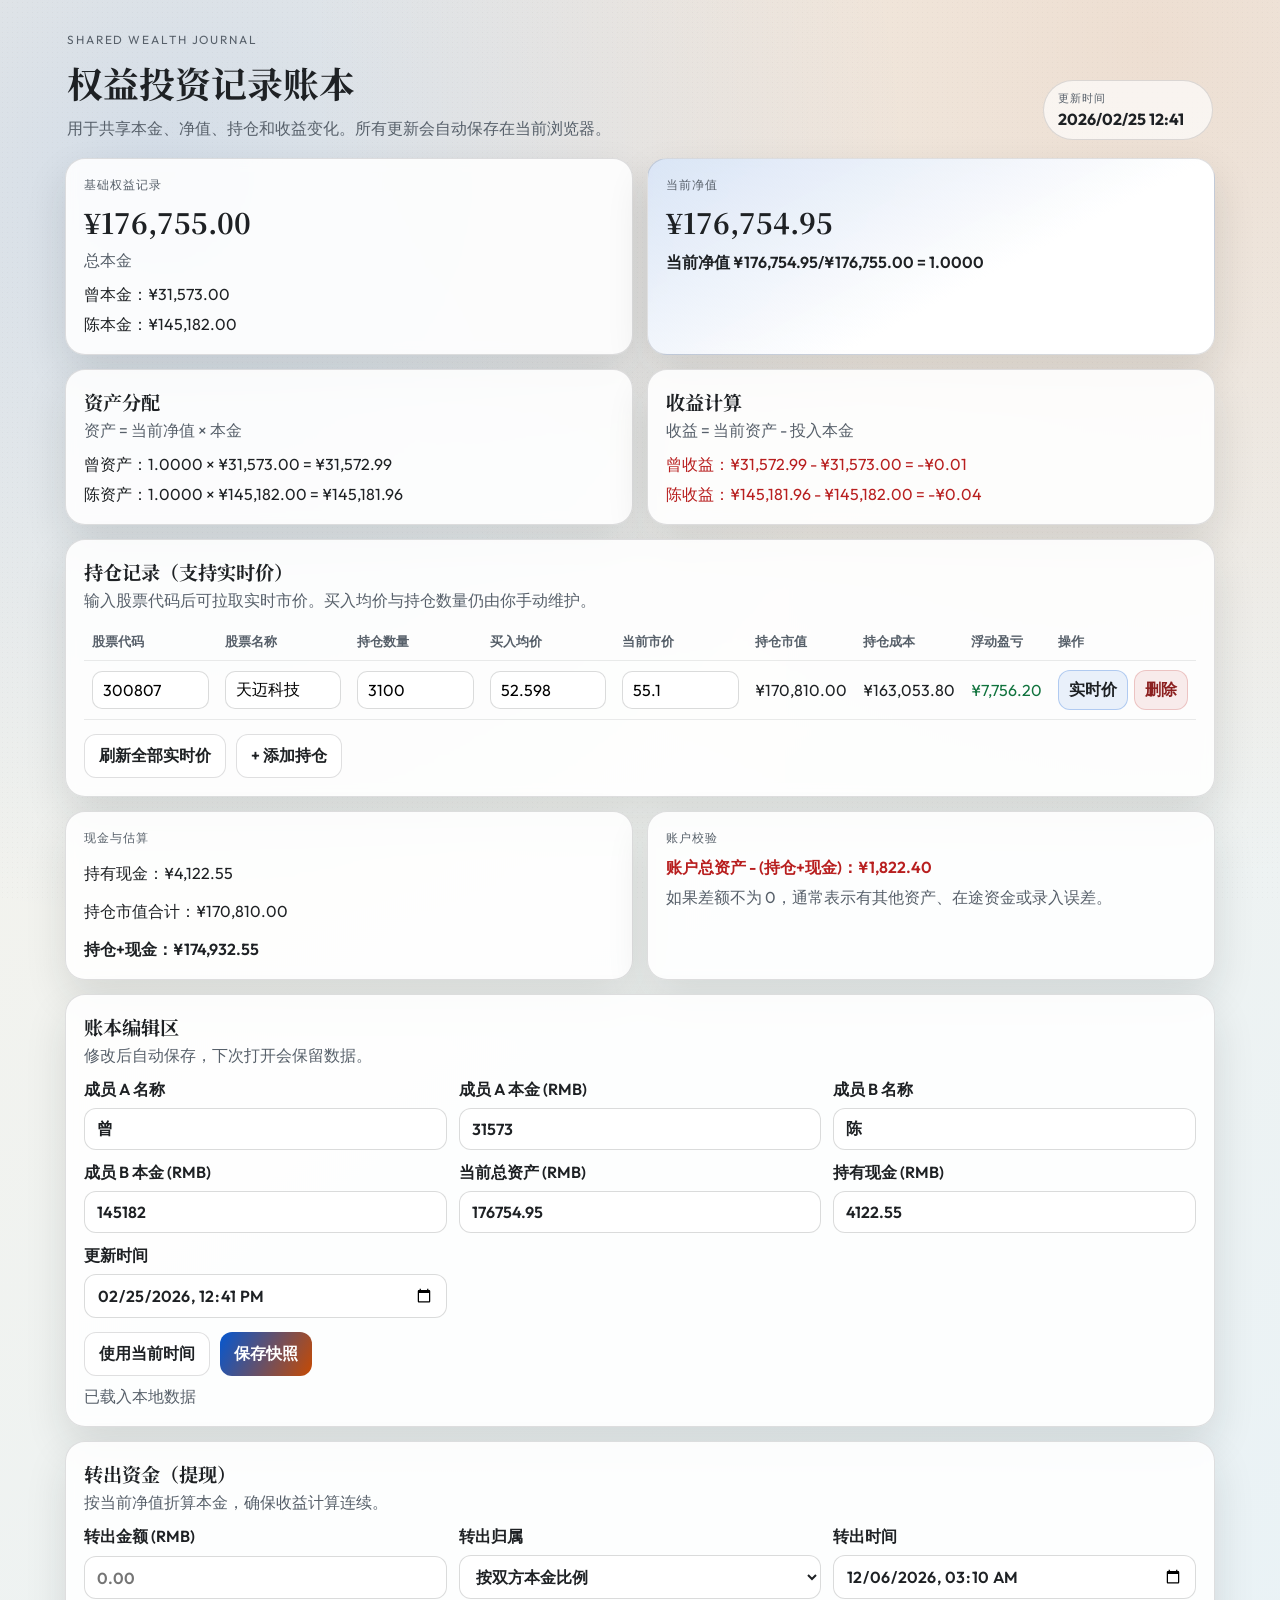
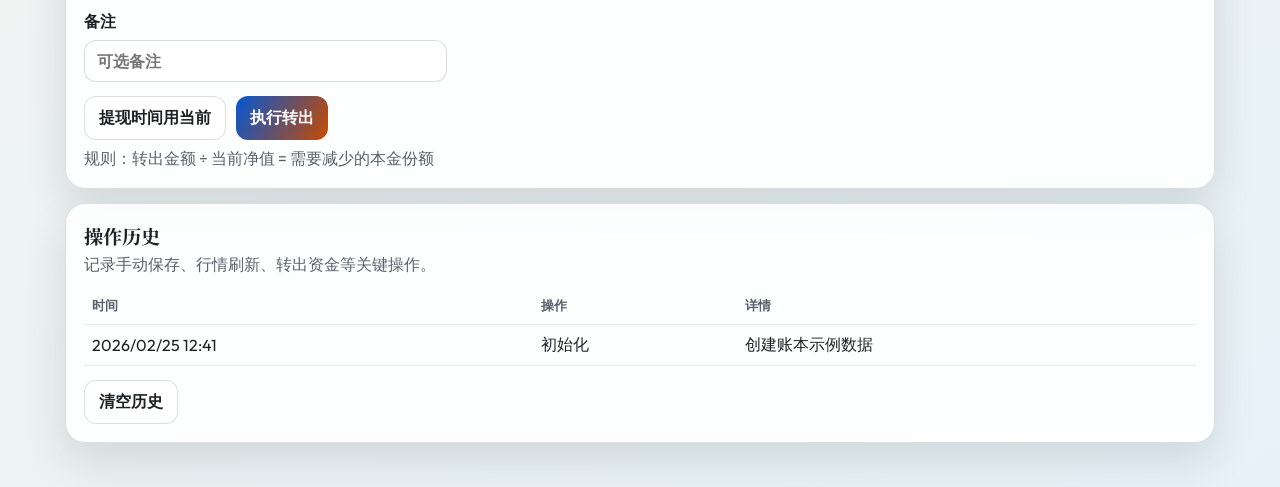
==== index.html @ ed047572 "first commit" ====
<!DOCTYPE html>
<html lang="zh-CN">
  <head>
    <meta charset="UTF-8" />
    <meta name="viewport" content="width=device-width, initial-scale=1.0" />
    <title>权益投资记录账本</title>
    <link rel="preconnect" href="https://fonts.googleapis.com" />
    <link rel="preconnect" href="https://fonts.gstatic.com" crossorigin />
    <link
      href="https://fonts.googleapis.com/css2?family=Noto+Serif+SC:wght@600;700&family=Outfit:wght@400;500;600;700&display=swap"
      rel="stylesheet"
    />
    <link rel="stylesheet" href="./styles.css" />
  </head>
  <body>
    <div class="noise" aria-hidden="true"></div>
    <main class="page">
      <header class="hero reveal delay-1">
        <div>
          <p class="eyebrow">Shared Wealth Journal</p>
          <h1>权益投资记录账本</h1>
          <p class="subtitle">用于共享本金、净值、持仓和收益变化。所有更新会自动保存在当前浏览器。</p>
        </div>
        <div class="stamp">
          <span>更新时间</span>
          <strong id="updated-at-text">-</strong>
        </div>
      </header>

      <section class="grid-2">
        <article class="card reveal delay-2">
          <p class="label">基础权益记录</p>
          <h2 id="total-principal">¥0.00</h2>
          <p class="hint">总本金</p>
          <div class="split-lines">
            <p id="member-a-principal-line">曾本金：¥0.00</p>
            <p id="member-b-principal-line">陈本金：¥0.00</p>
          </div>
        </article>

        <article class="card strong reveal delay-3">
          <p class="label">当前净值</p>
          <h2 id="current-asset">¥0.00</h2>
          <p id="net-value-line" class="formula">当前净值：0.0000</p>
        </article>
      </section>

      <section class="grid-2">
        <article class="card reveal delay-4">
          <div class="section-head">
            <h3>资产分配</h3>
            <p>资产 = 当前净值 × 本金</p>
          </div>
          <div class="split-lines">
            <p id="member-a-asset-line">曾资产：¥0.00</p>
            <p id="member-b-asset-line">陈资产：¥0.00</p>
          </div>
        </article>

        <article class="card reveal delay-5">
          <div class="section-head">
            <h3>收益计算</h3>
            <p>收益 = 当前资产 - 投入本金</p>
          </div>
          <div class="split-lines">
            <p id="member-a-profit-line">曾收益：¥0.00</p>
            <p id="member-b-profit-line">陈收益：¥0.00</p>
          </div>
        </article>
      </section>

      <section class="card reveal delay-6">
        <div class="section-head">
          <h3>持仓记录（支持实时价）</h3>
          <p>输入股票代码后可拉取实时市价。买入均价与持仓数量仍由你手动维护。</p>
        </div>
        <div class="table-wrap">
          <table>
            <thead>
              <tr>
                <th>股票代码</th>
                <th>股票名称</th>
                <th>持仓数量</th>
                <th>买入均价</th>
                <th>当前市价</th>
                <th>持仓市值</th>
                <th>持仓成本</th>
                <th>浮动盈亏</th>
                <th>操作</th>
              </tr>
            </thead>
            <tbody id="holdings-body"></tbody>
          </table>
        </div>
        <div class="actions">
          <button id="refresh-quotes" type="button" class="ghost">刷新全部实时价</button>
          <button id="add-holding" type="button" class="ghost">+ 添加持仓</button>
        </div>
      </section>

      <section class="grid-2">
        <article class="card reveal delay-7">
          <p class="label">现金与估算</p>
          <p id="cash-line">持有现金：¥0.00</p>
          <p id="holding-total-line">持仓市值合计：¥0.00</p>
          <p id="estimated-total-line" class="formula">持仓+现金：¥0.00</p>
        </article>

        <article class="card reveal delay-8">
          <p class="label">账户校验</p>
          <p id="gap-line" class="formula">账户总资产 - (持仓+现金)：¥0.00</p>
          <p class="hint">如果差额不为 0，通常表示有其他资产、在途资金或录入误差。</p>
        </article>
      </section>

      <section class="card editor reveal delay-9">
        <div class="section-head">
          <h3>账本编辑区</h3>
          <p>修改后自动保存，下次打开会保留数据。</p>
        </div>

        <form id="ledger-form">
          <div class="editor-grid">
            <label>
              成员 A 名称
              <input id="member-a-name" type="text" />
            </label>
            <label>
              成员 A 本金 (RMB)
              <input id="member-a-principal" type="number" min="0" step="0.01" />
            </label>
            <label>
              成员 B 名称
              <input id="member-b-name" type="text" />
            </label>
            <label>
              成员 B 本金 (RMB)
              <input id="member-b-principal" type="number" min="0" step="0.01" />
            </label>
            <label>
              当前总资产 (RMB)
              <input id="current-total-asset" type="number" min="0" step="0.01" />
            </label>
            <label>
              持有现金 (RMB)
              <input id="cash-amount" type="number" min="0" step="0.01" />
            </label>
            <label>
              更新时间
              <input id="updated-at" type="datetime-local" />
            </label>
          </div>
          <div class="actions">
            <button id="set-now" type="button" class="ghost">使用当前时间</button>
            <button id="save-btn" type="submit">保存快照</button>
          </div>
          <p id="save-status" class="status">已载入本地数据</p>
        </form>
      </section>

      <section class="card reveal delay-10">
        <div class="section-head">
          <h3>转出资金（提现）</h3>
          <p>按当前净值折算本金，确保收益计算连续。</p>
        </div>
        <form id="withdraw-form">
          <div class="editor-grid">
            <label>
              转出金额 (RMB)
              <input id="withdraw-amount" type="number" min="0" step="0.01" placeholder="0.00" />
            </label>
            <label>
              转出归属
              <select id="withdraw-target">
                <option value="proportional">按双方本金比例</option>
                <option value="memberA">成员 A</option>
                <option value="memberB">成员 B</option>
              </select>
            </label>
            <label>
              转出时间
              <input id="withdraw-at" type="datetime-local" />
            </label>
            <label>
              备注
              <input id="withdraw-note" type="text" placeholder="可选备注" />
            </label>
          </div>
          <div class="actions">
            <button id="withdraw-now" type="button" class="ghost">提现时间用当前</button>
            <button id="apply-withdraw" type="submit">执行转出</button>
          </div>
          <p id="withdraw-preview" class="hint">规则：转出金额 ÷ 当前净值 = 需要减少的本金份额</p>
        </form>
      </section>

      <section class="card reveal delay-11">
        <div class="section-head">
          <h3>操作历史</h3>
          <p>记录手动保存、行情刷新、转出资金等关键操作。</p>
        </div>
        <div class="table-wrap">
          <table class="history-table">
            <thead>
              <tr>
                <th>时间</th>
                <th>操作</th>
                <th>详情</th>
              </tr>
            </thead>
            <tbody id="history-body"></tbody>
          </table>
        </div>
        <div class="actions">
          <button id="clear-history" type="button" class="ghost">清空历史</button>
        </div>
      </section>
    </main>

    <template id="holding-row-template">
      <tr>
        <td><input data-field="code" type="text" placeholder="300807" /></td>
        <td><input data-field="name" type="text" placeholder="天迈科技" /></td>
        <td><input data-field="quantity" type="number" min="0" step="1" placeholder="0" /></td>
        <td><input data-field="avgCost" type="number" min="0" step="0.001" placeholder="0" /></td>
        <td><input data-field="currentPrice" type="number" min="0" step="0.001" placeholder="0" /></td>
        <td data-field="marketValue">¥0.00</td>
        <td data-field="costValue">¥0.00</td>
        <td data-field="pnl">¥0.00</td>
        <td>
          <div class="row-actions">
            <button type="button" class="quote-refresh">实时价</button>
            <button type="button" class="remove">删除</button>
          </div>
        </td>
      </tr>
    </template>

    <script src="./app.js"></script>
  </body>
</html>
---- styles.css ----
:root {
  --bg-a: #f7f3ea;
  --bg-b: #e7f2f8;
  --paper: rgba(255, 255, 255, 0.88);
  --ink: #1e2124;
  --muted: #57606a;
  --line: rgba(30, 33, 36, 0.14);
  --accent-a: #0457d1;
  --accent-b: #c74a02;
  --rise: #11733e;
  --fall: #b81f1f;
  --shadow: 0 18px 42px rgba(26, 30, 35, 0.12);
  --radius: 20px;
}

* {
  box-sizing: border-box;
}

body {
  margin: 0;
  min-height: 100vh;
  font-family: "Outfit", "PingFang SC", "Microsoft YaHei", sans-serif;
  color: var(--ink);
  background:
    radial-gradient(circle at 12% 8%, rgba(4, 87, 209, 0.14), transparent 34%),
    radial-gradient(circle at 90% 2%, rgba(199, 74, 2, 0.12), transparent 36%),
    linear-gradient(145deg, var(--bg-a), var(--bg-b));
  padding: 28px 14px 44px;
}

.noise {
  position: fixed;
  inset: 0;
  z-index: -1;
  pointer-events: none;
  background-image:
    radial-gradient(rgba(30, 33, 36, 0.03) 0.6px, transparent 0.6px);
  background-size: 5px 5px;
}

.page {
  max-width: 1150px;
  margin: 0 auto;
  display: grid;
  gap: 14px;
}

.hero {
  display: flex;
  align-items: flex-end;
  justify-content: space-between;
  gap: 16px;
  padding: 4px 2px;
}

.eyebrow {
  margin: 0;
  letter-spacing: 0.16em;
  text-transform: uppercase;
  font-size: 0.74rem;
  color: var(--muted);
}

h1,
h2,
h3 {
  margin: 0;
  font-family: "Noto Serif SC", serif;
}

h1 {
  font-size: clamp(1.7rem, 2.8vw, 2.7rem);
  margin-top: 10px;
}

h2 {
  font-size: clamp(1.4rem, 2.2vw, 2.15rem);
  margin-top: 8px;
}

h3 {
  font-size: clamp(1.1rem, 1.5vw, 1.45rem);
}

.subtitle {
  margin: 10px 0 0;
  color: var(--muted);
}

.stamp {
  min-width: 170px;
  padding: 10px 14px;
  border-radius: 999px;
  border: 1px solid var(--line);
  background: rgba(255, 255, 255, 0.65);
  display: grid;
  gap: 3px;
}

.stamp span {
  text-transform: uppercase;
  font-size: 0.7rem;
  letter-spacing: 0.08em;
  color: var(--muted);
}

.grid-2 {
  display: grid;
  grid-template-columns: repeat(2, minmax(0, 1fr));
  gap: 14px;
}

.card {
  border: 1px solid var(--line);
  background: var(--paper);
  border-radius: var(--radius);
  box-shadow: var(--shadow);
  padding: 18px;
  backdrop-filter: blur(6px);
}

.strong {
  background:
    linear-gradient(152deg, rgba(4, 87, 209, 0.14), rgba(255, 255, 255, 0.88) 60%),
    var(--paper);
}

.label {
  margin: 0;
  color: var(--muted);
  text-transform: uppercase;
  font-size: 0.74rem;
  letter-spacing: 0.08em;
}

.hint {
  margin: 8px 0 0;
  color: var(--muted);
}

.split-lines {
  margin-top: 12px;
  display: grid;
  gap: 8px;
}

.split-lines p {
  margin: 0;
}

.section-head {
  display: grid;
  gap: 5px;
}

.section-head p {
  margin: 0;
  color: var(--muted);
}

.formula {
  margin: 10px 0 0;
  font-weight: 600;
}

.table-wrap {
  margin-top: 12px;
  overflow-x: auto;
}

table {
  width: 100%;
  border-collapse: collapse;
  min-width: 980px;
}

table.history-table {
  min-width: 620px;
}

th,
td {
  padding: 9px 8px;
  border-bottom: 1px solid rgba(30, 33, 36, 0.09);
  text-align: left;
  vertical-align: middle;
  white-space: nowrap;
}

th {
  color: var(--muted);
  font-size: 0.84rem;
  font-weight: 600;
}

td input {
  width: 100%;
  border: 1px solid rgba(30, 33, 36, 0.16);
  border-radius: 10px;
  background: rgba(255, 255, 255, 0.92);
  padding: 8px 10px;
  font: inherit;
}

.editor-grid {
  margin-top: 12px;
  display: grid;
  grid-template-columns: repeat(3, minmax(0, 1fr));
  gap: 12px;
}

label {
  display: grid;
  gap: 7px;
  font-weight: 600;
}

label input {
  border: 1px solid rgba(30, 33, 36, 0.16);
  border-radius: 12px;
  background: rgba(255, 255, 255, 0.95);
  padding: 10px 12px;
  font: inherit;
  color: var(--ink);
}

label select {
  border: 1px solid rgba(30, 33, 36, 0.16);
  border-radius: 12px;
  background: rgba(255, 255, 255, 0.95);
  padding: 10px 12px;
  font: inherit;
  color: var(--ink);
}

input:focus {
  outline: 2px solid rgba(4, 87, 209, 0.35);
  outline-offset: 1px;
}

.actions {
  margin-top: 14px;
  display: flex;
  gap: 10px;
  flex-wrap: wrap;
}

button {
  border: none;
  border-radius: 12px;
  padding: 10px 14px;
  font: inherit;
  font-weight: 600;
  color: #fff;
  background: linear-gradient(118deg, var(--accent-a), var(--accent-b));
  cursor: pointer;
}

button.ghost {
  color: var(--ink);
  background: rgba(255, 255, 255, 0.7);
  border: 1px solid var(--line);
}

button.remove {
  padding: 8px 10px;
  color: #8b1f1f;
  background: rgba(184, 31, 31, 0.08);
  border: 1px solid rgba(184, 31, 31, 0.2);
}

.row-actions {
  display: flex;
  gap: 6px;
}

button.quote-refresh {
  padding: 8px 10px;
  color: var(--ink);
  background: rgba(4, 87, 209, 0.08);
  border: 1px solid rgba(4, 87, 209, 0.25);
}

.status {
  margin: 10px 0 0;
  color: var(--muted);
}

.positive {
  color: var(--rise);
}

.negative {
  color: var(--fall);
}

.reveal {
  opacity: 0;
  transform: translateY(12px);
  animation: appear 500ms forwards;
}

.delay-1 {
  animation-delay: 70ms;
}

.delay-2 {
  animation-delay: 110ms;
}

.delay-3 {
  animation-delay: 150ms;
}

.delay-4 {
  animation-delay: 180ms;
}

.delay-5 {
  animation-delay: 220ms;
}

.delay-6 {
  animation-delay: 260ms;
}

.delay-7 {
  animation-delay: 300ms;
}

.delay-8 {
  animation-delay: 330ms;
}

.delay-9 {
  animation-delay: 360ms;
}

.delay-10 {
  animation-delay: 390ms;
}

.delay-11 {
  animation-delay: 420ms;
}

@keyframes appear {
  to {
    opacity: 1;
    transform: translateY(0);
  }
}

@media (max-width: 980px) {
  .grid-2 {
    grid-template-columns: 1fr;
  }

  .hero {
    flex-direction: column;
    align-items: flex-start;
  }

  .editor-grid {
    grid-template-columns: repeat(2, minmax(0, 1fr));
  }
}

@media (max-width: 640px) {
  body {
    padding: 18px 10px 30px;
  }

  .card {
    border-radius: 16px;
    padding: 14px;
  }

  .editor-grid {
    grid-template-columns: 1fr;
  }

  button {
    width: 100%;
  }

  .row-actions button {
    width: auto;
  }

  .actions {
    flex-direction: column;
  }
}
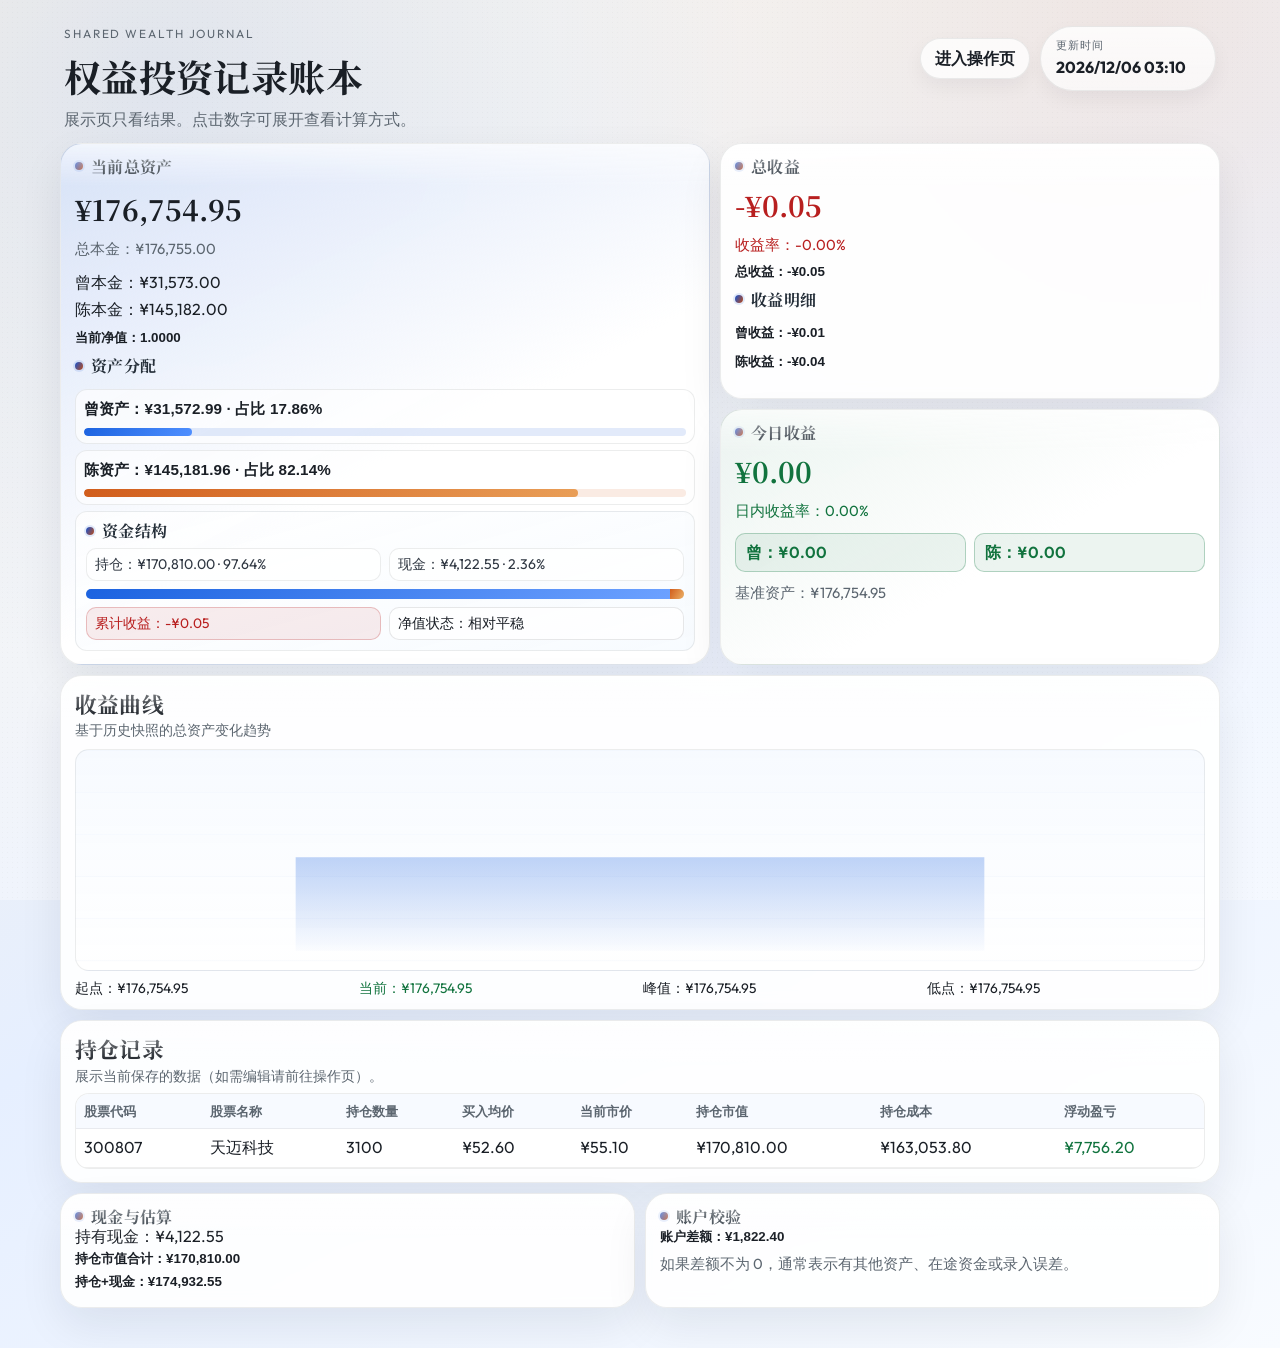
==== commit f7cd4439: "Improve asset and operation layout" ====
--- a/index.html
+++ b/index.html
@@ -3,7 +3,7 @@
   <head>
     <meta charset="UTF-8" />
     <meta name="viewport" content="width=device-width, initial-scale=1.0" />
-    <title>权益投资记录账本</title>
+    <title>权益投资记录账本 - 展示页</title>
     <link rel="preconnect" href="https://fonts.googleapis.com" />
     <link rel="preconnect" href="https://fonts.gstatic.com" crossorigin />
     <link
@@ -14,65 +14,155 @@
   </head>
   <body>
     <div class="noise" aria-hidden="true"></div>
-    <main class="page">
+    <main class="page" id="dashboard-page">
       <header class="hero reveal delay-1">
         <div>
           <p class="eyebrow">Shared Wealth Journal</p>
           <h1>权益投资记录账本</h1>
-          <p class="subtitle">用于共享本金、净值、持仓和收益变化。所有更新会自动保存在当前浏览器。</p>
-        </div>
-        <div class="stamp">
-          <span>更新时间</span>
-          <strong id="updated-at-text">-</strong>
+          <p class="subtitle">展示页只看结果。点击数字可展开查看计算方式。</p>
+        </div>
+        <div class="hero-tools">
+          <a class="link-btn" href="./operation.html">进入操作页</a>
+          <div class="stamp">
+            <span>更新时间</span>
+            <strong id="updated-at-text">-</strong>
+          </div>
         </div>
       </header>
 
-      <section class="grid-2">
-        <article class="card reveal delay-2">
-          <p class="label">基础权益记录</p>
-          <h2 id="total-principal">¥0.00</h2>
-          <p class="hint">总本金</p>
-          <div class="split-lines">
-            <p id="member-a-principal-line">曾本金：¥0.00</p>
-            <p id="member-b-principal-line">陈本金：¥0.00</p>
-          </div>
+      <section class="top-layout">
+        <article class="card strong reveal delay-2">
+            <p class="label">当前总资产</p>
+            <h2 id="current-asset">¥0.00</h2>
+            <p class="hint" id="total-principal-hint">总本金：¥0.00</p>
+            <div class="split-lines">
+              <p id="member-a-principal-line">曾本金：¥0.00</p>
+              <p id="member-b-principal-line">陈本金：¥0.00</p>
+            </div>
+            <div class="calc-group">
+              <button id="net-value-line" class="calc-toggle" type="button" data-formula-id="net-value-formula" aria-expanded="false">
+                当前净值：0.0000
+              </button>
+              <p id="net-value-formula" class="calc-formula">点击上方查看计算方式</p>
+            </div>
+
+            <p class="label">资产分配</p>
+            <div class="allocation-grid">
+              <div class="alloc-item">
+                <div class="calc-group">
+                  <button id="member-a-asset-line" class="calc-toggle alloc-toggle" type="button" data-formula-id="member-a-asset-formula" aria-expanded="false">
+                    曾资产：¥0.00 · 占比 0.00%
+                  </button>
+                  <p id="member-a-asset-formula" class="calc-formula">点击上方查看计算方式</p>
+                </div>
+                <div class="alloc-track">
+                  <i id="member-a-alloc-bar"></i>
+                </div>
+              </div>
+              <div class="alloc-item">
+                <div class="calc-group">
+                  <button id="member-b-asset-line" class="calc-toggle alloc-toggle" type="button" data-formula-id="member-b-asset-formula" aria-expanded="false">
+                    陈资产：¥0.00 · 占比 0.00%
+                  </button>
+                  <p id="member-b-asset-formula" class="calc-formula">点击上方查看计算方式</p>
+                </div>
+                <div class="alloc-track alt">
+                  <i id="member-b-alloc-bar"></i>
+                </div>
+              </div>
+            </div>
+            <div class="asset-structure">
+              <p class="label">资金结构</p>
+              <div class="structure-head">
+                <p id="structure-holding-line">持仓：¥0.00 · 0.00%</p>
+                <p id="structure-cash-line">现金：¥0.00 · 0.00%</p>
+              </div>
+              <div class="structure-bar">
+                <i id="structure-holding-bar"></i>
+                <i id="structure-cash-bar"></i>
+              </div>
+              <div class="structure-badges">
+                <p id="structure-profit-badge">累计收益：¥0.00</p>
+                <p id="structure-state-badge">净值状态：平稳</p>
+              </div>
+            </div>
         </article>
 
-        <article class="card strong reveal delay-3">
-          <p class="label">当前净值</p>
-          <h2 id="current-asset">¥0.00</h2>
-          <p id="net-value-line" class="formula">当前净值：0.0000</p>
-        </article>
-      </section>
-
-      <section class="grid-2">
-        <article class="card reveal delay-4">
-          <div class="section-head">
-            <h3>资产分配</h3>
-            <p>资产 = 当前净值 × 本金</p>
-          </div>
-          <div class="split-lines">
-            <p id="member-a-asset-line">曾资产：¥0.00</p>
-            <p id="member-b-asset-line">陈资产：¥0.00</p>
-          </div>
-        </article>
-
-        <article class="card reveal delay-5">
-          <div class="section-head">
-            <h3>收益计算</h3>
-            <p>收益 = 当前资产 - 投入本金</p>
-          </div>
-          <div class="split-lines">
-            <p id="member-a-profit-line">曾收益：¥0.00</p>
-            <p id="member-b-profit-line">陈收益：¥0.00</p>
-          </div>
-        </article>
+        <div class="profit-stack">
+          <article class="card profit-card reveal delay-3">
+            <p class="label">总收益</p>
+            <h2 id="total-profit-value">¥0.00</h2>
+            <p id="total-profit-rate" class="hint">收益率：0.00%</p>
+            <div class="calc-group">
+              <button id="total-profit-line" class="calc-toggle" type="button" data-formula-id="total-profit-formula" aria-expanded="false">
+                总收益：¥0.00
+              </button>
+              <p id="total-profit-formula" class="calc-formula">点击上方查看计算方式</p>
+            </div>
+
+            <p class="label">收益明细</p>
+            <div class="split-lines">
+              <div class="calc-group">
+                <button id="member-a-profit-line" class="calc-toggle" type="button" data-formula-id="member-a-profit-formula" aria-expanded="false">
+                  曾收益：¥0.00
+                </button>
+                <p id="member-a-profit-formula" class="calc-formula">点击上方查看计算方式</p>
+              </div>
+              <div class="calc-group">
+                <button id="member-b-profit-line" class="calc-toggle" type="button" data-formula-id="member-b-profit-formula" aria-expanded="false">
+                  陈收益：¥0.00
+                </button>
+                <p id="member-b-profit-formula" class="calc-formula">点击上方查看计算方式</p>
+              </div>
+            </div>
+          </article>
+
+          <article class="card today-card reveal delay-4">
+            <p class="label">今日收益</p>
+            <h2 id="today-profit-total-value">¥0.00</h2>
+            <p id="today-profit-total-rate" class="hint">日内收益率：0.00%</p>
+            <div class="today-grid">
+              <p id="today-profit-a-line" class="today-chip">曾：¥0.00</p>
+              <p id="today-profit-b-line" class="today-chip">陈：¥0.00</p>
+            </div>
+            <p id="today-profit-base-line" class="hint">基准资产：¥0.00</p>
+          </article>
+        </div>
+      </section>
+
+      <section class="card curve-card reveal delay-5">
+        <div class="section-head">
+          <h3>收益曲线</h3>
+          <p>基于历史快照的总资产变化趋势</p>
+        </div>
+        <div class="curve-wrap">
+          <svg id="profit-curve" viewBox="0 0 760 230" aria-hidden="true">
+            <defs>
+              <linearGradient id="curve-line-gradient" x1="0" y1="0" x2="1" y2="0">
+                <stop offset="0%" stop-color="#1c63e0" />
+                <stop offset="100%" stop-color="#d15d1c" />
+              </linearGradient>
+              <linearGradient id="curve-area-gradient" x1="0" y1="0" x2="0" y2="1">
+                <stop offset="0%" stop-color="rgba(28, 99, 224, 0.28)" />
+                <stop offset="100%" stop-color="rgba(28, 99, 224, 0.02)" />
+              </linearGradient>
+            </defs>
+            <path id="profit-curve-area" d="" />
+            <path id="profit-curve-path" d="" />
+          </svg>
+        </div>
+        <div class="curve-foot">
+          <p id="curve-start-line">起点：¥0.00</p>
+          <p id="curve-end-line">当前：¥0.00</p>
+          <p id="curve-peak-line">峰值：¥0.00</p>
+          <p id="curve-trough-line">低点：¥0.00</p>
+        </div>
       </section>
 
       <section class="card reveal delay-6">
         <div class="section-head">
-          <h3>持仓记录（支持实时价）</h3>
-          <p>输入股票代码后可拉取实时市价。买入均价与持仓数量仍由你手动维护。</p>
+          <h3>持仓记录</h3>
+          <p>展示当前保存的数据（如需编辑请前往操作页）。</p>
         </div>
         <div class="table-wrap">
           <table>
@@ -86,15 +176,10 @@
                 <th>持仓市值</th>
                 <th>持仓成本</th>
                 <th>浮动盈亏</th>
-                <th>操作</th>
               </tr>
             </thead>
-            <tbody id="holdings-body"></tbody>
+            <tbody id="dashboard-holdings-body"></tbody>
           </table>
-        </div>
-        <div class="actions">
-          <button id="refresh-quotes" type="button" class="ghost">刷新全部实时价</button>
-          <button id="add-holding" type="button" class="ghost">+ 添加持仓</button>
         </div>
       </section>
 
@@ -102,139 +187,33 @@
         <article class="card reveal delay-7">
           <p class="label">现金与估算</p>
           <p id="cash-line">持有现金：¥0.00</p>
-          <p id="holding-total-line">持仓市值合计：¥0.00</p>
-          <p id="estimated-total-line" class="formula">持仓+现金：¥0.00</p>
+          <div class="calc-group">
+            <button id="holding-total-line" class="calc-toggle" type="button" data-formula-id="holding-total-formula" aria-expanded="false">
+              持仓市值合计：¥0.00
+            </button>
+            <p id="holding-total-formula" class="calc-formula">点击上方查看计算方式</p>
+          </div>
+          <div class="calc-group">
+            <button id="estimated-total-line" class="calc-toggle" type="button" data-formula-id="estimated-total-formula" aria-expanded="false">
+              持仓+现金：¥0.00
+            </button>
+            <p id="estimated-total-formula" class="calc-formula">点击上方查看计算方式</p>
+          </div>
         </article>
 
         <article class="card reveal delay-8">
           <p class="label">账户校验</p>
-          <p id="gap-line" class="formula">账户总资产 - (持仓+现金)：¥0.00</p>
+          <div class="calc-group">
+            <button id="gap-line" class="calc-toggle" type="button" data-formula-id="gap-formula" aria-expanded="false">
+              账户差额：¥0.00
+            </button>
+            <p id="gap-formula" class="calc-formula">点击上方查看计算方式</p>
+          </div>
           <p class="hint">如果差额不为 0，通常表示有其他资产、在途资金或录入误差。</p>
         </article>
       </section>
 
-      <section class="card editor reveal delay-9">
-        <div class="section-head">
-          <h3>账本编辑区</h3>
-          <p>修改后自动保存，下次打开会保留数据。</p>
-        </div>
-
-        <form id="ledger-form">
-          <div class="editor-grid">
-            <label>
-              成员 A 名称
-              <input id="member-a-name" type="text" />
-            </label>
-            <label>
-              成员 A 本金 (RMB)
-              <input id="member-a-principal" type="number" min="0" step="0.01" />
-            </label>
-            <label>
-              成员 B 名称
-              <input id="member-b-name" type="text" />
-            </label>
-            <label>
-              成员 B 本金 (RMB)
-              <input id="member-b-principal" type="number" min="0" step="0.01" />
-            </label>
-            <label>
-              当前总资产 (RMB)
-              <input id="current-total-asset" type="number" min="0" step="0.01" />
-            </label>
-            <label>
-              持有现金 (RMB)
-              <input id="cash-amount" type="number" min="0" step="0.01" />
-            </label>
-            <label>
-              更新时间
-              <input id="updated-at" type="datetime-local" />
-            </label>
-          </div>
-          <div class="actions">
-            <button id="set-now" type="button" class="ghost">使用当前时间</button>
-            <button id="save-btn" type="submit">保存快照</button>
-          </div>
-          <p id="save-status" class="status">已载入本地数据</p>
-        </form>
-      </section>
-
-      <section class="card reveal delay-10">
-        <div class="section-head">
-          <h3>转出资金（提现）</h3>
-          <p>按当前净值折算本金，确保收益计算连续。</p>
-        </div>
-        <form id="withdraw-form">
-          <div class="editor-grid">
-            <label>
-              转出金额 (RMB)
-              <input id="withdraw-amount" type="number" min="0" step="0.01" placeholder="0.00" />
-            </label>
-            <label>
-              转出归属
-              <select id="withdraw-target">
-                <option value="proportional">按双方本金比例</option>
-                <option value="memberA">成员 A</option>
-                <option value="memberB">成员 B</option>
-              </select>
-            </label>
-            <label>
-              转出时间
-              <input id="withdraw-at" type="datetime-local" />
-            </label>
-            <label>
-              备注
-              <input id="withdraw-note" type="text" placeholder="可选备注" />
-            </label>
-          </div>
-          <div class="actions">
-            <button id="withdraw-now" type="button" class="ghost">提现时间用当前</button>
-            <button id="apply-withdraw" type="submit">执行转出</button>
-          </div>
-          <p id="withdraw-preview" class="hint">规则：转出金额 ÷ 当前净值 = 需要减少的本金份额</p>
-        </form>
-      </section>
-
-      <section class="card reveal delay-11">
-        <div class="section-head">
-          <h3>操作历史</h3>
-          <p>记录手动保存、行情刷新、转出资金等关键操作。</p>
-        </div>
-        <div class="table-wrap">
-          <table class="history-table">
-            <thead>
-              <tr>
-                <th>时间</th>
-                <th>操作</th>
-                <th>详情</th>
-              </tr>
-            </thead>
-            <tbody id="history-body"></tbody>
-          </table>
-        </div>
-        <div class="actions">
-          <button id="clear-history" type="button" class="ghost">清空历史</button>
-        </div>
-      </section>
     </main>
-
-    <template id="holding-row-template">
-      <tr>
-        <td><input data-field="code" type="text" placeholder="300807" /></td>
-        <td><input data-field="name" type="text" placeholder="天迈科技" /></td>
-        <td><input data-field="quantity" type="number" min="0" step="1" placeholder="0" /></td>
-        <td><input data-field="avgCost" type="number" min="0" step="0.001" placeholder="0" /></td>
-        <td><input data-field="currentPrice" type="number" min="0" step="0.001" placeholder="0" /></td>
-        <td data-field="marketValue">¥0.00</td>
-        <td data-field="costValue">¥0.00</td>
-        <td data-field="pnl">¥0.00</td>
-        <td>
-          <div class="row-actions">
-            <button type="button" class="quote-refresh">实时价</button>
-            <button type="button" class="remove">删除</button>
-          </div>
-        </td>
-      </tr>
-    </template>
 
     <script src="./app.js"></script>
   </body>
--- a/styles.css
+++ b/styles.css
@@ -1,16 +1,20 @@
 :root {
-  --bg-a: #f7f3ea;
-  --bg-b: #e7f2f8;
-  --paper: rgba(255, 255, 255, 0.88);
-  --ink: #1e2124;
-  --muted: #57606a;
-  --line: rgba(30, 33, 36, 0.14);
-  --accent-a: #0457d1;
-  --accent-b: #c74a02;
+  --bg-a: #f6f0e3;
+  --bg-b: #e6efff;
+  --bg-c: #f8fbff;
+  --paper: rgba(255, 255, 255, 0.9);
+  --paper-strong: rgba(255, 255, 255, 0.96);
+  --ink: #1a1f26;
+  --muted: #5c6670;
+  --line: rgba(24, 28, 34, 0.12);
+  --line-soft: rgba(24, 28, 34, 0.08);
+  --accent-a: #1454d4;
+  --accent-b: #bb4b18;
   --rise: #11733e;
   --fall: #b81f1f;
-  --shadow: 0 18px 42px rgba(26, 30, 35, 0.12);
-  --radius: 20px;
+  --shadow: 0 18px 44px rgba(19, 25, 33, 0.08);
+  --shadow-soft: 0 8px 20px rgba(19, 25, 33, 0.05);
+  --radius: 22px;
 }
 
 * {
@@ -23,10 +27,11 @@
   font-family: "Outfit", "PingFang SC", "Microsoft YaHei", sans-serif;
   color: var(--ink);
   background:
-    radial-gradient(circle at 12% 8%, rgba(4, 87, 209, 0.14), transparent 34%),
-    radial-gradient(circle at 90% 2%, rgba(199, 74, 2, 0.12), transparent 36%),
-    linear-gradient(145deg, var(--bg-a), var(--bg-b));
-  padding: 28px 14px 44px;
+    radial-gradient(circle at 12% 6%, rgba(20, 84, 212, 0.16), transparent 35%),
+    radial-gradient(circle at 90% 2%, rgba(187, 75, 24, 0.14), transparent 34%),
+    linear-gradient(150deg, var(--bg-a) 0%, var(--bg-b) 52%, var(--bg-c) 100%);
+  padding: 24px 12px 40px;
+  line-height: 1.35;
 }
 
 .noise {
@@ -35,23 +40,24 @@
   z-index: -1;
   pointer-events: none;
   background-image:
-    radial-gradient(rgba(30, 33, 36, 0.03) 0.6px, transparent 0.6px);
-  background-size: 5px 5px;
+    radial-gradient(rgba(30, 33, 36, 0.03) 0.6px, transparent 0.6px),
+    linear-gradient(rgba(255, 255, 255, 0.35), rgba(255, 255, 255, 0.35));
+  background-size: 5px 5px, auto;
 }
 
 .page {
-  max-width: 1150px;
+  max-width: 1160px;
   margin: 0 auto;
   display: grid;
-  gap: 14px;
+  gap: 10px;
 }
 
 .hero {
   display: flex;
-  align-items: flex-end;
+  align-items: flex-start;
   justify-content: space-between;
-  gap: 16px;
-  padding: 4px 2px;
+  gap: 14px;
+  padding: 2px 4px 2px;
 }
 
 .eyebrow {
@@ -69,9 +75,14 @@
   font-family: "Noto Serif SC", serif;
 }
 
+p {
+  margin: 0;
+}
+
 h1 {
-  font-size: clamp(1.7rem, 2.8vw, 2.7rem);
-  margin-top: 10px;
+  font-size: clamp(1.8rem, 2.9vw, 2.8rem);
+  margin-top: 9px;
+  letter-spacing: 0.01em;
 }
 
 h2 {
@@ -84,18 +95,49 @@
 }
 
 .subtitle {
-  margin: 10px 0 0;
+  margin: 8px 0 0;
   color: var(--muted);
+  max-width: 56ch;
+}
+
+.hero-tools {
+  display: flex;
+  align-items: center;
+  gap: 10px;
+  flex-wrap: wrap;
+  justify-content: flex-end;
+}
+
+.link-btn {
+  display: inline-flex;
+  align-items: center;
+  justify-content: center;
+  text-decoration: none;
+  color: var(--ink);
+  background: rgba(255, 255, 255, 0.78);
+  border: 1px solid var(--line-soft);
+  border-radius: 999px;
+  padding: 9px 14px;
+  font-weight: 600;
+  box-shadow: var(--shadow-soft);
+  transition: transform 160ms ease, box-shadow 160ms ease, color 160ms ease;
+}
+
+.link-btn:hover {
+  transform: translateY(-1px);
+  box-shadow: 0 10px 20px rgba(19, 25, 33, 0.08);
+  color: #0f4bbf;
 }
 
 .stamp {
-  min-width: 170px;
-  padding: 10px 14px;
+  min-width: 176px;
+  padding: 11px 15px;
   border-radius: 999px;
-  border: 1px solid var(--line);
-  background: rgba(255, 255, 255, 0.65);
-  display: grid;
-  gap: 3px;
+  border: 1px solid var(--line-soft);
+  background: linear-gradient(180deg, rgba(255, 255, 255, 0.82), rgba(255, 255, 255, 0.66));
+  box-shadow: var(--shadow-soft);
+  display: grid;
+  gap: 4px;
 }
 
 .stamp span {
@@ -108,55 +150,116 @@
 .grid-2 {
   display: grid;
   grid-template-columns: repeat(2, minmax(0, 1fr));
-  gap: 14px;
+  gap: 10px;
+}
+
+.top-layout {
+  display: grid;
+  grid-template-columns: minmax(0, 1.3fr) minmax(280px, 1fr);
+  gap: 10px;
+  align-items: stretch;
+}
+
+.stack-col {
+  display: grid;
+  gap: 10px;
+}
+
+.profit-stack {
+  display: grid;
+  gap: 10px;
+  grid-template-rows: repeat(2, minmax(0, 1fr));
+  min-height: 100%;
+}
+
+.profit-stack .card {
+  height: 100%;
+  display: grid;
+  align-content: start;
+  gap: 6px;
 }
 
 .card {
-  border: 1px solid var(--line);
+  position: relative;
+  overflow: hidden;
+  border: 1px solid var(--line-soft);
   background: var(--paper);
   border-radius: var(--radius);
   box-shadow: var(--shadow);
-  padding: 18px;
-  backdrop-filter: blur(6px);
+  padding: 13px 14px;
+  backdrop-filter: blur(8px);
+}
+
+.card::before {
+  content: "";
+  position: absolute;
+  inset: 0 0 auto 0;
+  height: 42px;
+  background: linear-gradient(180deg, rgba(255, 255, 255, 0.65), transparent);
+  pointer-events: none;
 }
 
 .strong {
   background:
-    linear-gradient(152deg, rgba(4, 87, 209, 0.14), rgba(255, 255, 255, 0.88) 60%),
+    linear-gradient(152deg, rgba(20, 84, 212, 0.16), rgba(255, 255, 255, 0.9) 58%),
     var(--paper);
+  display: flex;
+  flex-direction: column;
+  gap: 6px;
 }
 
 .label {
   margin: 0;
+  color: #26303a;
+  font-family: "Noto Serif SC", serif;
+  font-size: 1rem;
+  letter-spacing: 0.02em;
+  font-weight: 700;
+  line-height: 1.2;
+  display: flex;
+  align-items: center;
+  gap: 8px;
+}
+
+.label::before {
+  content: "";
+  width: 8px;
+  height: 8px;
+  border-radius: 999px;
+  background: linear-gradient(120deg, var(--accent-a), var(--accent-b));
+  box-shadow: 0 0 0 2px rgba(20, 84, 212, 0.12);
+}
+
+.hint {
+  margin-top: 5px;
   color: var(--muted);
-  text-transform: uppercase;
-  font-size: 0.74rem;
-  letter-spacing: 0.08em;
-}
-
-.hint {
-  margin: 8px 0 0;
+  font-size: 0.92rem;
+}
+
+.split-lines {
+  margin-top: 7px;
+  display: grid;
+  gap: 6px;
+}
+
+.split-lines p {
+  margin: 0;
+}
+
+.section-head {
+  display: grid;
+  gap: 3px;
+}
+
+.section-head p {
+  margin: 0;
   color: var(--muted);
-}
-
-.split-lines {
-  margin-top: 12px;
-  display: grid;
-  gap: 8px;
-}
-
-.split-lines p {
-  margin: 0;
-}
-
-.section-head {
-  display: grid;
-  gap: 5px;
-}
-
-.section-head p {
-  margin: 0;
-  color: var(--muted);
+  font-size: 0.9rem;
+}
+
+.section-head h3 {
+  font-size: clamp(1.2rem, 1.7vw, 1.55rem);
+  letter-spacing: 0.01em;
 }
 
 .formula {
@@ -164,9 +267,69 @@
   font-weight: 600;
 }
 
+.calc-group {
+  display: grid;
+  gap: 1px;
+}
+
+button.calc-toggle {
+  width: 100%;
+  text-align: left;
+  color: inherit;
+  background: transparent;
+  border: none;
+  border-radius: 0;
+  padding: 2px 0;
+  font-weight: 600;
+  box-shadow: none;
+  cursor: pointer;
+  transition: color 160ms ease;
+}
+
+button.calc-toggle:hover {
+  color: #0f4bbf;
+}
+
+button.calc-toggle[aria-expanded="true"] {
+  color: #0f4bbf;
+}
+
+button.calc-toggle:focus-visible {
+  outline: 2px solid rgba(20, 84, 212, 0.28);
+  outline-offset: 2px;
+  border-radius: 6px;
+}
+
+.calc-formula {
+  display: block;
+  max-height: 0;
+  opacity: 0;
+  overflow: hidden;
+  margin: 0 2px;
+  color: var(--muted);
+  font-size: 0.88rem;
+  line-height: 1.4;
+  padding: 0 4px 0 10px;
+  border-left: 2px solid rgba(20, 84, 212, 0.24);
+  transition: max-height 220ms ease, opacity 180ms ease, margin-top 180ms ease, padding-top 180ms ease,
+    padding-bottom 180ms ease;
+}
+
+.calc-formula.open {
+  max-height: 120px;
+  opacity: 1;
+  margin-top: 3px;
+  padding-top: 2px;
+  padding-bottom: 2px;
+}
+
 .table-wrap {
-  margin-top: 12px;
+  margin-top: 7px;
   overflow-x: auto;
+  border: 1px solid var(--line-soft);
+  border-radius: 14px;
+  background: rgba(255, 255, 255, 0.8);
+  box-shadow: inset 0 1px 0 rgba(255, 255, 255, 0.6);
 }
 
 table {
@@ -181,8 +344,8 @@
 
 th,
 td {
-  padding: 9px 8px;
-  border-bottom: 1px solid rgba(30, 33, 36, 0.09);
+  padding: 8px 8px;
+  border-bottom: 1px solid rgba(30, 33, 36, 0.07);
   text-align: left;
   vertical-align: middle;
   white-space: nowrap;
@@ -192,82 +355,97 @@
   color: var(--muted);
   font-size: 0.84rem;
   font-weight: 600;
+  background: rgba(247, 250, 255, 0.9);
 }
 
 td input {
   width: 100%;
-  border: 1px solid rgba(30, 33, 36, 0.16);
-  border-radius: 10px;
-  background: rgba(255, 255, 255, 0.92);
+  border: 1px solid rgba(30, 33, 36, 0.13);
+  border-radius: 9px;
+  background: rgba(255, 255, 255, 0.96);
   padding: 8px 10px;
   font: inherit;
 }
 
 .editor-grid {
-  margin-top: 12px;
+  margin-top: 7px;
   display: grid;
   grid-template-columns: repeat(3, minmax(0, 1fr));
-  gap: 12px;
+  gap: 10px;
 }
 
 label {
   display: grid;
   gap: 7px;
   font-weight: 600;
+  color: #2b3138;
+  font-size: 0.96rem;
 }
 
 label input {
-  border: 1px solid rgba(30, 33, 36, 0.16);
+  border: 1px solid rgba(30, 33, 36, 0.13);
   border-radius: 12px;
-  background: rgba(255, 255, 255, 0.95);
+  background: rgba(255, 255, 255, 0.96);
   padding: 10px 12px;
   font: inherit;
   color: var(--ink);
+  box-shadow: inset 0 1px 0 rgba(255, 255, 255, 0.7);
 }
 
 label select {
-  border: 1px solid rgba(30, 33, 36, 0.16);
+  border: 1px solid rgba(30, 33, 36, 0.13);
   border-radius: 12px;
-  background: rgba(255, 255, 255, 0.95);
+  background: rgba(255, 255, 255, 0.96);
   padding: 10px 12px;
   font: inherit;
   color: var(--ink);
+  box-shadow: inset 0 1px 0 rgba(255, 255, 255, 0.7);
 }
 
 input:focus {
-  outline: 2px solid rgba(4, 87, 209, 0.35);
+  outline: 2px solid rgba(20, 84, 212, 0.32);
   outline-offset: 1px;
 }
 
 .actions {
-  margin-top: 14px;
+  margin-top: 8px;
   display: flex;
-  gap: 10px;
+  gap: 8px;
   flex-wrap: wrap;
 }
 
-button {
+button:not(.calc-toggle) {
   border: none;
-  border-radius: 12px;
-  padding: 10px 14px;
+  border-radius: 13px;
+  padding: 10px 15px;
   font: inherit;
   font-weight: 600;
   color: #fff;
-  background: linear-gradient(118deg, var(--accent-a), var(--accent-b));
+  background: linear-gradient(120deg, var(--accent-a), var(--accent-b));
   cursor: pointer;
+  box-shadow: 0 10px 22px rgba(20, 84, 212, 0.2);
+  transition: transform 180ms ease, box-shadow 180ms ease, filter 180ms ease;
+}
+
+button:not(.calc-toggle):hover {
+  transform: translateY(-1px);
+  box-shadow: 0 14px 28px rgba(20, 84, 212, 0.22);
+  filter: saturate(1.05);
 }
 
 button.ghost {
   color: var(--ink);
-  background: rgba(255, 255, 255, 0.7);
-  border: 1px solid var(--line);
+  background: rgba(255, 255, 255, 0.76);
+  border: 1px solid var(--line-soft);
+  box-shadow: var(--shadow-soft);
 }
 
 button.remove {
   padding: 8px 10px;
   color: #8b1f1f;
-  background: rgba(184, 31, 31, 0.08);
+  background: rgba(184, 31, 31, 0.09);
   border: 1px solid rgba(184, 31, 31, 0.2);
+  box-shadow: none;
 }
 
 .row-actions {
@@ -278,13 +456,445 @@
 button.quote-refresh {
   padding: 8px 10px;
   color: var(--ink);
-  background: rgba(4, 87, 209, 0.08);
-  border: 1px solid rgba(4, 87, 209, 0.25);
+  background: rgba(20, 84, 212, 0.09);
+  border: 1px solid rgba(20, 84, 212, 0.28);
+  box-shadow: none;
 }
 
 .status {
-  margin: 10px 0 0;
+  margin: 8px 0 0;
   color: var(--muted);
+}
+
+.overview-card {
+  background:
+    linear-gradient(160deg, rgba(20, 84, 212, 0.12), rgba(255, 255, 255, 0.9) 58%),
+    var(--paper);
+}
+
+.overview-panel {
+  margin-top: 7px;
+  display: grid;
+  gap: 9px;
+}
+
+.overview-main {
+  display: grid;
+  grid-template-columns: repeat(3, minmax(0, 1fr));
+  gap: 8px;
+}
+
+.metric {
+  padding: 9px 10px;
+  border-radius: 11px;
+  border: 1px solid rgba(24, 28, 34, 0.1);
+  background: rgba(255, 255, 255, 0.78);
+  display: grid;
+  gap: 4px;
+}
+
+.metric span {
+  color: var(--muted);
+  font-size: 0.78rem;
+}
+
+.metric strong {
+  font-size: 1.03rem;
+  line-height: 1.2;
+}
+
+.metric.highlight {
+  border-color: rgba(20, 84, 212, 0.28);
+  background: rgba(20, 84, 212, 0.09);
+}
+
+.overview-progress {
+  display: grid;
+  gap: 6px;
+}
+
+.overview-progress-head {
+  display: flex;
+  justify-content: space-between;
+  gap: 8px;
+  align-items: center;
+  flex-wrap: wrap;
+}
+
+.overview-progress-head p {
+  margin: 0;
+  font-size: 0.85rem;
+}
+
+#op-total-profit-chip {
+  padding: 4px 8px;
+  border-radius: 999px;
+  border: 1px solid rgba(24, 28, 34, 0.1);
+  background: rgba(255, 255, 255, 0.76);
+  font-weight: 600;
+}
+
+.overview-progress-track {
+  height: 10px;
+  border-radius: 999px;
+  background: rgba(24, 28, 34, 0.08);
+  overflow: hidden;
+}
+
+#op-progress-fill {
+  display: block;
+  height: 100%;
+  width: 0;
+  border-radius: inherit;
+  background: linear-gradient(120deg, #1c63e0, #d15d1c);
+  transition: width 220ms ease;
+}
+
+.overview-members {
+  display: grid;
+  grid-template-columns: repeat(2, minmax(0, 1fr));
+  gap: 8px;
+}
+
+.overview-members p {
+  margin: 0;
+  padding: 7px 8px;
+  border-radius: 10px;
+  border: 1px solid rgba(24, 28, 34, 0.1);
+  background: rgba(255, 255, 255, 0.76);
+  font-size: 0.84rem;
+}
+
+.overview-today {
+  display: grid;
+  gap: 6px;
+}
+
+#op-today-total-chip {
+  margin: 0;
+  padding: 7px 9px;
+  border-radius: 10px;
+  border: 1px solid rgba(24, 28, 34, 0.1);
+  background: rgba(255, 255, 255, 0.78);
+  font-size: 0.85rem;
+  font-weight: 600;
+}
+
+.overview-today-grid {
+  display: grid;
+  grid-template-columns: repeat(2, minmax(0, 1fr));
+  gap: 8px;
+}
+
+.overview-today-grid p {
+  margin: 0;
+  padding: 7px 8px;
+  border-radius: 10px;
+  border: 1px solid rgba(24, 28, 34, 0.1);
+  background: rgba(255, 255, 255, 0.76);
+  font-size: 0.84rem;
+}
+
+.overview-structure {
+  display: grid;
+  gap: 6px;
+}
+
+.overview-structure-lines {
+  display: grid;
+  grid-template-columns: repeat(2, minmax(0, 1fr));
+  gap: 8px;
+}
+
+.overview-structure-lines p {
+  margin: 0;
+  padding: 7px 8px;
+  border-radius: 10px;
+  border: 1px solid rgba(24, 28, 34, 0.1);
+  background: rgba(255, 255, 255, 0.76);
+  font-size: 0.84rem;
+}
+
+.overview-structure-track {
+  height: 10px;
+  border-radius: 999px;
+  background: rgba(24, 28, 34, 0.08);
+  overflow: hidden;
+  display: flex;
+}
+
+.overview-structure-track i {
+  display: block;
+  height: 100%;
+  width: 0;
+  transition: width 220ms ease;
+}
+
+#op-structure-holding-bar {
+  background: linear-gradient(120deg, #1c63e0, #6fa6ff);
+}
+
+#op-structure-cash-bar {
+  background: linear-gradient(120deg, #d15d1c, #ecb267);
+}
+
+.overview-meta {
+  display: grid;
+  grid-template-columns: repeat(3, minmax(0, 1fr));
+  gap: 8px;
+}
+
+.overview-meta p {
+  margin: 0;
+  padding: 6px 8px;
+  border-radius: 10px;
+  border: 1px solid rgba(24, 28, 34, 0.09);
+  background: rgba(255, 255, 255, 0.72);
+  color: #3c4551;
+  font-size: 0.81rem;
+  text-align: center;
+}
+
+.snapshot-form {
+  margin-top: 8px;
+  display: grid;
+  gap: 10px;
+}
+
+.snapshot-grid {
+  display: grid;
+  grid-template-columns: repeat(2, minmax(0, 1fr));
+  gap: 10px;
+}
+
+.field-card {
+  gap: 6px;
+  padding: 9px 10px;
+  border-radius: 12px;
+  border: 1px solid rgba(24, 28, 34, 0.09);
+  background: rgba(255, 255, 255, 0.72);
+}
+
+.field-card span {
+  font-size: 0.83rem;
+  color: var(--muted);
+}
+
+.snapshot-actions {
+  display: flex;
+  align-items: center;
+  justify-content: space-between;
+  gap: 10px;
+  flex-wrap: wrap;
+}
+
+.snapshot-actions .status {
+  margin: 0;
+}
+
+.curve-card {
+  padding-bottom: 12px;
+}
+
+.curve-wrap {
+  margin-top: 8px;
+  border: 1px solid var(--line-soft);
+  border-radius: 14px;
+  background:
+    linear-gradient(180deg, rgba(245, 249, 255, 0.8), rgba(255, 255, 255, 0.75)),
+    repeating-linear-gradient(
+      to bottom,
+      rgba(20, 84, 212, 0.08) 0,
+      rgba(20, 84, 212, 0.08) 1px,
+      transparent 1px,
+      transparent 42px
+    );
+  overflow: hidden;
+}
+
+#profit-curve {
+  display: block;
+  width: 100%;
+  height: 220px;
+}
+
+#profit-curve-area {
+  fill: url(#curve-area-gradient);
+}
+
+#profit-curve-path {
+  fill: none;
+  stroke: url(#curve-line-gradient);
+  stroke-width: 3;
+  stroke-linecap: round;
+  stroke-linejoin: round;
+}
+
+.curve-foot {
+  margin-top: 8px;
+  display: grid;
+  grid-template-columns: repeat(4, minmax(0, 1fr));
+  gap: 6px;
+}
+
+.curve-foot p {
+  margin: 0;
+  font-size: 0.86rem;
+}
+
+.profit-card h2,
+.today-card h2 {
+  margin-top: 4px;
+}
+
+.today-card {
+  background:
+    linear-gradient(150deg, rgba(17, 115, 62, 0.08), rgba(255, 255, 255, 0.88) 58%),
+    var(--paper);
+}
+
+.today-grid {
+  margin-top: 6px;
+  display: grid;
+  grid-template-columns: repeat(2, minmax(0, 1fr));
+  gap: 8px;
+}
+
+.today-chip {
+  padding: 8px 10px;
+  border-radius: 10px;
+  border: 1px solid rgba(24, 28, 34, 0.1);
+  background: rgba(255, 255, 255, 0.78);
+  font-weight: 600;
+}
+
+.today-chip.positive {
+  border-color: rgba(17, 115, 62, 0.28);
+  background: rgba(17, 115, 62, 0.08);
+}
+
+.today-chip.negative {
+  border-color: rgba(184, 31, 31, 0.28);
+  background: rgba(184, 31, 31, 0.08);
+}
+
+.allocation-grid {
+  margin-top: 8px;
+  display: grid;
+  gap: 6px;
+}
+
+.alloc-item {
+  display: grid;
+  gap: 5px;
+  padding: 7px 8px;
+  border-radius: 12px;
+  border: 1px solid rgba(24, 28, 34, 0.08);
+  background: rgba(255, 255, 255, 0.64);
+}
+
+.alloc-toggle {
+  padding: 0;
+  font-size: 0.95rem;
+  letter-spacing: 0.01em;
+}
+
+.alloc-track {
+  height: 8px;
+  background: rgba(20, 84, 212, 0.12);
+  border-radius: 999px;
+  overflow: hidden;
+}
+
+.alloc-track i {
+  display: block;
+  height: 100%;
+  width: 0;
+  border-radius: inherit;
+  background: linear-gradient(120deg, #1c63e0, #4f8fff);
+  transition: width 220ms ease;
+}
+
+.alloc-track.alt {
+  background: rgba(209, 93, 28, 0.12);
+}
+
+.alloc-track.alt i {
+  background: linear-gradient(120deg, #d15d1c, #e99e57);
+}
+
+.asset-structure {
+  margin-top: auto;
+  padding: 9px 10px 10px;
+  border-radius: 12px;
+  border: 1px solid rgba(24, 28, 34, 0.08);
+  background: linear-gradient(165deg, rgba(255, 255, 255, 0.78), rgba(245, 250, 255, 0.74));
+  display: grid;
+  gap: 8px;
+}
+
+.structure-head {
+  display: grid;
+  grid-template-columns: repeat(2, minmax(0, 1fr));
+  gap: 8px;
+  color: #2f3742;
+  font-size: 0.88rem;
+}
+
+.structure-head p {
+  margin: 0;
+  border: 1px solid rgba(24, 28, 34, 0.08);
+  border-radius: 10px;
+  background: rgba(255, 255, 255, 0.74);
+  padding: 6px 8px;
+}
+
+.structure-bar {
+  height: 10px;
+  border-radius: 999px;
+  background: rgba(24, 28, 34, 0.08);
+  overflow: hidden;
+  display: flex;
+}
+
+.structure-bar i {
+  display: block;
+  height: 100%;
+  width: 0;
+  transition: width 220ms ease;
+}
+
+#structure-holding-bar {
+  background: linear-gradient(120deg, #1c63e0, #6ca1ff);
+}
+
+#structure-cash-bar {
+  background: linear-gradient(120deg, #d15d1c, #ecb267);
+}
+
+.structure-badges {
+  display: grid;
+  grid-template-columns: repeat(2, minmax(0, 1fr));
+  gap: 8px;
+}
+
+.structure-badges p {
+  margin: 0;
+  padding: 6px 8px;
+  border-radius: 10px;
+  border: 1px solid rgba(24, 28, 34, 0.1);
+  background: rgba(255, 255, 255, 0.74);
+  font-size: 0.86rem;
+}
+
+.structure-badges p.positive {
+  border-color: rgba(17, 115, 62, 0.24);
+  background: rgba(17, 115, 62, 0.08);
+}
+
+.structure-badges p.negative {
+  border-color: rgba(184, 31, 31, 0.24);
+  background: rgba(184, 31, 31, 0.08);
 }
 
 .positive {
@@ -357,31 +967,76 @@
     grid-template-columns: 1fr;
   }
 
+  .top-layout {
+    grid-template-columns: 1fr;
+    align-items: start;
+  }
+
+  .profit-stack {
+    grid-template-rows: auto auto;
+  }
+
+  .profit-stack .card {
+    height: auto;
+  }
+
   .hero {
     flex-direction: column;
     align-items: flex-start;
   }
 
+  .hero-tools {
+    justify-content: flex-start;
+  }
+
   .editor-grid {
     grid-template-columns: repeat(2, minmax(0, 1fr));
   }
+
+  .curve-foot {
+    grid-template-columns: repeat(2, minmax(0, 1fr));
+  }
+
+  .overview-main {
+    grid-template-columns: 1fr;
+  }
+
+  .overview-members {
+    grid-template-columns: 1fr;
+  }
+
+  .overview-today-grid {
+    grid-template-columns: 1fr;
+  }
+
+  .overview-structure-lines {
+    grid-template-columns: 1fr;
+  }
+
+  .overview-meta {
+    grid-template-columns: repeat(2, minmax(0, 1fr));
+  }
+
+  .snapshot-grid {
+    grid-template-columns: 1fr;
+  }
 }
 
 @media (max-width: 640px) {
   body {
-    padding: 18px 10px 30px;
+    padding: 14px 9px 28px;
   }
 
   .card {
     border-radius: 16px;
-    padding: 14px;
+    padding: 12px;
   }
 
   .editor-grid {
     grid-template-columns: 1fr;
   }
 
-  button {
+  button:not(.calc-toggle) {
     width: 100%;
   }
 
@@ -392,4 +1047,26 @@
   .actions {
     flex-direction: column;
   }
-}
+
+  #profit-curve {
+    height: 185px;
+  }
+
+  .today-grid {
+    grid-template-columns: 1fr;
+  }
+
+  .structure-head,
+  .structure-badges {
+    grid-template-columns: 1fr;
+  }
+
+  .overview-meta {
+    grid-template-columns: 1fr;
+  }
+
+  .snapshot-actions {
+    flex-direction: column;
+    align-items: stretch;
+  }
+}
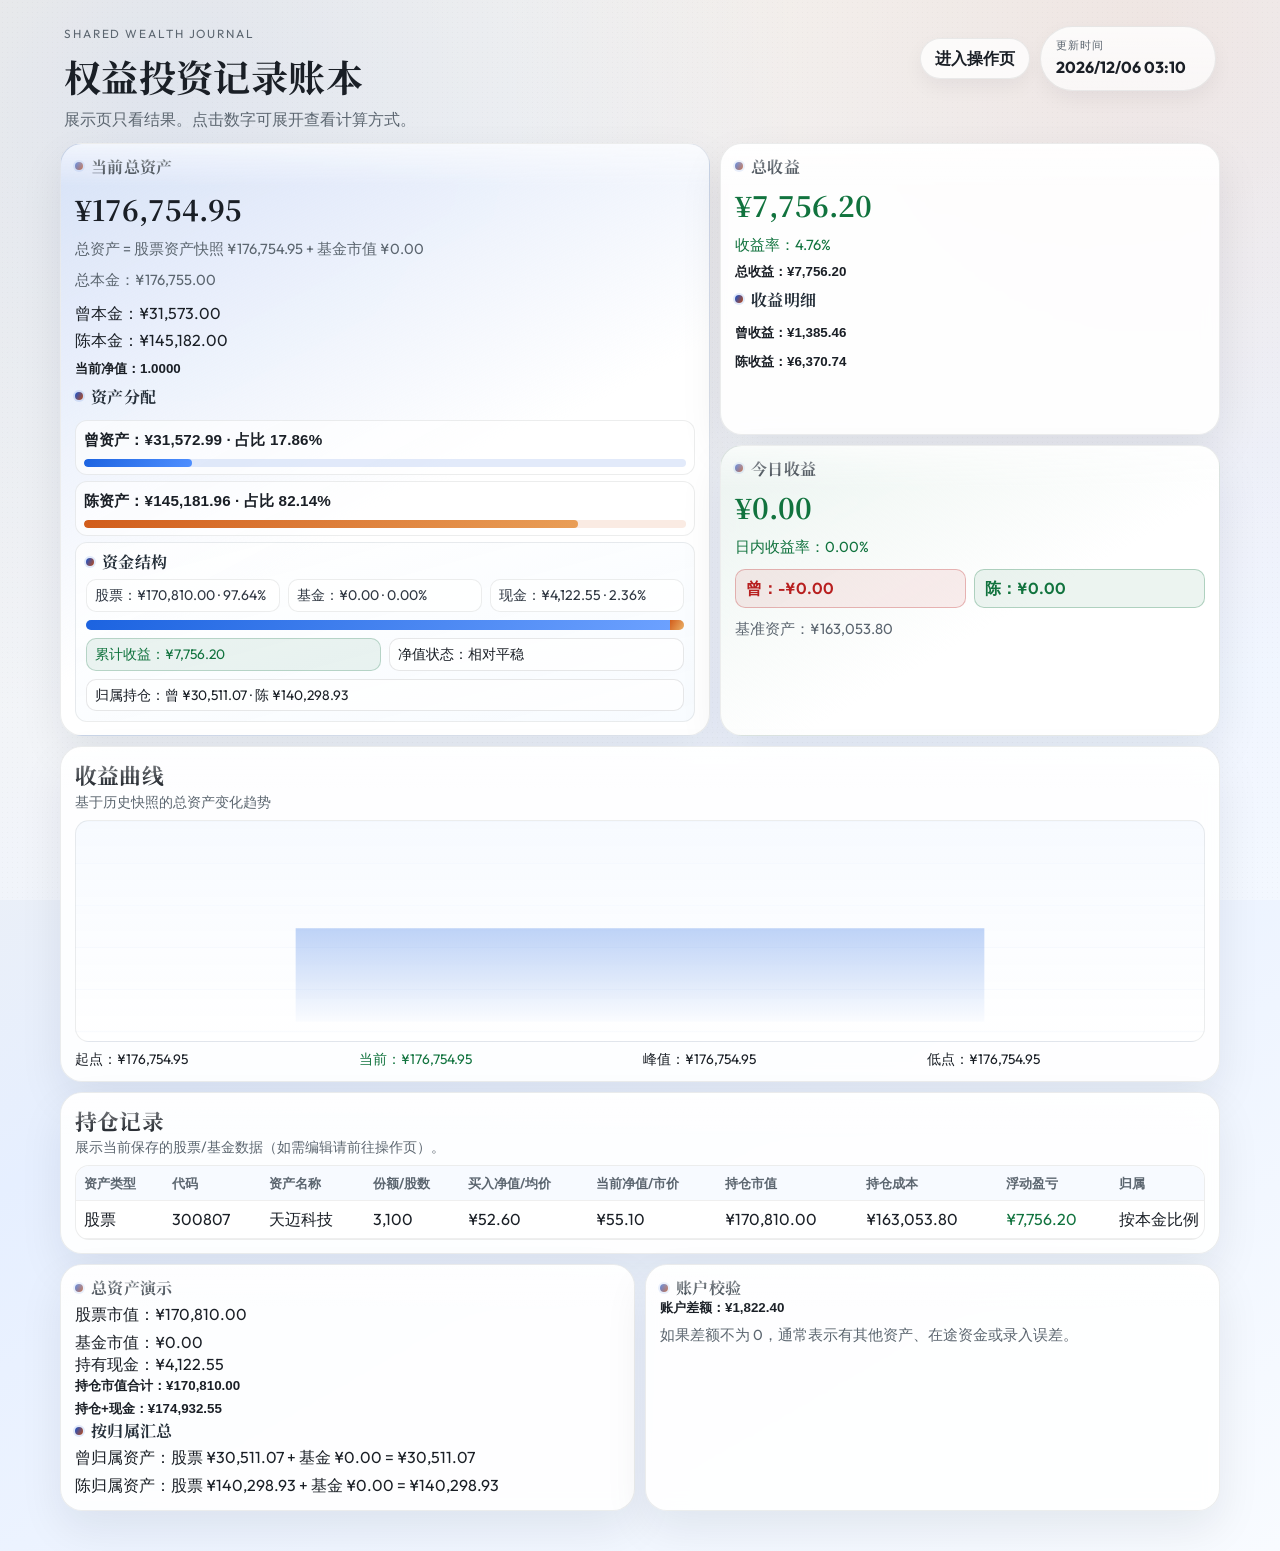
==== commit 734c08ac: "Fix asset allocation and yield logic" ====
--- a/index.html
+++ b/index.html
@@ -34,6 +34,7 @@
         <article class="card strong reveal delay-2">
             <p class="label">当前总资产</p>
             <h2 id="current-asset">¥0.00</h2>
+            <p class="hint" id="current-asset-composition-hint">总资产 = 股票资产快照 + 基金市值</p>
             <p class="hint" id="total-principal-hint">总本金：¥0.00</p>
             <div class="split-lines">
               <p id="member-a-principal-line">曾本金：¥0.00</p>
@@ -74,16 +75,19 @@
             <div class="asset-structure">
               <p class="label">资金结构</p>
               <div class="structure-head">
-                <p id="structure-holding-line">持仓：¥0.00 · 0.00%</p>
+                <p id="structure-stock-line">股票：¥0.00 · 0.00%</p>
+                <p id="structure-fund-line">基金：¥0.00 · 0.00%</p>
                 <p id="structure-cash-line">现金：¥0.00 · 0.00%</p>
               </div>
               <div class="structure-bar">
-                <i id="structure-holding-bar"></i>
+                <i id="structure-stock-bar"></i>
+                <i id="structure-fund-bar"></i>
                 <i id="structure-cash-bar"></i>
               </div>
               <div class="structure-badges">
                 <p id="structure-profit-badge">累计收益：¥0.00</p>
                 <p id="structure-state-badge">净值状态：平稳</p>
+                <p id="structure-owner-badge">归属持仓：曾 ¥0.00 · 陈 ¥0.00</p>
               </div>
             </div>
         </article>
@@ -162,20 +166,22 @@
       <section class="card reveal delay-6">
         <div class="section-head">
           <h3>持仓记录</h3>
-          <p>展示当前保存的数据（如需编辑请前往操作页）。</p>
+          <p>展示当前保存的股票/基金数据（如需编辑请前往操作页）。</p>
         </div>
         <div class="table-wrap">
           <table>
             <thead>
               <tr>
-                <th>股票代码</th>
-                <th>股票名称</th>
-                <th>持仓数量</th>
-                <th>买入均价</th>
-                <th>当前市价</th>
+                <th>资产类型</th>
+                <th>代码</th>
+                <th>资产名称</th>
+                <th>份额/股数</th>
+                <th>买入净值/均价</th>
+                <th>当前净值/市价</th>
                 <th>持仓市值</th>
                 <th>持仓成本</th>
                 <th>浮动盈亏</th>
+                <th>归属</th>
               </tr>
             </thead>
             <tbody id="dashboard-holdings-body"></tbody>
@@ -185,7 +191,11 @@
 
       <section class="grid-2">
         <article class="card reveal delay-7">
-          <p class="label">现金与估算</p>
+          <p class="label">总资产演示</p>
+          <div class="split-lines">
+            <p id="stock-total-line">股票市值：¥0.00</p>
+            <p id="fund-total-line">基金市值：¥0.00</p>
+          </div>
           <p id="cash-line">持有现金：¥0.00</p>
           <div class="calc-group">
             <button id="holding-total-line" class="calc-toggle" type="button" data-formula-id="holding-total-formula" aria-expanded="false">
@@ -198,6 +208,11 @@
               持仓+现金：¥0.00
             </button>
             <p id="estimated-total-formula" class="calc-formula">点击上方查看计算方式</p>
+          </div>
+          <p class="label">按归属汇总</p>
+          <div class="split-lines">
+            <p id="owner-a-summary-line">曾归属资产：¥0.00</p>
+            <p id="owner-b-summary-line">陈归属资产：¥0.00</p>
           </div>
         </article>
 
@@ -215,6 +230,7 @@
 
     </main>
 
+    <script src="./storage.js"></script>
     <script src="./app.js"></script>
   </body>
 </html>
--- a/styles.css
+++ b/styles.css
@@ -335,7 +335,7 @@
 table {
   width: 100%;
   border-collapse: collapse;
-  min-width: 980px;
+  min-width: 1160px;
 }
 
 table.history-table {
@@ -359,6 +359,15 @@
 }
 
 td input {
+  width: 100%;
+  border: 1px solid rgba(30, 33, 36, 0.13);
+  border-radius: 9px;
+  background: rgba(255, 255, 255, 0.96);
+  padding: 8px 10px;
+  font: inherit;
+}
+
+td select {
   width: 100%;
   border: 1px solid rgba(30, 33, 36, 0.13);
   border-radius: 9px;
@@ -526,6 +535,13 @@
   font-size: 0.85rem;
 }
 
+#op-stock-snapshot-line,
+#op-total-asset-formula {
+  margin: 0;
+  font-size: 0.83rem;
+  color: #3f4954;
+}
+
 #op-total-profit-chip {
   padding: 4px 8px;
   border-radius: 999px;
@@ -602,7 +618,7 @@
 
 .overview-structure-lines {
   display: grid;
-  grid-template-columns: repeat(2, minmax(0, 1fr));
+  grid-template-columns: repeat(3, minmax(0, 1fr));
   gap: 8px;
 }
 
@@ -630,12 +646,30 @@
   transition: width 220ms ease;
 }
 
-#op-structure-holding-bar {
+#op-structure-stock-bar {
   background: linear-gradient(120deg, #1c63e0, #6fa6ff);
+}
+
+#op-structure-fund-bar {
+  background: linear-gradient(120deg, #17a36a, #61d3a4);
 }
 
 #op-structure-cash-bar {
   background: linear-gradient(120deg, #d15d1c, #ecb267);
+}
+
+.overview-estimate {
+  display: grid;
+  gap: 6px;
+}
+
+.overview-estimate p {
+  margin: 0;
+  padding: 7px 8px;
+  border-radius: 10px;
+  border: 1px solid rgba(24, 28, 34, 0.1);
+  background: rgba(255, 255, 255, 0.76);
+  font-size: 0.84rem;
 }
 
 .overview-meta {
@@ -835,7 +869,7 @@
 
 .structure-head {
   display: grid;
-  grid-template-columns: repeat(2, minmax(0, 1fr));
+  grid-template-columns: repeat(3, minmax(0, 1fr));
   gap: 8px;
   color: #2f3742;
   font-size: 0.88rem;
@@ -864,8 +898,12 @@
   transition: width 220ms ease;
 }
 
-#structure-holding-bar {
+#structure-stock-bar {
   background: linear-gradient(120deg, #1c63e0, #6ca1ff);
+}
+
+#structure-fund-bar {
+  background: linear-gradient(120deg, #17a36a, #61d3a4);
 }
 
 #structure-cash-bar {
@@ -897,6 +935,10 @@
   background: rgba(184, 31, 31, 0.08);
 }
 
+#structure-owner-badge {
+  grid-column: 1 / -1;
+}
+
 .positive {
   color: var(--rise);
 }
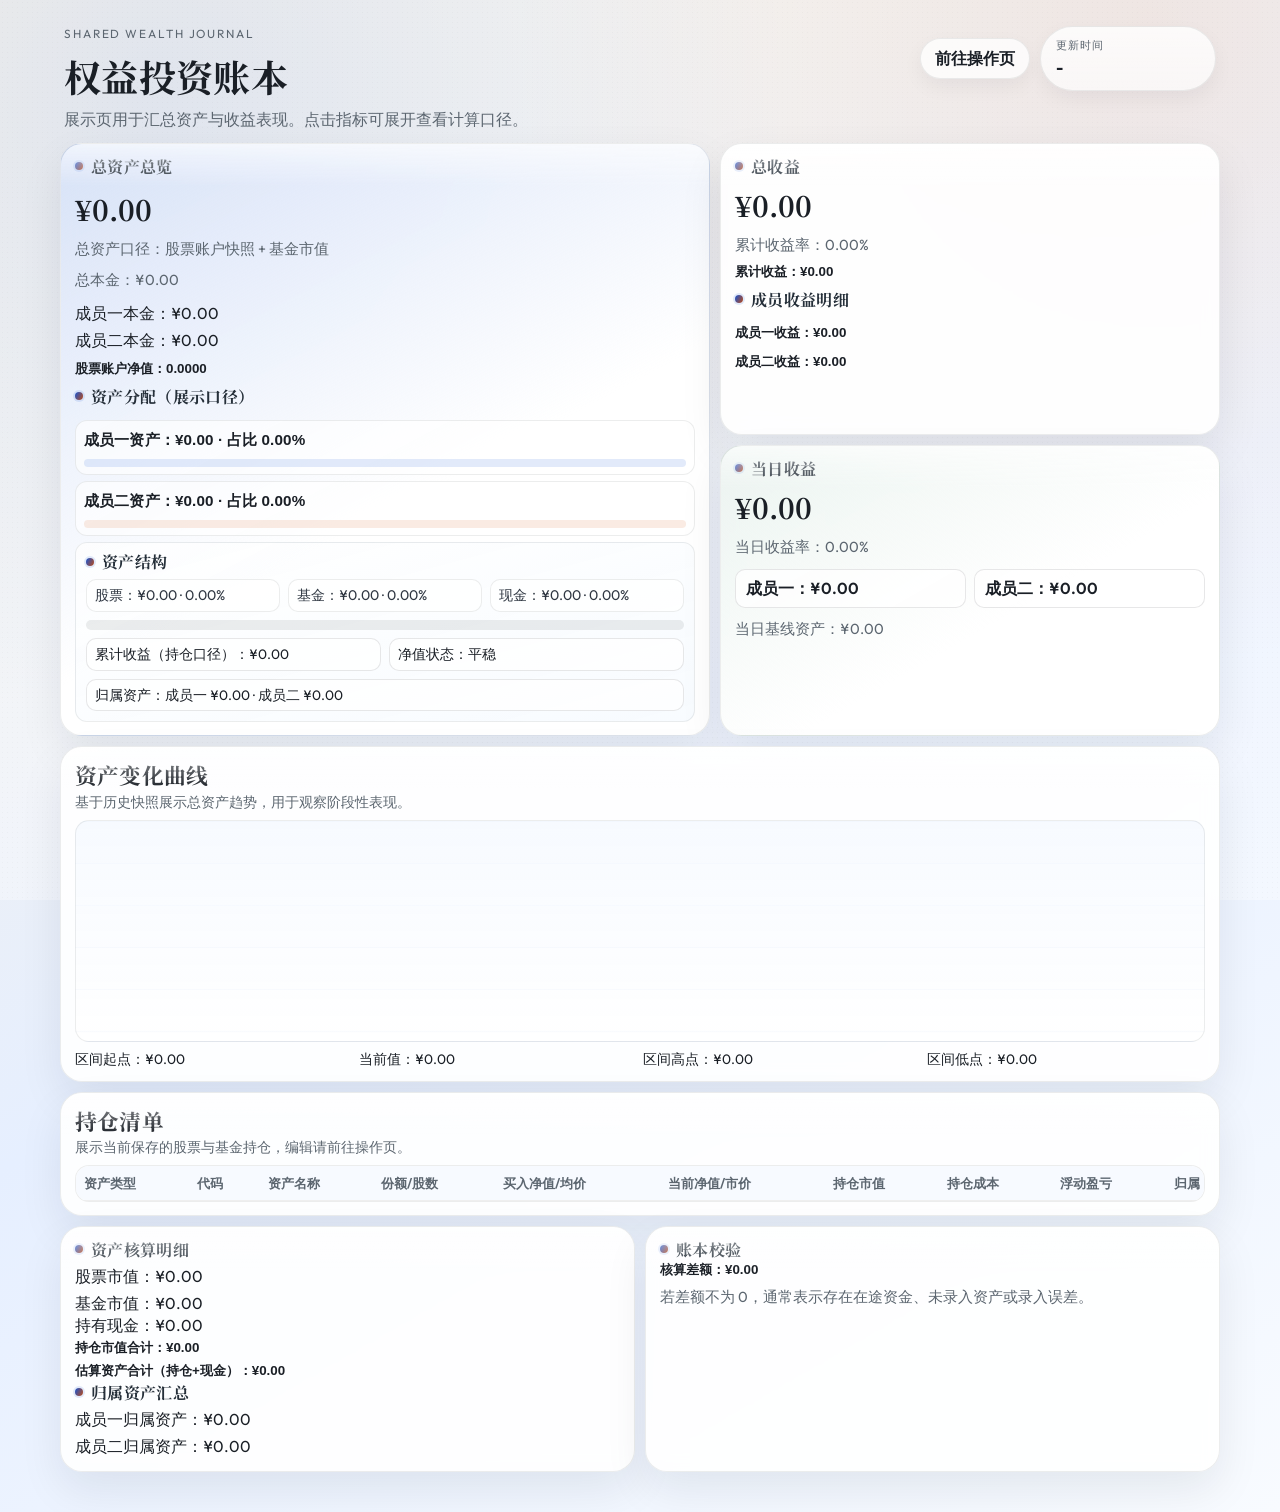
==== commit 6113e423: "Add cloud sync support and polish professional copy" ====
--- a/index.html
+++ b/index.html
@@ -3,7 +3,7 @@
   <head>
     <meta charset="UTF-8" />
     <meta name="viewport" content="width=device-width, initial-scale=1.0" />
-    <title>权益投资记录账本 - 展示页</title>
+    <title>权益投资账本 - 展示页</title>
     <link rel="preconnect" href="https://fonts.googleapis.com" />
     <link rel="preconnect" href="https://fonts.gstatic.com" crossorigin />
     <link
@@ -18,11 +18,11 @@
       <header class="hero reveal delay-1">
         <div>
           <p class="eyebrow">Shared Wealth Journal</p>
-          <h1>权益投资记录账本</h1>
-          <p class="subtitle">展示页只看结果。点击数字可展开查看计算方式。</p>
+          <h1>权益投资账本</h1>
+          <p class="subtitle">展示页用于汇总资产与收益表现。点击指标可展开查看计算口径。</p>
         </div>
         <div class="hero-tools">
-          <a class="link-btn" href="./operation.html">进入操作页</a>
+          <a class="link-btn" href="./operation.html">前往操作页</a>
           <div class="stamp">
             <span>更新时间</span>
             <strong id="updated-at-text">-</strong>
@@ -32,29 +32,29 @@
 
       <section class="top-layout">
         <article class="card strong reveal delay-2">
-            <p class="label">当前总资产</p>
+            <p class="label">总资产总览</p>
             <h2 id="current-asset">¥0.00</h2>
-            <p class="hint" id="current-asset-composition-hint">总资产 = 股票资产快照 + 基金市值</p>
+            <p class="hint" id="current-asset-composition-hint">总资产口径：股票账户快照 + 基金市值</p>
             <p class="hint" id="total-principal-hint">总本金：¥0.00</p>
             <div class="split-lines">
-              <p id="member-a-principal-line">曾本金：¥0.00</p>
-              <p id="member-b-principal-line">陈本金：¥0.00</p>
+              <p id="member-a-principal-line">成员一本金：¥0.00</p>
+              <p id="member-b-principal-line">成员二本金：¥0.00</p>
             </div>
             <div class="calc-group">
               <button id="net-value-line" class="calc-toggle" type="button" data-formula-id="net-value-formula" aria-expanded="false">
-                当前净值：0.0000
+                股票账户净值：0.0000
               </button>
-              <p id="net-value-formula" class="calc-formula">点击上方查看计算方式</p>
-            </div>
-
-            <p class="label">资产分配</p>
+              <p id="net-value-formula" class="calc-formula">点击指标查看计算口径</p>
+            </div>
+
+            <p class="label">资产分配（展示口径）</p>
             <div class="allocation-grid">
               <div class="alloc-item">
                 <div class="calc-group">
                   <button id="member-a-asset-line" class="calc-toggle alloc-toggle" type="button" data-formula-id="member-a-asset-formula" aria-expanded="false">
-                    曾资产：¥0.00 · 占比 0.00%
+                    成员一资产：¥0.00 · 占比 0.00%
                   </button>
-                  <p id="member-a-asset-formula" class="calc-formula">点击上方查看计算方式</p>
+                  <p id="member-a-asset-formula" class="calc-formula">点击指标查看计算口径</p>
                 </div>
                 <div class="alloc-track">
                   <i id="member-a-alloc-bar"></i>
@@ -63,9 +63,9 @@
               <div class="alloc-item">
                 <div class="calc-group">
                   <button id="member-b-asset-line" class="calc-toggle alloc-toggle" type="button" data-formula-id="member-b-asset-formula" aria-expanded="false">
-                    陈资产：¥0.00 · 占比 0.00%
+                    成员二资产：¥0.00 · 占比 0.00%
                   </button>
-                  <p id="member-b-asset-formula" class="calc-formula">点击上方查看计算方式</p>
+                  <p id="member-b-asset-formula" class="calc-formula">点击指标查看计算口径</p>
                 </div>
                 <div class="alloc-track alt">
                   <i id="member-b-alloc-bar"></i>
@@ -73,7 +73,7 @@
               </div>
             </div>
             <div class="asset-structure">
-              <p class="label">资金结构</p>
+              <p class="label">资产结构</p>
               <div class="structure-head">
                 <p id="structure-stock-line">股票：¥0.00 · 0.00%</p>
                 <p id="structure-fund-line">基金：¥0.00 · 0.00%</p>
@@ -85,9 +85,9 @@
                 <i id="structure-cash-bar"></i>
               </div>
               <div class="structure-badges">
-                <p id="structure-profit-badge">累计收益：¥0.00</p>
+                <p id="structure-profit-badge">累计收益（持仓口径）：¥0.00</p>
                 <p id="structure-state-badge">净值状态：平稳</p>
-                <p id="structure-owner-badge">归属持仓：曾 ¥0.00 · 陈 ¥0.00</p>
+                <p id="structure-owner-badge">归属资产：成员一 ¥0.00 · 成员二 ¥0.00</p>
               </div>
             </div>
         </article>
@@ -96,48 +96,48 @@
           <article class="card profit-card reveal delay-3">
             <p class="label">总收益</p>
             <h2 id="total-profit-value">¥0.00</h2>
-            <p id="total-profit-rate" class="hint">收益率：0.00%</p>
+            <p id="total-profit-rate" class="hint">累计收益率：0.00%</p>
             <div class="calc-group">
               <button id="total-profit-line" class="calc-toggle" type="button" data-formula-id="total-profit-formula" aria-expanded="false">
-                总收益：¥0.00
+                累计收益：¥0.00
               </button>
-              <p id="total-profit-formula" class="calc-formula">点击上方查看计算方式</p>
-            </div>
-
-            <p class="label">收益明细</p>
+              <p id="total-profit-formula" class="calc-formula">点击指标查看计算口径</p>
+            </div>
+
+            <p class="label">成员收益明细</p>
             <div class="split-lines">
               <div class="calc-group">
                 <button id="member-a-profit-line" class="calc-toggle" type="button" data-formula-id="member-a-profit-formula" aria-expanded="false">
-                  曾收益：¥0.00
+                  成员一收益：¥0.00
                 </button>
-                <p id="member-a-profit-formula" class="calc-formula">点击上方查看计算方式</p>
+                <p id="member-a-profit-formula" class="calc-formula">点击指标查看计算口径</p>
               </div>
               <div class="calc-group">
                 <button id="member-b-profit-line" class="calc-toggle" type="button" data-formula-id="member-b-profit-formula" aria-expanded="false">
-                  陈收益：¥0.00
+                  成员二收益：¥0.00
                 </button>
-                <p id="member-b-profit-formula" class="calc-formula">点击上方查看计算方式</p>
+                <p id="member-b-profit-formula" class="calc-formula">点击指标查看计算口径</p>
               </div>
             </div>
           </article>
 
           <article class="card today-card reveal delay-4">
-            <p class="label">今日收益</p>
+            <p class="label">当日收益</p>
             <h2 id="today-profit-total-value">¥0.00</h2>
-            <p id="today-profit-total-rate" class="hint">日内收益率：0.00%</p>
+            <p id="today-profit-total-rate" class="hint">当日收益率：0.00%</p>
             <div class="today-grid">
-              <p id="today-profit-a-line" class="today-chip">曾：¥0.00</p>
-              <p id="today-profit-b-line" class="today-chip">陈：¥0.00</p>
-            </div>
-            <p id="today-profit-base-line" class="hint">基准资产：¥0.00</p>
+              <p id="today-profit-a-line" class="today-chip">成员一：¥0.00</p>
+              <p id="today-profit-b-line" class="today-chip">成员二：¥0.00</p>
+            </div>
+            <p id="today-profit-base-line" class="hint">当日基线资产：¥0.00</p>
           </article>
         </div>
       </section>
 
       <section class="card curve-card reveal delay-5">
         <div class="section-head">
-          <h3>收益曲线</h3>
-          <p>基于历史快照的总资产变化趋势</p>
+          <h3>资产变化曲线</h3>
+          <p>基于历史快照展示总资产趋势，用于观察阶段性表现。</p>
         </div>
         <div class="curve-wrap">
           <svg id="profit-curve" viewBox="0 0 760 230" aria-hidden="true">
@@ -156,17 +156,17 @@
           </svg>
         </div>
         <div class="curve-foot">
-          <p id="curve-start-line">起点：¥0.00</p>
-          <p id="curve-end-line">当前：¥0.00</p>
-          <p id="curve-peak-line">峰值：¥0.00</p>
-          <p id="curve-trough-line">低点：¥0.00</p>
+          <p id="curve-start-line">区间起点：¥0.00</p>
+          <p id="curve-end-line">当前值：¥0.00</p>
+          <p id="curve-peak-line">区间高点：¥0.00</p>
+          <p id="curve-trough-line">区间低点：¥0.00</p>
         </div>
       </section>
 
       <section class="card reveal delay-6">
         <div class="section-head">
-          <h3>持仓记录</h3>
-          <p>展示当前保存的股票/基金数据（如需编辑请前往操作页）。</p>
+          <h3>持仓清单</h3>
+          <p>展示当前保存的股票与基金持仓，编辑请前往操作页。</p>
         </div>
         <div class="table-wrap">
           <table>
@@ -191,7 +191,7 @@
 
       <section class="grid-2">
         <article class="card reveal delay-7">
-          <p class="label">总资产演示</p>
+          <p class="label">资产核算明细</p>
           <div class="split-lines">
             <p id="stock-total-line">股票市值：¥0.00</p>
             <p id="fund-total-line">基金市值：¥0.00</p>
@@ -201,35 +201,36 @@
             <button id="holding-total-line" class="calc-toggle" type="button" data-formula-id="holding-total-formula" aria-expanded="false">
               持仓市值合计：¥0.00
             </button>
-            <p id="holding-total-formula" class="calc-formula">点击上方查看计算方式</p>
+            <p id="holding-total-formula" class="calc-formula">点击指标查看计算口径</p>
           </div>
           <div class="calc-group">
             <button id="estimated-total-line" class="calc-toggle" type="button" data-formula-id="estimated-total-formula" aria-expanded="false">
-              持仓+现金：¥0.00
+              估算资产合计（持仓+现金）：¥0.00
             </button>
-            <p id="estimated-total-formula" class="calc-formula">点击上方查看计算方式</p>
-          </div>
-          <p class="label">按归属汇总</p>
+            <p id="estimated-total-formula" class="calc-formula">点击指标查看计算口径</p>
+          </div>
+          <p class="label">归属资产汇总</p>
           <div class="split-lines">
-            <p id="owner-a-summary-line">曾归属资产：¥0.00</p>
-            <p id="owner-b-summary-line">陈归属资产：¥0.00</p>
+            <p id="owner-a-summary-line">成员一归属资产：¥0.00</p>
+            <p id="owner-b-summary-line">成员二归属资产：¥0.00</p>
           </div>
         </article>
 
         <article class="card reveal delay-8">
-          <p class="label">账户校验</p>
+          <p class="label">账本校验</p>
           <div class="calc-group">
             <button id="gap-line" class="calc-toggle" type="button" data-formula-id="gap-formula" aria-expanded="false">
-              账户差额：¥0.00
+              核算差额：¥0.00
             </button>
-            <p id="gap-formula" class="calc-formula">点击上方查看计算方式</p>
-          </div>
-          <p class="hint">如果差额不为 0，通常表示有其他资产、在途资金或录入误差。</p>
+            <p id="gap-formula" class="calc-formula">点击指标查看计算口径</p>
+          </div>
+          <p class="hint">若差额不为 0，通常表示存在在途资金、未录入资产或录入误差。</p>
         </article>
       </section>
 
     </main>
 
+    <script src="./config.js"></script>
     <script src="./storage.js"></script>
     <script src="./app.js"></script>
   </body>
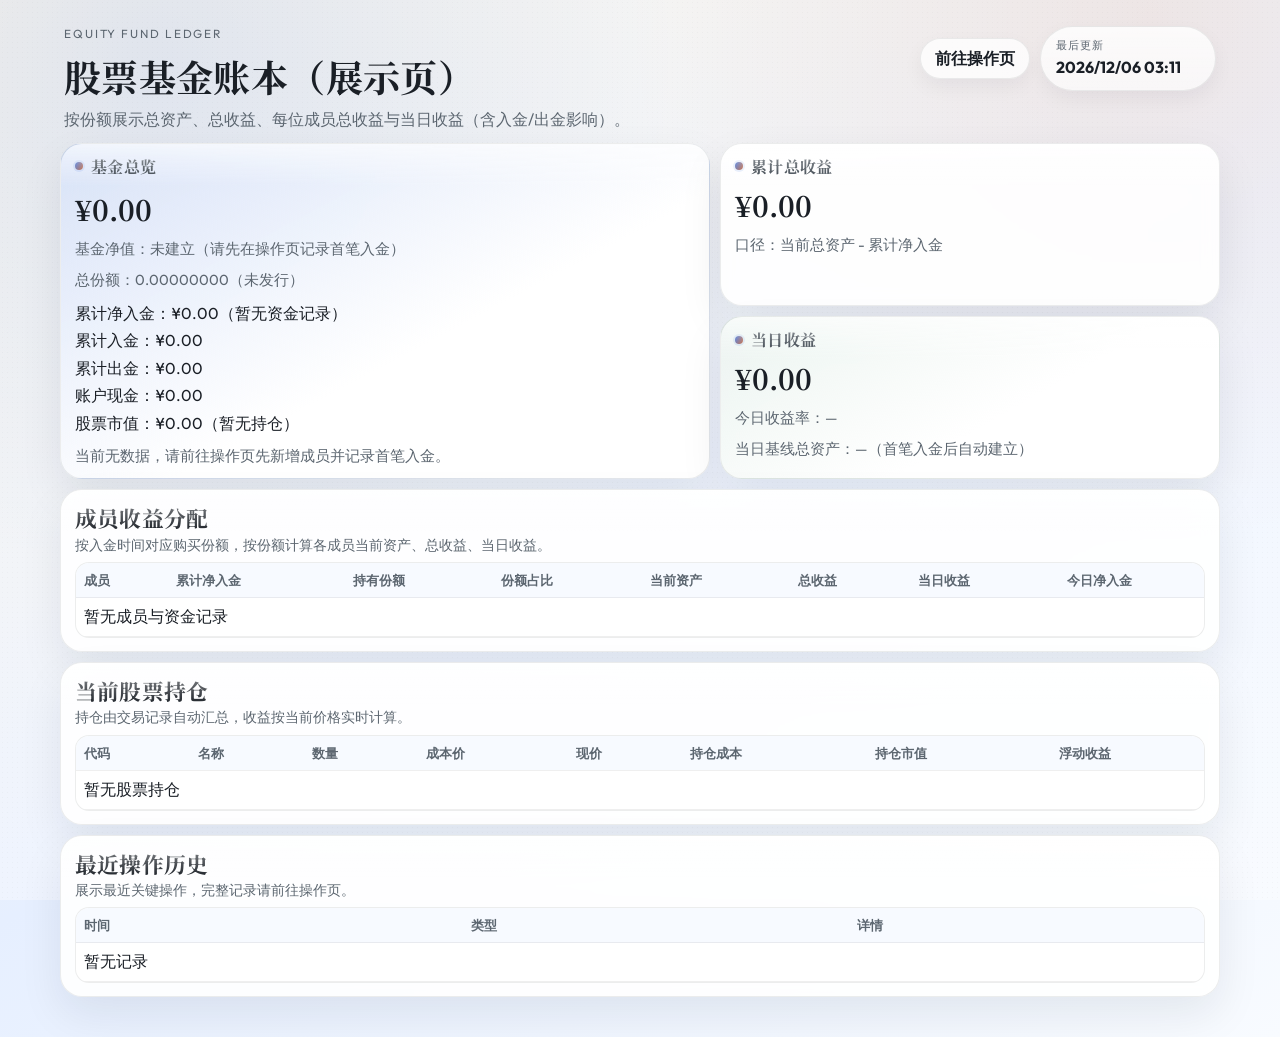
==== commit e6377a81: "feat: unify fund flow operations and update ledger pages" ====
--- a/index.html
+++ b/index.html
@@ -3,7 +3,7 @@
   <head>
     <meta charset="UTF-8" />
     <meta name="viewport" content="width=device-width, initial-scale=1.0" />
-    <title>权益投资账本 - 展示页</title>
+    <title>股票基金账本 - 展示页</title>
     <link rel="preconnect" href="https://fonts.googleapis.com" />
     <link rel="preconnect" href="https://fonts.gstatic.com" crossorigin />
     <link
@@ -17,221 +17,123 @@
     <main class="page" id="dashboard-page">
       <header class="hero reveal delay-1">
         <div>
-          <p class="eyebrow">Shared Wealth Journal</p>
-          <h1>权益投资账本</h1>
-          <p class="subtitle">展示页用于汇总资产与收益表现。点击指标可展开查看计算口径。</p>
+          <p class="eyebrow">Equity Fund Ledger</p>
+          <h1>股票基金账本（展示页）</h1>
+          <p class="subtitle">按份额展示总资产、总收益、每位成员总收益与当日收益（含入金/出金影响）。</p>
         </div>
         <div class="hero-tools">
           <a class="link-btn" href="./operation.html">前往操作页</a>
           <div class="stamp">
-            <span>更新时间</span>
-            <strong id="updated-at-text">-</strong>
+            <span>最后更新</span>
+            <strong id="dash-updated-at">-</strong>
           </div>
         </div>
       </header>
 
       <section class="top-layout">
         <article class="card strong reveal delay-2">
-            <p class="label">总资产总览</p>
-            <h2 id="current-asset">¥0.00</h2>
-            <p class="hint" id="current-asset-composition-hint">总资产口径：股票账户快照 + 基金市值</p>
-            <p class="hint" id="total-principal-hint">总本金：¥0.00</p>
-            <div class="split-lines">
-              <p id="member-a-principal-line">成员一本金：¥0.00</p>
-              <p id="member-b-principal-line">成员二本金：¥0.00</p>
-            </div>
-            <div class="calc-group">
-              <button id="net-value-line" class="calc-toggle" type="button" data-formula-id="net-value-formula" aria-expanded="false">
-                股票账户净值：0.0000
-              </button>
-              <p id="net-value-formula" class="calc-formula">点击指标查看计算口径</p>
-            </div>
-
-            <p class="label">资产分配（展示口径）</p>
-            <div class="allocation-grid">
-              <div class="alloc-item">
-                <div class="calc-group">
-                  <button id="member-a-asset-line" class="calc-toggle alloc-toggle" type="button" data-formula-id="member-a-asset-formula" aria-expanded="false">
-                    成员一资产：¥0.00 · 占比 0.00%
-                  </button>
-                  <p id="member-a-asset-formula" class="calc-formula">点击指标查看计算口径</p>
-                </div>
-                <div class="alloc-track">
-                  <i id="member-a-alloc-bar"></i>
-                </div>
-              </div>
-              <div class="alloc-item">
-                <div class="calc-group">
-                  <button id="member-b-asset-line" class="calc-toggle alloc-toggle" type="button" data-formula-id="member-b-asset-formula" aria-expanded="false">
-                    成员二资产：¥0.00 · 占比 0.00%
-                  </button>
-                  <p id="member-b-asset-formula" class="calc-formula">点击指标查看计算口径</p>
-                </div>
-                <div class="alloc-track alt">
-                  <i id="member-b-alloc-bar"></i>
-                </div>
-              </div>
-            </div>
-            <div class="asset-structure">
-              <p class="label">资产结构</p>
-              <div class="structure-head">
-                <p id="structure-stock-line">股票：¥0.00 · 0.00%</p>
-                <p id="structure-fund-line">基金：¥0.00 · 0.00%</p>
-                <p id="structure-cash-line">现金：¥0.00 · 0.00%</p>
-              </div>
-              <div class="structure-bar">
-                <i id="structure-stock-bar"></i>
-                <i id="structure-fund-bar"></i>
-                <i id="structure-cash-bar"></i>
-              </div>
-              <div class="structure-badges">
-                <p id="structure-profit-badge">累计收益（持仓口径）：¥0.00</p>
-                <p id="structure-state-badge">净值状态：平稳</p>
-                <p id="structure-owner-badge">归属资产：成员一 ¥0.00 · 成员二 ¥0.00</p>
-              </div>
-            </div>
+          <p class="label">基金总览</p>
+          <h2 id="dash-total-asset">¥0.00</h2>
+          <p class="hint" id="dash-nav">基金净值：1.00000000</p>
+          <p class="hint" id="dash-total-shares">总份额：0.00000000</p>
+          <div class="split-lines">
+            <p id="dash-total-invested">累计净入金：¥0.00</p>
+            <p id="dash-total-subscribed">累计入金：¥0.00</p>
+            <p id="dash-total-withdrawn">累计出金：¥0.00</p>
+            <p id="dash-cash">账户现金：¥0.00</p>
+            <p id="dash-holding-market">股票市值：¥0.00</p>
+          </div>
+          <p id="dash-empty-tip" class="hint">
+            当前无数据，请前往操作页先新增成员并记录首笔入金。
+          </p>
         </article>
 
         <div class="profit-stack">
           <article class="card profit-card reveal delay-3">
-            <p class="label">总收益</p>
-            <h2 id="total-profit-value">¥0.00</h2>
-            <p id="total-profit-rate" class="hint">累计收益率：0.00%</p>
-            <div class="calc-group">
-              <button id="total-profit-line" class="calc-toggle" type="button" data-formula-id="total-profit-formula" aria-expanded="false">
-                累计收益：¥0.00
-              </button>
-              <p id="total-profit-formula" class="calc-formula">点击指标查看计算口径</p>
-            </div>
-
-            <p class="label">成员收益明细</p>
-            <div class="split-lines">
-              <div class="calc-group">
-                <button id="member-a-profit-line" class="calc-toggle" type="button" data-formula-id="member-a-profit-formula" aria-expanded="false">
-                  成员一收益：¥0.00
-                </button>
-                <p id="member-a-profit-formula" class="calc-formula">点击指标查看计算口径</p>
-              </div>
-              <div class="calc-group">
-                <button id="member-b-profit-line" class="calc-toggle" type="button" data-formula-id="member-b-profit-formula" aria-expanded="false">
-                  成员二收益：¥0.00
-                </button>
-                <p id="member-b-profit-formula" class="calc-formula">点击指标查看计算口径</p>
-              </div>
-            </div>
+            <p class="label">累计总收益</p>
+            <h2 id="dash-total-profit">¥0.00</h2>
+            <p class="hint">口径：当前总资产 - 累计净入金</p>
           </article>
 
           <article class="card today-card reveal delay-4">
             <p class="label">当日收益</p>
-            <h2 id="today-profit-total-value">¥0.00</h2>
-            <p id="today-profit-total-rate" class="hint">当日收益率：0.00%</p>
-            <div class="today-grid">
-              <p id="today-profit-a-line" class="today-chip">成员一：¥0.00</p>
-              <p id="today-profit-b-line" class="today-chip">成员二：¥0.00</p>
-            </div>
-            <p id="today-profit-base-line" class="hint">当日基线资产：¥0.00</p>
+            <h2 id="dash-today-profit">¥0.00</h2>
+            <p class="hint" id="dash-today-rate">今日收益率：0.00%</p>
+            <p class="hint" id="dash-today-base">当日基线总资产：¥0.00</p>
           </article>
         </div>
       </section>
 
-      <section class="card curve-card reveal delay-5">
+      <section class="card reveal delay-5">
         <div class="section-head">
-          <h3>资产变化曲线</h3>
-          <p>基于历史快照展示总资产趋势，用于观察阶段性表现。</p>
+          <h3>成员收益分配</h3>
+          <p>按入金时间对应购买份额，按份额计算各成员当前资产、总收益、当日收益。</p>
         </div>
-        <div class="curve-wrap">
-          <svg id="profit-curve" viewBox="0 0 760 230" aria-hidden="true">
-            <defs>
-              <linearGradient id="curve-line-gradient" x1="0" y1="0" x2="1" y2="0">
-                <stop offset="0%" stop-color="#1c63e0" />
-                <stop offset="100%" stop-color="#d15d1c" />
-              </linearGradient>
-              <linearGradient id="curve-area-gradient" x1="0" y1="0" x2="0" y2="1">
-                <stop offset="0%" stop-color="rgba(28, 99, 224, 0.28)" />
-                <stop offset="100%" stop-color="rgba(28, 99, 224, 0.02)" />
-              </linearGradient>
-            </defs>
-            <path id="profit-curve-area" d="" />
-            <path id="profit-curve-path" d="" />
-          </svg>
-        </div>
-        <div class="curve-foot">
-          <p id="curve-start-line">区间起点：¥0.00</p>
-          <p id="curve-end-line">当前值：¥0.00</p>
-          <p id="curve-peak-line">区间高点：¥0.00</p>
-          <p id="curve-trough-line">区间低点：¥0.00</p>
+        <div class="table-wrap">
+          <table>
+            <thead>
+              <tr>
+                <th>成员</th>
+                <th>累计净入金</th>
+                <th>持有份额</th>
+                <th>份额占比</th>
+                <th>当前资产</th>
+                <th>总收益</th>
+                <th>当日收益</th>
+                <th>今日净入金</th>
+              </tr>
+            </thead>
+            <tbody id="dash-member-body"></tbody>
+          </table>
         </div>
       </section>
 
       <section class="card reveal delay-6">
         <div class="section-head">
-          <h3>持仓清单</h3>
-          <p>展示当前保存的股票与基金持仓，编辑请前往操作页。</p>
+          <h3>当前股票持仓</h3>
+          <p>持仓由交易记录自动汇总，收益按当前价格实时计算。</p>
         </div>
         <div class="table-wrap">
           <table>
             <thead>
               <tr>
-                <th>资产类型</th>
                 <th>代码</th>
-                <th>资产名称</th>
-                <th>份额/股数</th>
-                <th>买入净值/均价</th>
-                <th>当前净值/市价</th>
+                <th>名称</th>
+                <th>数量</th>
+                <th>成本价</th>
+                <th>现价</th>
+                <th>持仓成本</th>
                 <th>持仓市值</th>
-                <th>持仓成本</th>
-                <th>浮动盈亏</th>
-                <th>归属</th>
+                <th>浮动收益</th>
               </tr>
             </thead>
-            <tbody id="dashboard-holdings-body"></tbody>
+            <tbody id="dash-holdings-body"></tbody>
           </table>
         </div>
       </section>
 
-      <section class="grid-2">
-        <article class="card reveal delay-7">
-          <p class="label">资产核算明细</p>
-          <div class="split-lines">
-            <p id="stock-total-line">股票市值：¥0.00</p>
-            <p id="fund-total-line">基金市值：¥0.00</p>
-          </div>
-          <p id="cash-line">持有现金：¥0.00</p>
-          <div class="calc-group">
-            <button id="holding-total-line" class="calc-toggle" type="button" data-formula-id="holding-total-formula" aria-expanded="false">
-              持仓市值合计：¥0.00
-            </button>
-            <p id="holding-total-formula" class="calc-formula">点击指标查看计算口径</p>
-          </div>
-          <div class="calc-group">
-            <button id="estimated-total-line" class="calc-toggle" type="button" data-formula-id="estimated-total-formula" aria-expanded="false">
-              估算资产合计（持仓+现金）：¥0.00
-            </button>
-            <p id="estimated-total-formula" class="calc-formula">点击指标查看计算口径</p>
-          </div>
-          <p class="label">归属资产汇总</p>
-          <div class="split-lines">
-            <p id="owner-a-summary-line">成员一归属资产：¥0.00</p>
-            <p id="owner-b-summary-line">成员二归属资产：¥0.00</p>
-          </div>
-        </article>
-
-        <article class="card reveal delay-8">
-          <p class="label">账本校验</p>
-          <div class="calc-group">
-            <button id="gap-line" class="calc-toggle" type="button" data-formula-id="gap-formula" aria-expanded="false">
-              核算差额：¥0.00
-            </button>
-            <p id="gap-formula" class="calc-formula">点击指标查看计算口径</p>
-          </div>
-          <p class="hint">若差额不为 0，通常表示存在在途资金、未录入资产或录入误差。</p>
-        </article>
+      <section class="card reveal delay-7">
+        <div class="section-head">
+          <h3>最近操作历史</h3>
+          <p>展示最近关键操作，完整记录请前往操作页。</p>
+        </div>
+        <div class="table-wrap">
+          <table>
+            <thead>
+              <tr>
+                <th>时间</th>
+                <th>类型</th>
+                <th>详情</th>
+              </tr>
+            </thead>
+            <tbody id="dash-log-body"></tbody>
+          </table>
+        </div>
       </section>
-
     </main>
 
-    <script src="./config.js"></script>
     <script src="./storage.js"></script>
+    <script src="./ledger-core.js"></script>
     <script src="./app.js"></script>
   </body>
 </html>
--- a/styles.css
+++ b/styles.css
@@ -342,6 +342,14 @@
   min-width: 620px;
 }
 
+table.snapshot-history-table {
+  min-width: 700px;
+}
+
+table.member-table {
+  min-width: 860px;
+}
+
 th,
 td {
   padding: 8px 8px;
@@ -351,6 +359,23 @@
   white-space: nowrap;
 }
 
+#snapshot-history-body tr {
+  cursor: pointer;
+  transition: background-color 160ms ease;
+}
+
+#snapshot-history-body tr:hover {
+  background: rgba(20, 84, 212, 0.05);
+}
+
+#snapshot-history-body tr.selected {
+  background: rgba(20, 84, 212, 0.1);
+}
+
+#snapshot-history-body tr.selected td {
+  border-bottom-color: rgba(20, 84, 212, 0.18);
+}
+
 th {
   color: var(--muted);
   font-size: 0.84rem;
@@ -367,6 +392,11 @@
   font: inherit;
 }
 
+td input[readonly] {
+  background: rgba(246, 248, 252, 0.92);
+  color: #5c6670;
+}
+
 td select {
   width: 100%;
   border: 1px solid rgba(30, 33, 36, 0.13);
@@ -374,6 +404,11 @@
   background: rgba(255, 255, 255, 0.96);
   padding: 8px 10px;
   font: inherit;
+}
+
+#member-editor-body td[data-field="principal"] {
+  font-weight: 600;
+  color: #2b3138;
 }
 
 .editor-grid {
@@ -421,6 +456,10 @@
   display: flex;
   gap: 8px;
   flex-wrap: wrap;
+}
+
+#stock-deal-form {
+  margin-top: 10px;
 }
 
 button:not(.calc-toggle) {
@@ -567,12 +606,17 @@
 }
 
 .overview-members {
+  display: block;
+}
+
+#op-member-list {
   display: grid;
   grid-template-columns: repeat(2, minmax(0, 1fr));
   gap: 8px;
 }
 
-.overview-members p {
+.overview-members p,
+#op-member-list p {
   margin: 0;
   padding: 7px 8px;
   border-radius: 10px;
@@ -724,6 +768,77 @@
 
 .snapshot-actions .status {
   margin: 0;
+}
+
+.snapshot-history-layout {
+  margin-top: 8px;
+  display: grid;
+  grid-template-columns: minmax(0, 1.35fr) minmax(280px, 0.95fr);
+  gap: 10px;
+  align-items: start;
+}
+
+.snapshot-detail-panel {
+  border: 1px solid rgba(24, 28, 34, 0.1);
+  border-radius: 14px;
+  background: rgba(255, 255, 255, 0.8);
+  padding: 10px 11px;
+  display: grid;
+  gap: 7px;
+}
+
+.snapshot-detail-panel p {
+  margin: 0;
+  font-size: 0.88rem;
+}
+
+.snapshot-detail-title {
+  font-family: "Noto Serif SC", serif;
+  font-size: 1rem !important;
+  font-weight: 700;
+}
+
+.snapshot-detail-members {
+  display: grid;
+  gap: 6px;
+}
+
+.snapshot-detail-members p {
+  padding: 7px 8px;
+  border-radius: 10px;
+  border: 1px solid rgba(24, 28, 34, 0.1);
+  background: rgba(255, 255, 255, 0.76);
+}
+
+.rollback-guard {
+  margin-top: 2px;
+  border: 1px solid rgba(184, 31, 31, 0.22);
+  border-radius: 12px;
+  background: rgba(184, 31, 31, 0.06);
+  padding: 9px 10px;
+  display: grid;
+  gap: 8px;
+}
+
+.rollback-warning {
+  color: #8b1f1f;
+  font-weight: 600;
+}
+
+.rollback-text {
+  color: #3c4551;
+}
+
+.rollback-guard input {
+  border: 1px solid rgba(184, 31, 31, 0.28);
+  border-radius: 11px;
+  background: rgba(255, 255, 255, 0.96);
+  padding: 9px 10px;
+  font: inherit;
+}
+
+.hidden {
+  display: none !important;
 }
 
 .curve-card {
@@ -802,6 +917,15 @@
   font-weight: 600;
 }
 
+#today-profit-list p {
+  margin: 0;
+  padding: 8px 10px;
+  border-radius: 10px;
+  border: 1px solid rgba(24, 28, 34, 0.1);
+  background: rgba(255, 255, 255, 0.78);
+  font-weight: 600;
+}
+
 .today-chip.positive {
   border-color: rgba(17, 115, 62, 0.28);
   background: rgba(17, 115, 62, 0.08);
@@ -997,6 +1121,10 @@
   animation-delay: 420ms;
 }
 
+.delay-12 {
+  animation-delay: 450ms;
+}
+
 @keyframes appear {
   to {
     opacity: 1;
@@ -1047,6 +1175,10 @@
     grid-template-columns: 1fr;
   }
 
+  #op-member-list {
+    grid-template-columns: 1fr;
+  }
+
   .overview-today-grid {
     grid-template-columns: 1fr;
   }
@@ -1060,6 +1192,10 @@
   }
 
   .snapshot-grid {
+    grid-template-columns: 1fr;
+  }
+
+  .snapshot-history-layout {
     grid-template-columns: 1fr;
   }
 }
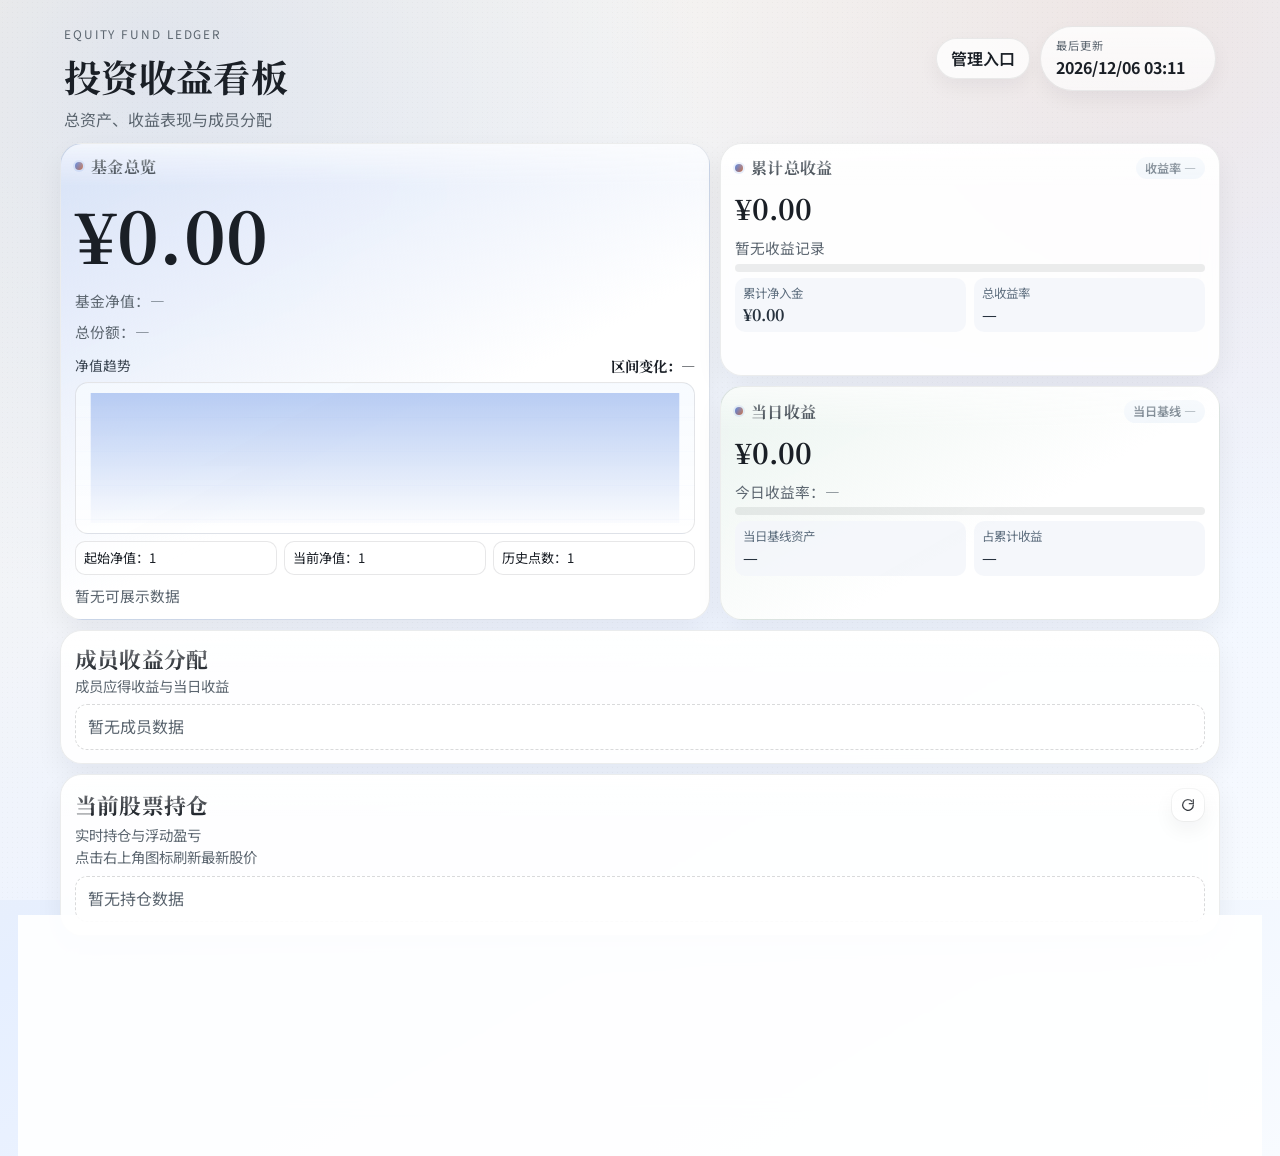
==== commit 96064a5a: "优化前备份：当前版本保存 (2026-02-27) - 当前功能完整状态 - 准备进行交易界面优化 - 包含所有未提交的修改" ====
--- a/index.html
+++ b/index.html
@@ -3,11 +3,12 @@
   <head>
     <meta charset="UTF-8" />
     <meta name="viewport" content="width=device-width, initial-scale=1.0" />
-    <title>股票基金账本 - 展示页</title>
+    <title>投资账本｜收益看板</title>
+    <link rel="icon" type="image/svg+xml" href="./favicon.svg" />
     <link rel="preconnect" href="https://fonts.googleapis.com" />
     <link rel="preconnect" href="https://fonts.gstatic.com" crossorigin />
     <link
-      href="https://fonts.googleapis.com/css2?family=Noto+Serif+SC:wght@600;700&family=Outfit:wght@400;500;600;700&display=swap"
+      href="https://fonts.googleapis.com/css2?family=Noto+Sans+SC:wght@400;500;600;700&family=Noto+Serif+SC:wght@600;700&family=Outfit:wght@400;500;600;700&display=swap"
       rel="stylesheet"
     />
     <link rel="stylesheet" href="./styles.css" />
@@ -18,11 +19,11 @@
       <header class="hero reveal delay-1">
         <div>
           <p class="eyebrow">Equity Fund Ledger</p>
-          <h1>股票基金账本（展示页）</h1>
-          <p class="subtitle">按份额展示总资产、总收益、每位成员总收益与当日收益（含入金/出金影响）。</p>
+          <h1>投资收益看板</h1>
+          <p class="subtitle">总资产、收益表现与成员分配</p>
         </div>
         <div class="hero-tools">
-          <a class="link-btn" href="./operation.html">前往操作页</a>
+          <a class="link-btn" href="./operation.html">管理入口</a>
           <div class="stamp">
             <span>最后更新</span>
             <strong id="dash-updated-at">-</strong>
@@ -36,30 +37,68 @@
           <h2 id="dash-total-asset">¥0.00</h2>
           <p class="hint" id="dash-nav">基金净值：1.00000000</p>
           <p class="hint" id="dash-total-shares">总份额：0.00000000</p>
-          <div class="split-lines">
-            <p id="dash-total-invested">累计净入金：¥0.00</p>
-            <p id="dash-total-subscribed">累计入金：¥0.00</p>
-            <p id="dash-total-withdrawn">累计出金：¥0.00</p>
-            <p id="dash-cash">账户现金：¥0.00</p>
-            <p id="dash-holding-market">股票市值：¥0.00</p>
+          <div class="overview-curve-block">
+            <div class="overview-curve-head">
+              <p>净值趋势</p>
+              <strong id="dash-overview-nav-change">区间变化：—</strong>
+            </div>
+            <div class="overview-curve-shell">
+              <svg id="dash-overview-curve" viewBox="0 0 420 150" preserveAspectRatio="none" aria-hidden="true">
+                <defs>
+                  <linearGradient id="dash-overview-area-gradient" x1="0%" y1="0%" x2="0%" y2="100%">
+                    <stop offset="0%" stop-color="rgba(20,84,212,0.28)" />
+                    <stop offset="100%" stop-color="rgba(20,84,212,0.02)" />
+                  </linearGradient>
+                  <linearGradient id="dash-overview-line-gradient" x1="0%" y1="0%" x2="100%" y2="0%">
+                    <stop offset="0%" stop-color="#1e66e2" />
+                    <stop offset="100%" stop-color="#d15d1c" />
+                  </linearGradient>
+                </defs>
+                <path id="dash-overview-curve-area"></path>
+                <path id="dash-overview-curve-line"></path>
+              </svg>
+              <p id="dash-overview-curve-empty" class="overview-curve-empty hidden">暂无趋势</p>
+            </div>
+            <div class="overview-curve-meta">
+              <p id="dash-overview-start-nav">起始净值：—</p>
+              <p id="dash-overview-end-nav">当前净值：—</p>
+              <p id="dash-overview-point-count">历史点数：0</p>
+            </div>
           </div>
-          <p id="dash-empty-tip" class="hint">
-            当前无数据，请前往操作页先新增成员并记录首笔入金。
-          </p>
+          <p id="dash-empty-tip" class="hint">暂无可展示数据</p>
         </article>
 
         <div class="profit-stack">
           <article class="card profit-card reveal delay-3">
-            <p class="label">累计总收益</p>
+            <div class="profit-card-head">
+              <p class="label">累计总收益</p>
+              <p id="dash-total-profit-badge" class="profit-badge">收益率 —</p>
+            </div>
             <h2 id="dash-total-profit">¥0.00</h2>
-            <p class="hint">口径：当前总资产 - 累计净入金</p>
+            <p class="hint" id="dash-total-profit-sub">截至当前</p>
+            <div class="profit-card-bar">
+              <span id="dash-total-profit-bar"></span>
+            </div>
+            <div class="profit-card-metrics">
+              <p>累计净入金 <strong id="dash-total-profit-invested">¥0.00</strong></p>
+              <p>总收益率 <strong id="dash-total-profit-rate">—</strong></p>
+            </div>
           </article>
 
           <article class="card today-card reveal delay-4">
-            <p class="label">当日收益</p>
+            <div class="profit-card-head">
+              <p class="label">当日收益</p>
+              <p id="dash-today-profit-badge" class="profit-badge">当日基线 —</p>
+            </div>
             <h2 id="dash-today-profit">¥0.00</h2>
             <p class="hint" id="dash-today-rate">今日收益率：0.00%</p>
-            <p class="hint" id="dash-today-base">当日基线总资产：¥0.00</p>
+            <div class="profit-card-bar">
+              <span id="dash-today-profit-bar"></span>
+            </div>
+            <div class="profit-card-metrics">
+              <p>当日基线资产 <strong id="dash-today-base-asset">¥0.00</strong></p>
+              <p>占累计收益 <strong id="dash-today-share-of-total">—</strong></p>
+            </div>
           </article>
         </div>
       </section>
@@ -67,69 +106,42 @@
       <section class="card reveal delay-5">
         <div class="section-head">
           <h3>成员收益分配</h3>
-          <p>按入金时间对应购买份额，按份额计算各成员当前资产、总收益、当日收益。</p>
+          <p>成员应得收益与当日收益</p>
         </div>
-        <div class="table-wrap">
-          <table>
-            <thead>
-              <tr>
-                <th>成员</th>
-                <th>累计净入金</th>
-                <th>持有份额</th>
-                <th>份额占比</th>
-                <th>当前资产</th>
-                <th>总收益</th>
-                <th>当日收益</th>
-                <th>今日净入金</th>
-              </tr>
-            </thead>
-            <tbody id="dash-member-body"></tbody>
-          </table>
-        </div>
+        <div id="dash-member-cards" class="member-cards"></div>
       </section>
 
       <section class="card reveal delay-6">
         <div class="section-head">
-          <h3>当前股票持仓</h3>
-          <p>持仓由交易记录自动汇总，收益按当前价格实时计算。</p>
+          <div class="section-head-inline">
+            <h3>当前股票持仓</h3>
+            <button id="price-refresh-all-btn" type="button" class="ghost section-action-btn icon-only" aria-label="刷新股价" title="刷新股价">
+              <svg viewBox="0 0 24 24" aria-hidden="true">
+                <path d="M20 12a8 8 0 1 1-2.34-5.66" />
+                <path d="M20 4v6h-6" />
+              </svg>
+            </button>
+          </div>
+          <p>实时持仓与浮动盈亏</p>
+          <p id="dash-holdings-status" class="section-status">点击右上角图标刷新最新股价</p>
         </div>
-        <div class="table-wrap">
-          <table>
-            <thead>
-              <tr>
-                <th>代码</th>
-                <th>名称</th>
-                <th>数量</th>
-                <th>成本价</th>
-                <th>现价</th>
-                <th>持仓成本</th>
-                <th>持仓市值</th>
-                <th>浮动收益</th>
-              </tr>
-            </thead>
-            <tbody id="dash-holdings-body"></tbody>
-          </table>
-        </div>
+        <div id="dash-holdings-list" class="dash-holding-list"></div>
       </section>
 
       <section class="card reveal delay-7">
         <div class="section-head">
-          <h3>最近操作历史</h3>
-          <p>展示最近关键操作，完整记录请前往操作页。</p>
+          <h3>资金结构</h3>
+          <p>账户资金与仓位结构</p>
         </div>
-        <div class="table-wrap">
-          <table>
-            <thead>
-              <tr>
-                <th>时间</th>
-                <th>类型</th>
-                <th>详情</th>
-              </tr>
-            </thead>
-            <tbody id="dash-log-body"></tbody>
-          </table>
+        <div class="fund-meta-grid">
+          <p id="dash-total-invested">累计净入金：¥0.00</p>
+          <p id="dash-total-subscribed">累计入金：¥0.00</p>
+          <p id="dash-total-withdrawn">累计出金：¥0.00</p>
+          <p id="dash-cash">账户现金：¥0.00</p>
+          <p id="dash-holding-market">股票市值：¥0.00</p>
         </div>
       </section>
+
     </main>
 
     <script src="./storage.js"></script>
--- a/styles.css
+++ b/styles.css
@@ -15,6 +15,7 @@
   --shadow: 0 18px 44px rgba(19, 25, 33, 0.08);
   --shadow-soft: 0 8px 20px rgba(19, 25, 33, 0.05);
   --radius: 22px;
+  --num-serif: "Noto Serif SC", serif;
 }
 
 * {
@@ -24,7 +25,7 @@
 body {
   margin: 0;
   min-height: 100vh;
-  font-family: "Outfit", "PingFang SC", "Microsoft YaHei", sans-serif;
+  font-family: "Noto Sans SC", "Outfit", "PingFang SC", "Microsoft YaHei", sans-serif;
   color: var(--ink);
   background:
     radial-gradient(circle at 12% 6%, rgba(20, 84, 212, 0.16), transparent 35%),
@@ -32,6 +33,9 @@
     linear-gradient(150deg, var(--bg-a) 0%, var(--bg-b) 52%, var(--bg-c) 100%);
   padding: 24px 12px 40px;
   line-height: 1.35;
+  -webkit-font-smoothing: antialiased;
+  -moz-osx-font-smoothing: grayscale;
+  text-rendering: optimizeLegibility;
 }
 
 .noise {
@@ -69,7 +73,6 @@
 }
 
 h1,
-h2,
 h3 {
   margin: 0;
   font-family: "Noto Serif SC", serif;
@@ -86,8 +89,12 @@
 }
 
 h2 {
+  font-family: var(--num-serif);
+  font-weight: 700;
+  font-variant-numeric: tabular-nums;
+  font-feature-settings: "tnum" 1, "lnum" 1;
   font-size: clamp(1.4rem, 2.2vw, 2.15rem);
-  margin-top: 8px;
+  margin: 8px 0 0;
 }
 
 h3 {
@@ -185,7 +192,7 @@
   border: 1px solid var(--line-soft);
   background: var(--paper);
   border-radius: var(--radius);
-  box-shadow: var(--shadow);
+  box-shadow: 0 12px 28px rgba(19, 25, 33, 0.06);
   padding: 13px 14px;
   backdrop-filter: blur(8px);
 }
@@ -208,6 +215,91 @@
   gap: 6px;
 }
 
+.overview-curve-block {
+  margin-top: 8px;
+  display: grid;
+  gap: 7px;
+}
+
+.overview-curve-head {
+  display: flex;
+  align-items: center;
+  justify-content: space-between;
+  gap: 10px;
+  flex-wrap: wrap;
+}
+
+.overview-curve-head p {
+  margin: 0;
+  color: #3c4753;
+  font-size: 0.86rem;
+}
+
+#dash-overview-nav-change {
+  font-size: 0.9rem;
+  font-weight: 700;
+}
+
+.overview-curve-shell {
+  position: relative;
+  border: 1px solid rgba(24, 28, 34, 0.1);
+  border-radius: 13px;
+  overflow: hidden;
+  background:
+    linear-gradient(180deg, rgba(246, 250, 255, 0.86), rgba(255, 255, 255, 0.82)),
+    repeating-linear-gradient(
+      to bottom,
+      rgba(20, 84, 212, 0.08) 0,
+      rgba(20, 84, 212, 0.08) 1px,
+      transparent 1px,
+      transparent 34px
+    );
+}
+
+#dash-overview-curve {
+  display: block;
+  width: 100%;
+  height: 150px;
+}
+
+#dash-overview-curve-area {
+  fill: url(#dash-overview-area-gradient);
+}
+
+#dash-overview-curve-line {
+  fill: none;
+  stroke: url(#dash-overview-line-gradient);
+  stroke-width: 2.8;
+  stroke-linecap: round;
+  stroke-linejoin: round;
+}
+
+.overview-curve-empty {
+  position: absolute;
+  inset: 0;
+  display: grid;
+  place-items: center;
+  margin: 0;
+  color: var(--muted);
+  font-size: 0.9rem;
+  background: rgba(255, 255, 255, 0.75);
+}
+
+.overview-curve-meta {
+  display: grid;
+  grid-template-columns: repeat(3, minmax(0, 1fr));
+  gap: 7px;
+}
+
+.overview-curve-meta p {
+  margin: 0;
+  padding: 7px 8px;
+  border-radius: 10px;
+  border: 1px solid rgba(24, 28, 34, 0.1);
+  background: rgba(255, 255, 255, 0.72);
+  font-size: 0.82rem;
+}
+
 .label {
   margin: 0;
   color: #26303a;
@@ -251,15 +343,59 @@
   gap: 3px;
 }
 
+.section-head-inline {
+  display: flex;
+  align-items: center;
+  justify-content: space-between;
+  gap: 12px;
+}
+
 .section-head p {
   margin: 0;
   color: var(--muted);
   font-size: 0.9rem;
+}
+
+.section-status {
+  min-height: 1.2em;
+  color: #6d7a87;
+  font-size: 0.82rem;
 }
 
 .section-head h3 {
   font-size: clamp(1.2rem, 1.7vw, 1.55rem);
   letter-spacing: 0.01em;
+}
+
+.section-action-btn {
+  padding: 6px 12px;
+  min-height: 34px;
+  border-radius: 999px;
+  font-size: 0.85rem;
+  font-weight: 600;
+  white-space: nowrap;
+}
+
+.section-action-btn.icon-only {
+  width: 34px;
+  min-width: 34px;
+  padding: 0;
+  display: inline-grid;
+  place-items: center;
+}
+
+.section-action-btn.icon-only svg {
+  width: 16px;
+  height: 16px;
+  stroke: currentColor;
+  stroke-width: 2;
+  fill: none;
+  stroke-linecap: round;
+  stroke-linejoin: round;
+}
+
+.section-action-btn.icon-only.is-loading svg {
+  animation: spin-refresh 0.9s linear infinite;
 }
 
 .formula {
@@ -332,10 +468,994 @@
   box-shadow: inset 0 1px 0 rgba(255, 255, 255, 0.6);
 }
 
+.member-cards {
+  margin-top: 9px;
+  display: grid;
+  grid-template-columns: repeat(auto-fit, minmax(250px, 1fr));
+  gap: 11px;
+}
+
+.member-profit-card {
+  border: 1px solid rgba(24, 28, 34, 0.09);
+  border-radius: 15px;
+  padding: 11px 12px;
+  background: rgba(255, 255, 255, 0.88);
+  box-shadow: 0 8px 18px rgba(19, 25, 33, 0.05);
+  display: grid;
+  gap: 9px;
+}
+
+.member-profit-card.gain {
+  border-color: rgba(17, 115, 62, 0.18);
+  background:
+    linear-gradient(155deg, rgba(17, 115, 62, 0.06), rgba(255, 255, 255, 0.9) 60%),
+    rgba(255, 255, 255, 0.88);
+}
+
+.member-profit-card.loss {
+  border-color: rgba(184, 31, 31, 0.16);
+  background:
+    linear-gradient(155deg, rgba(184, 31, 31, 0.055), rgba(255, 255, 255, 0.9) 60%),
+    rgba(255, 255, 255, 0.88);
+}
+
+.member-card-head {
+  display: block;
+}
+
+.member-card-name {
+  margin: 0;
+  font-family: "Noto Serif SC", serif;
+  font-size: 1.12rem;
+  font-weight: 700;
+  color: #1f2833;
+}
+
+.member-card-profit-hero {
+  padding: 1px 0 0;
+  display: grid;
+  gap: 2px;
+}
+
+.member-card-profit-hero span {
+  font-size: 0.84rem;
+  color: var(--muted);
+}
+
+.member-total-profit-lg {
+  font-family: var(--num-serif);
+  font-weight: 700;
+  font-variant-numeric: tabular-nums;
+  font-feature-settings: "tnum" 1, "lnum" 1;
+  font-size: clamp(1.9rem, 3vw, 2.35rem);
+  line-height: 1.12;
+  letter-spacing: 0.015em;
+}
+
+.member-card-today {
+  display: flex;
+  align-items: center;
+  justify-content: space-between;
+  gap: 10px;
+  padding-top: 7px;
+  border-top: 1px solid rgba(24, 28, 34, 0.11);
+}
+
+.member-card-today span {
+  font-size: 0.88rem;
+  color: var(--muted);
+}
+
+.member-card-rate {
+  display: flex;
+  align-items: center;
+  justify-content: space-between;
+  gap: 10px;
+  padding-top: 6px;
+}
+
+.member-card-rate span {
+  font-size: 0.83rem;
+  color: var(--muted);
+}
+
+.member-profit-rate {
+  font-family: var(--num-serif);
+  font-weight: 700;
+  font-variant-numeric: tabular-nums;
+  font-feature-settings: "tnum" 1, "lnum" 1;
+  font-size: 1.04rem;
+  line-height: 1.15;
+}
+
+.member-today-profit-lg {
+  font-family: var(--num-serif);
+  font-weight: 700;
+  font-variant-numeric: tabular-nums;
+  font-feature-settings: "tnum" 1, "lnum" 1;
+  font-size: clamp(1.28rem, 2.1vw, 1.56rem);
+  line-height: 1.15;
+}
+
+#dash-total-asset,
+#dash-total-profit,
+#dash-today-profit {
+  font-family: var(--num-serif);
+  font-variant-numeric: tabular-nums;
+  font-feature-settings: "tnum" 1, "lnum" 1;
+}
+
+#dash-total-asset {
+  font-size: clamp(2.7rem, 6vw, 4.4rem);
+  line-height: 1.08;
+  letter-spacing: 0.008em;
+  margin: 14px 0 8px;
+}
+
+.member-card-details {
+  margin-top: 1px;
+  padding-top: 5px;
+}
+
+.member-card-details summary {
+  cursor: pointer;
+  color: #344252;
+  font-weight: 600;
+  font-size: 0.85rem;
+  list-style: none;
+  user-select: none;
+}
+
+.member-card-details summary::-webkit-details-marker {
+  display: none;
+}
+
+.member-card-details summary::after {
+  content: "⌄";
+  margin-left: 7px;
+  font-size: 0.9rem;
+  color: var(--muted);
+}
+
+.member-card-details[open] summary::after {
+  content: "⌃";
+}
+
+.member-card-meta {
+  margin-top: 7px;
+  display: grid;
+  grid-template-columns: 1fr;
+  gap: 2px;
+}
+
+.member-card-meta p {
+  margin: 0;
+  display: flex;
+  align-items: baseline;
+  justify-content: space-between;
+  gap: 10px;
+  padding: 6px 0;
+  border-bottom: 1px dashed rgba(24, 28, 34, 0.15);
+}
+
+.member-card-meta p:last-child {
+  border-bottom: none;
+}
+
+.member-card-meta p span {
+  font-size: 0.79rem;
+  color: var(--muted);
+}
+
+.member-card-meta p strong {
+  font-size: 0.92rem;
+  font-weight: 600;
+  color: #25303b;
+}
+
+.member-card-empty {
+  margin: 0;
+  padding: 11px 12px;
+  border-radius: 12px;
+  border: 1px dashed rgba(24, 28, 34, 0.16);
+  background: rgba(255, 255, 255, 0.78);
+  color: var(--muted);
+}
+
+.dash-holding-list {
+  margin-top: 9px;
+  display: grid;
+  grid-template-columns: repeat(auto-fit, minmax(270px, 1fr));
+  gap: 10px;
+}
+
+.dash-holding-card {
+  border-radius: 14px;
+  border: 1px solid rgba(24, 28, 34, 0.1);
+  background: rgba(255, 255, 255, 0.8);
+  padding: 10px 11px;
+  display: grid;
+  gap: 8px;
+}
+
+.dash-holding-head {
+  display: grid;
+  gap: 2px;
+}
+
+.dash-holding-code {
+  font-size: 0.69rem;
+  letter-spacing: 0.06em;
+  color: #6f7b88;
+  font-weight: 600;
+}
+
+.dash-holding-name {
+  margin: 0;
+  font-family: "Noto Serif SC", serif;
+  font-size: 1.12rem;
+  font-weight: 700;
+  color: #1f2a35;
+}
+
+.dash-holding-main {
+  display: grid;
+  grid-template-columns: repeat(2, minmax(0, 1fr));
+  gap: 8px;
+  align-items: end;
+}
+
+.dash-holding-main p {
+  margin: 0;
+  display: grid;
+  gap: 2px;
+}
+
+.dash-holding-main p span {
+  font-size: 0.78rem;
+  color: #64717e;
+}
+
+.dash-holding-main p strong {
+  font-family: var(--num-serif);
+  font-variant-numeric: tabular-nums;
+  font-feature-settings: "tnum" 1, "lnum" 1;
+  font-size: 1.36rem;
+  line-height: 1.1;
+  color: #1f2a35;
+}
+
+.dash-holding-pnl-wrap {
+  justify-items: end;
+}
+
+.dash-holding-pnl-wrap strong {
+  font-size: 1.26rem;
+}
+
+.dash-holding-main p strong.dash-holding-pnl.positive {
+  color: var(--rise);
+}
+
+.dash-holding-main p strong.dash-holding-pnl.negative {
+  color: var(--fall);
+}
+
+.dash-holding-meta {
+  display: grid;
+  grid-template-columns: repeat(3, minmax(0, 1fr));
+  gap: 6px;
+}
+
+.dash-holding-meta p {
+  margin: 0;
+  padding-top: 5px;
+  border-top: 1px solid rgba(24, 28, 34, 0.08);
+  display: grid;
+  gap: 1px;
+}
+
+.dash-holding-meta p span {
+  font-size: 0.74rem;
+  color: #6a7785;
+}
+
+.dash-holding-meta p strong {
+  font-size: 0.88rem;
+  color: #2a3440;
+  font-family: var(--num-serif);
+  font-variant-numeric: tabular-nums;
+  font-feature-settings: "tnum" 1, "lnum" 1;
+}
+
+.dash-holding-empty {
+  margin: 0;
+  padding: 11px 12px;
+  border-radius: 12px;
+  border: 1px dashed rgba(24, 28, 34, 0.16);
+  background: rgba(255, 255, 255, 0.78);
+  color: var(--muted);
+}
+
+.fund-meta-grid {
+  margin-top: 9px;
+  display: grid;
+  grid-template-columns: repeat(3, minmax(0, 1fr));
+  gap: 8px;
+}
+
+.fund-meta-grid p {
+  margin: 0;
+  padding: 8px 9px;
+  border-radius: 11px;
+  border: 1px solid rgba(24, 28, 34, 0.1);
+  background: rgba(255, 255, 255, 0.74);
+  font-size: 0.88rem;
+}
+
+.op-overview-card {
+  background:
+    linear-gradient(158deg, rgba(20, 84, 212, 0.09), rgba(255, 255, 255, 0.92) 52%),
+    var(--paper);
+  display: grid;
+  gap: 9px;
+}
+
+.op-overview-grid {
+  margin-top: 5px;
+  display: grid;
+  grid-template-columns: repeat(3, minmax(0, 1fr));
+  gap: 7px;
+}
+
+.op-overview-item {
+  margin: 0;
+  --tone-border: #d7dde5;
+  --tone-bg: #f4f7fb;
+  padding: 9px 10px;
+  border-radius: 0;
+  border: none;
+  background: var(--tone-bg);
+  box-shadow: none;
+  display: grid;
+  gap: 3px;
+}
+
+.op-overview-item span {
+  font-size: 0.76rem;
+  color: var(--muted);
+}
+
+.op-overview-item strong {
+  font-size: 0.98rem;
+  line-height: 1.2;
+  color: #24303b;
+}
+
+.op-overview-item-main {
+  grid-column: span 2;
+}
+
+.op-overview-item-main strong {
+  font-size: clamp(1.5rem, 2.1vw, 1.9rem);
+  letter-spacing: 0.01em;
+}
+
+.op-overview-item-wide {
+  grid-column: span 2;
+}
+
+.op-overview-item.tone-core {
+  --tone-border: #c8d4ec;
+  --tone-bg: #edf2fb;
+}
+
+.op-overview-item.tone-profit {
+  --tone-border: #c8ddd1;
+  --tone-bg: #edf6f0;
+}
+
+.op-overview-item.tone-day {
+  --tone-border: #ccddd4;
+  --tone-bg: #f0f7f3;
+}
+
+.op-overview-item.tone-day-rate {
+  --tone-border: #cad9e9;
+  --tone-bg: #eff4fa;
+}
+
+.op-overview-item.tone-nav {
+  --tone-border: #d2d8ea;
+  --tone-bg: #f2f4fa;
+}
+
+.op-overview-item.tone-flow {
+  --tone-border: #d3d9ea;
+  --tone-bg: #f3f5fa;
+}
+
+.op-overview-item.tone-in {
+  --tone-border: #d0ddd8;
+  --tone-bg: #f1f6f3;
+}
+
+.op-overview-item.tone-out {
+  --tone-border: #e2d3cf;
+  --tone-bg: #faf3f1;
+}
+
+.op-overview-item.tone-stock {
+  --tone-border: #d2d9e5;
+  --tone-bg: #f2f5f9;
+}
+
+.op-overview-item.tone-cash {
+  --tone-border: #e1d8ca;
+  --tone-bg: #f8f5ef;
+}
+
+.op-overview-updated {
+  margin: 0;
+  align-self: stretch;
+  justify-self: stretch;
+  display: grid;
+  gap: 2px;
+  padding: 7px 10px;
+  border-radius: 0;
+  border: none;
+  background: #eef2f6;
+  color: #6c7784;
+  font-size: 0.7rem;
+  line-height: 1.15;
+}
+
+.op-overview-updated strong {
+  color: #5e6976;
+  font-size: 0.74rem;
+  font-weight: 600;
+}
+
+.op-asset-structure {
+  display: grid;
+  gap: 7px;
+}
+
+.op-asset-bar {
+  height: 10px;
+  border-radius: 999px;
+  overflow: hidden;
+  background: rgba(24, 28, 34, 0.08);
+  display: flex;
+}
+
+.op-asset-bar span {
+  display: block;
+  height: 100%;
+  width: 0;
+  transition: width 220ms ease;
+}
+
+.op-asset-seg-stock {
+  background: linear-gradient(90deg, #1454d4, #4f8fff);
+}
+
+.op-asset-seg-cash {
+  background: linear-gradient(90deg, #d15d1c, #ecb267);
+}
+
+.op-asset-legend {
+  display: grid;
+  grid-template-columns: repeat(3, minmax(0, 1fr));
+  gap: 7px;
+}
+
+.op-asset-legend p {
+  margin: 0;
+  padding: 7px 8px;
+  border-radius: 10px;
+  background: rgba(255, 255, 255, 0.68);
+  font-size: 0.82rem;
+  color: #51606e;
+  display: flex;
+  align-items: baseline;
+  justify-content: space-between;
+  gap: 8px;
+}
+
+.op-asset-legend strong {
+  font-size: 0.86rem;
+  color: #1f2a36;
+}
+
+.op-mini-curve-shell {
+  position: relative;
+  border-radius: 12px;
+  overflow: hidden;
+  background:
+    linear-gradient(180deg, rgba(245, 249, 255, 0.85), rgba(255, 255, 255, 0.86)),
+    repeating-linear-gradient(
+      to bottom,
+      rgba(20, 84, 212, 0.08) 0,
+      rgba(20, 84, 212, 0.08) 1px,
+      transparent 1px,
+      transparent 24px
+    );
+}
+
+#op-mini-curve {
+  display: block;
+  width: 100%;
+  height: 96px;
+}
+
+#op-mini-curve-area {
+  fill: url(#op-mini-area-gradient);
+}
+
+#op-mini-curve-line {
+  fill: none;
+  stroke: url(#op-mini-line-gradient);
+  stroke-width: 2.5;
+  stroke-linecap: round;
+  stroke-linejoin: round;
+}
+
+.op-mini-curve-empty {
+  position: absolute;
+  inset: 0;
+  margin: 0;
+  display: grid;
+  place-items: center;
+  color: var(--muted);
+  font-size: 0.86rem;
+  background: rgba(255, 255, 255, 0.74);
+}
+
+#operation-page .card {
+  border: none;
+  background: rgba(255, 255, 255, 0.82);
+  box-shadow: 0 8px 22px rgba(19, 25, 33, 0.05);
+}
+
+#operation-page .operation-top-grid {
+  align-items: stretch;
+}
+
+.operation-main-stack,
+.operation-side-stack {
+  align-content: start;
+}
+
+#operation-page .operation-side-stack {
+  display: flex;
+  flex-direction: column;
+  height: 100%;
+  min-height: 0;
+}
+
+#operation-page .operation-main-stack {
+  display: flex;
+  flex-direction: column;
+  height: 100%;
+  min-height: 0;
+}
+
+.data-manage-card {
+  padding-bottom: 12px;
+}
+
+.data-manage-card .actions {
+  margin-top: 7px;
+  gap: 6px;
+}
+
+.data-manage-card .actions:last-child {
+  margin-top: 6px;
+}
+
+.data-manage-card button:not(.calc-toggle) {
+  padding: 9px 12px;
+  border-radius: 12px;
+}
+
+.data-manage-card .status {
+  margin-top: 6px;
+  font-size: 0.93rem;
+}
+
+.member-share-card {
+  padding-top: 11px;
+  display: flex;
+  flex-direction: column;
+  flex: 1 1 auto;
+  min-height: 0;
+}
+
+.member-share-list {
+  margin-top: 8px;
+  display: grid;
+  gap: 9px;
+  flex: 1 1 auto;
+  min-height: 300px;
+  overflow: auto;
+  padding-right: 2px;
+}
+
+.fund-flow-card {
+  padding-top: 11px;
+  display: flex;
+  flex-direction: column;
+  flex: 1 1 auto;
+  min-height: 0;
+}
+
+.fund-flow-card #fund-flow-form {
+  margin-top: 8px;
+  display: flex;
+  flex-direction: column;
+  flex: 1 1 auto;
+  min-height: 0;
+}
+
+.fund-flow-card .editor-grid {
+  grid-template-columns: repeat(2, minmax(0, 1fr));
+  gap: 8px;
+  flex: 1 1 auto;
+  align-content: stretch;
+  grid-auto-rows: minmax(0, 1fr);
+}
+
+.fund-flow-card .editor-grid label {
+  margin: 0;
+  display: flex;
+  flex-direction: column;
+  justify-content: flex-start;
+}
+
+.fund-flow-card .editor-grid label input,
+.fund-flow-card .editor-grid label select {
+  min-height: 44px;
+}
+
+.fund-flow-card .actions {
+  margin-top: auto;
+  padding-top: 8px;
+  align-items: flex-end;
+}
+
+.fund-flow-card .actions button:not(.calc-toggle) {
+  min-width: 146px;
+}
+
+.fund-flow-card .hint {
+  margin-top: 8px;
+  font-size: 0.86rem;
+}
+
+.member-share-empty {
+  margin: 0;
+  padding: 11px 12px;
+  border-radius: 12px;
+  border: 1px dashed rgba(24, 28, 34, 0.16);
+  background: rgba(255, 255, 255, 0.68);
+  color: var(--muted);
+}
+
+.member-share-item {
+  border-radius: 14px;
+  border: 1px solid rgba(24, 28, 34, 0.1);
+  background: rgba(255, 255, 255, 0.8);
+  padding: 10px 11px;
+  display: grid;
+  gap: 8px;
+}
+
+.member-share-item.gain {
+  border-color: rgba(17, 115, 62, 0.22);
+  background:
+    linear-gradient(155deg, rgba(17, 115, 62, 0.06), rgba(255, 255, 255, 0.88) 62%),
+    rgba(255, 255, 255, 0.8);
+}
+
+.member-share-item.loss {
+  border-color: rgba(184, 31, 31, 0.2);
+  background:
+    linear-gradient(155deg, rgba(184, 31, 31, 0.055), rgba(255, 255, 255, 0.88) 62%),
+    rgba(255, 255, 255, 0.8);
+}
+
+.member-share-head {
+  display: flex;
+  align-items: baseline;
+  justify-content: space-between;
+  gap: 10px;
+}
+
+.member-share-name {
+  margin: 0;
+  font-family: "Noto Serif SC", serif;
+  font-size: 1.18rem;
+  font-weight: 700;
+  color: #1e2934;
+}
+
+.member-share-chip {
+  margin: 0;
+  padding: 3px 8px;
+  border-radius: 999px;
+  border: none;
+  background: transparent;
+  color: #53606d;
+  font-size: 0.77rem;
+}
+
+.member-share-focus {
+  display: grid;
+  grid-template-columns: repeat(2, minmax(0, 1fr));
+  gap: 8px;
+}
+
+.member-share-focus p {
+  margin: 0;
+  padding: 8px 9px;
+  border-radius: 10px;
+  border: none;
+  background: transparent;
+  display: grid;
+  gap: 3px;
+}
+
+.member-share-focus p span {
+  color: #5d6a77;
+  font-size: 0.78rem;
+}
+
+.member-share-focus p strong {
+  font-size: 1.32rem;
+  line-height: 1.1;
+}
+
+.member-share-detail {
+  margin-top: 1px;
+}
+
+.member-share-detail summary {
+  cursor: pointer;
+  list-style: none;
+  font-size: 0.85rem;
+  font-weight: 600;
+  color: #344252;
+}
+
+.member-share-detail summary::-webkit-details-marker {
+  display: none;
+}
+
+.member-share-detail summary::after {
+  content: "⌄";
+  margin-left: 7px;
+  color: var(--muted);
+}
+
+.member-share-detail[open] summary::after {
+  content: "⌃";
+}
+
+.member-share-meta {
+  margin-top: 7px;
+  display: grid;
+  grid-template-columns: repeat(2, minmax(0, 1fr));
+  gap: 6px 8px;
+}
+
+.member-share-meta p {
+  margin: 0;
+  padding: 7px 8px;
+  border-radius: 10px;
+  border: none;
+  background: transparent;
+  display: flex;
+  align-items: baseline;
+  justify-content: space-between;
+  gap: 8px;
+}
+
+.member-share-meta p span {
+  color: #5e6a77;
+  font-size: 0.78rem;
+}
+
+.member-share-meta p strong {
+  font-size: 0.92rem;
+}
+
+#operation-page .card::before {
+  display: none;
+}
+
+#operation-page .section-head p {
+  font-size: 0.84rem;
+  color: #5f6c79;
+}
+
+#operation-page .table-wrap {
+  border: 1px solid rgba(24, 28, 34, 0.08);
+  border-radius: 16px;
+  background: linear-gradient(180deg, rgba(255, 255, 255, 0.74), rgba(252, 254, 255, 0.72));
+  box-shadow: none;
+}
+
+#operation-page label {
+  font-size: 0.9rem;
+  font-weight: 600;
+}
+
+#operation-page th {
+  background: linear-gradient(180deg, rgba(248, 252, 255, 0.98), rgba(238, 245, 253, 0.95));
+}
+
+#operation-page td {
+  font-size: 0.99rem;
+}
+
+.note-card {
+  background:
+    linear-gradient(160deg, rgba(20, 84, 212, 0.06), rgba(255, 255, 255, 0.9) 58%),
+    rgba(255, 255, 255, 0.84);
+}
+
+.note-form {
+  margin-top: 8px;
+  display: grid;
+  gap: 8px;
+}
+
+.note-label {
+  margin: 0;
+  font-size: 0.96rem;
+  font-weight: 700;
+  color: #2d3844;
+}
+
+.note-editor {
+  border-radius: 16px;
+  border: 1px solid rgba(24, 28, 34, 0.12);
+  background: rgba(255, 255, 255, 0.92);
+  box-shadow: inset 0 1px 0 rgba(255, 255, 255, 0.8), 0 8px 20px rgba(19, 25, 33, 0.05);
+  padding: 10px 10px 9px;
+  display: grid;
+  gap: 8px;
+  transition: border-color 180ms ease, box-shadow 180ms ease;
+}
+
+.note-editor:focus-within {
+  border-color: rgba(20, 84, 212, 0.3);
+  box-shadow: 0 0 0 3px rgba(20, 84, 212, 0.12), 0 10px 24px rgba(20, 84, 212, 0.12);
+}
+
+.note-editor textarea {
+  width: 100%;
+  min-height: 110px;
+  border: none;
+  resize: vertical;
+  background: transparent;
+  padding: 4px 4px 2px;
+  font: inherit;
+  font-size: 0.98rem;
+  line-height: 1.45;
+  color: #1f2a35;
+}
+
+.note-editor textarea::placeholder {
+  color: #7a8591;
+}
+
+.note-editor textarea:focus {
+  outline: none;
+}
+
+.note-editor-foot {
+  display: flex;
+  align-items: center;
+  justify-content: space-between;
+  gap: 10px;
+  border-top: 1px solid rgba(24, 28, 34, 0.1);
+  padding-top: 8px;
+}
+
+.note-tip {
+  margin: 0;
+  color: #5f6b77;
+  font-size: 0.84rem;
+}
+
+.note-table-wrap {
+  margin-top: 10px;
+}
+
+#note-body td:first-child {
+  color: #5f6b78;
+  font-size: 0.86rem;
+  width: 190px;
+}
+
+#note-body td:last-child {
+  white-space: normal;
+  line-height: 1.45;
+}
+
+.member-add-shell {
+  margin-top: 9px;
+  margin-bottom: 12px;
+  display: grid;
+  grid-template-columns: minmax(0, 1fr) auto;
+  align-items: center;
+  gap: 10px;
+}
+
+.member-add-field {
+  margin: 0;
+  display: flex;
+  align-items: center;
+  gap: 9px;
+  border-radius: 16px;
+  padding: 2px 3px 2px 12px;
+  border: 1px solid rgba(20, 84, 212, 0.12);
+  background: linear-gradient(170deg, rgba(255, 255, 255, 0.94), rgba(245, 249, 255, 0.86));
+  box-shadow: inset 0 1px 0 rgba(255, 255, 255, 0.75), 0 6px 18px rgba(19, 25, 33, 0.05);
+  transition: border-color 180ms ease, box-shadow 180ms ease, transform 180ms ease;
+}
+
+.member-add-field:focus-within {
+  border-color: rgba(20, 84, 212, 0.32);
+  box-shadow: 0 0 0 3px rgba(20, 84, 212, 0.12), 0 10px 24px rgba(20, 84, 212, 0.12);
+  transform: translateY(-1px);
+}
+
+.member-add-dot {
+  width: 8px;
+  height: 8px;
+  border-radius: 999px;
+  background: linear-gradient(120deg, var(--accent-a), var(--accent-b));
+  flex: 0 0 auto;
+}
+
+.member-add-field input {
+  width: 100%;
+  border: none;
+  border-radius: 12px;
+  background: transparent;
+  padding: 11px 12px 11px 0;
+  font: inherit;
+  font-size: 1rem;
+  color: var(--ink);
+  box-shadow: none;
+}
+
+.member-add-field input::placeholder {
+  color: #7a8693;
+}
+
+.member-add-field input:focus {
+  outline: none;
+}
+
+#add-member-btn {
+  border-radius: 16px;
+  padding: 11px 21px;
+  min-width: 136px;
+  box-shadow: 0 9px 22px rgba(20, 84, 212, 0.2);
+}
+
 table {
   width: 100%;
-  border-collapse: collapse;
+  border-collapse: separate;
+  border-spacing: 0;
   min-width: 1160px;
+  font-family: "Noto Sans SC", "Outfit", "PingFang SC", "Microsoft YaHei", sans-serif;
+  font-variant-numeric: tabular-nums;
+  font-feature-settings: "tnum" 1, "lnum" 1;
 }
 
 table.history-table {
@@ -352,13 +1472,26 @@
 
 th,
 td {
-  padding: 8px 8px;
-  border-bottom: 1px solid rgba(30, 33, 36, 0.07);
+  padding: 10px 12px;
+  border-bottom: 1px solid rgba(30, 33, 36, 0.08);
   text-align: left;
   vertical-align: middle;
   white-space: nowrap;
 }
 
+tbody tr {
+  background: transparent;
+  transition: background-color 160ms ease;
+}
+
+tbody tr:nth-child(even) {
+  background: rgba(247, 250, 255, 0.42);
+}
+
+tbody tr:hover {
+  background: rgba(20, 84, 212, 0.055);
+}
+
 #snapshot-history-body tr {
   cursor: pointer;
   transition: background-color 160ms ease;
@@ -377,10 +1510,57 @@
 }
 
 th {
-  color: var(--muted);
-  font-size: 0.84rem;
+  color: #5a6673;
+  font-size: 0.86rem;
   font-weight: 600;
-  background: rgba(247, 250, 255, 0.9);
+  letter-spacing: 0.01em;
+  background: linear-gradient(180deg, rgba(247, 250, 255, 0.96), rgba(239, 245, 253, 0.92));
+  position: sticky;
+  top: 0;
+  z-index: 1;
+}
+
+td {
+  color: #202b36;
+  font-size: 0.98rem;
+  font-weight: 500;
+}
+
+.metric strong,
+.op-overview-item strong,
+.price-card-metrics strong,
+.member-share-focus p strong,
+.member-share-meta p strong,
+#dash-overview-nav-change,
+#op-mini-curve-change,
+#op-stock-ratio,
+#op-cash-ratio,
+#dash-total-asset,
+#dash-total-profit,
+#dash-today-profit,
+#op-total-asset,
+#op-total-profit,
+#op-today-total,
+#op-nav,
+#op-total-invested,
+#op-total-subscribed,
+#op-total-withdrawn,
+#op-holding-market,
+#op-cash {
+  font-family: var(--num-serif);
+  font-variant-numeric: tabular-nums;
+  font-feature-settings: "tnum" 1, "lnum" 1;
+}
+
+#sub-history-body td:nth-child(4),
+#sub-history-body td:nth-child(5),
+#sub-history-body td:nth-child(6),
+#trade-history-body td:nth-child(5),
+#trade-history-body td:nth-child(6),
+#trade-history-body td:nth-child(7) {
+  font-family: var(--num-serif);
+  font-variant-numeric: tabular-nums;
+  font-feature-settings: "tnum" 1, "lnum" 1;
 }
 
 td input {
@@ -401,9 +1581,16 @@
   width: 100%;
   border: 1px solid rgba(30, 33, 36, 0.13);
   border-radius: 9px;
-  background: rgba(255, 255, 255, 0.96);
-  padding: 8px 10px;
+  background-color: rgba(255, 255, 255, 0.96);
+  background-image: url("data:image/svg+xml,%3Csvg xmlns='http://www.w3.org/2000/svg' viewBox='0 0 12 8'%3E%3Cpath d='M1 1l5 5 5-5' fill='none' stroke='%23515f6c' stroke-width='1.8' stroke-linecap='round' stroke-linejoin='round'/%3E%3C/svg%3E");
+  background-repeat: no-repeat;
+  background-position: right 10px center;
+  background-size: 12px 8px;
+  padding: 8px 34px 8px 10px;
   font: inherit;
+  line-height: 1.25;
+  -webkit-appearance: none;
+  appearance: none;
 }
 
 #member-editor-body td[data-field="principal"] {
@@ -439,14 +1626,26 @@
 label select {
   border: 1px solid rgba(30, 33, 36, 0.13);
   border-radius: 12px;
-  background: rgba(255, 255, 255, 0.96);
-  padding: 10px 12px;
+  background-color: rgba(255, 255, 255, 0.96);
+  background-image: url("data:image/svg+xml,%3Csvg xmlns='http://www.w3.org/2000/svg' viewBox='0 0 12 8'%3E%3Cpath d='M1 1l5 5 5-5' fill='none' stroke='%23515f6c' stroke-width='1.8' stroke-linecap='round' stroke-linejoin='round'/%3E%3C/svg%3E");
+  background-repeat: no-repeat;
+  background-position: right 12px center;
+  background-size: 12px 8px;
+  padding: 10px 36px 10px 12px;
   font: inherit;
   color: var(--ink);
   box-shadow: inset 0 1px 0 rgba(255, 255, 255, 0.7);
+  line-height: 1.25;
+  -webkit-appearance: none;
+  appearance: none;
 }
 
 input:focus {
+  outline: 2px solid rgba(20, 84, 212, 0.32);
+  outline-offset: 1px;
+}
+
+select:focus {
   outline: 2px solid rgba(20, 84, 212, 0.32);
   outline-offset: 1px;
 }
@@ -511,6 +1710,113 @@
 
 .status {
   margin: 8px 0 0;
+  color: var(--muted);
+}
+
+.status-inline {
+  margin: 0;
+  color: var(--muted);
+  font-size: 0.86rem;
+  align-self: center;
+}
+
+.price-card-list {
+  margin-top: 10px;
+  display: grid;
+  grid-template-columns: repeat(auto-fit, minmax(280px, 1fr));
+  gap: 10px;
+}
+
+.price-card {
+  border-radius: 15px;
+  border: 1px solid rgba(24, 28, 34, 0.08);
+  background: rgba(255, 255, 255, 0.7);
+  padding: 11px 12px;
+  display: grid;
+  gap: 9px;
+}
+
+.price-card-head {
+  display: flex;
+  align-items: center;
+  justify-content: space-between;
+  gap: 10px;
+}
+
+.price-card-code {
+  margin: 0;
+  font-weight: 700;
+  font-size: 1rem;
+  letter-spacing: 0.02em;
+  color: #1f2b36;
+}
+
+.price-card-name {
+  margin: 2px 0 0;
+  color: #5e6a77;
+  font-size: 0.86rem;
+}
+
+.price-card-metrics {
+  display: grid;
+  grid-template-columns: repeat(3, minmax(0, 1fr));
+  gap: 7px;
+}
+
+.price-card-metrics p {
+  margin: 0;
+  padding: 8px 9px;
+  border-radius: 10px;
+  background: rgba(255, 255, 255, 0.72);
+  border: 1px solid rgba(24, 28, 34, 0.08);
+  display: grid;
+  gap: 2px;
+}
+
+.price-card-metrics span {
+  color: #66727f;
+  font-size: 0.76rem;
+}
+
+.price-card-metrics strong {
+  color: #1e2a35;
+  font-size: 0.92rem;
+}
+
+.price-fallback-row {
+  display: grid;
+  grid-template-columns: minmax(0, 1fr) auto;
+  gap: 8px;
+}
+
+.price-fallback-row input {
+  border: 1px solid rgba(24, 28, 34, 0.12);
+  border-radius: 11px;
+  background: rgba(255, 255, 255, 0.95);
+  padding: 9px 11px;
+  font: inherit;
+}
+
+.price-fallback-row button {
+  white-space: nowrap;
+}
+
+.price-card-tip {
+  margin: 0;
+  font-size: 0.82rem;
+  color: #5f6b78;
+}
+
+.price-card-tip.fallback {
+  color: #a05a35;
+}
+
+.price-card-empty {
+  margin: 0;
+  padding: 14px 12px;
+  border-radius: 12px;
+  border: 1px dashed rgba(24, 28, 34, 0.16);
+  background: rgba(255, 255, 255, 0.62);
   color: var(--muted);
 }
 
@@ -891,6 +2197,77 @@
   font-size: 0.86rem;
 }
 
+.profit-card,
+.today-card {
+  display: grid;
+  align-content: start;
+  gap: 8px;
+}
+
+.profit-card-head {
+  display: flex;
+  align-items: center;
+  justify-content: space-between;
+  gap: 10px;
+}
+
+.profit-badge {
+  margin: 0;
+  padding: 3px 9px;
+  border-radius: 999px;
+  background: rgba(240, 245, 251, 0.9);
+  color: #5f6d7a;
+  font-size: 0.76rem;
+  font-weight: 600;
+}
+
+.profit-card-bar {
+  position: relative;
+  height: 8px;
+  border-radius: 999px;
+  background: rgba(24, 28, 34, 0.08);
+  overflow: hidden;
+}
+
+.profit-card-bar span {
+  display: block;
+  width: 0;
+  height: 100%;
+  border-radius: inherit;
+  background: linear-gradient(90deg, #1b834e, #36b374);
+  transition: width 280ms ease;
+}
+
+.profit-card-bar span.loss {
+  background: linear-gradient(90deg, #b32f2f, #e05a5a);
+}
+
+.profit-card-metrics {
+  margin-top: auto;
+  display: grid;
+  grid-template-columns: repeat(2, minmax(0, 1fr));
+  gap: 8px;
+}
+
+.profit-card-metrics p {
+  margin: 0;
+  padding: 7px 8px;
+  border-radius: 10px;
+  background: rgba(244, 247, 251, 0.9);
+  display: grid;
+  gap: 2px;
+  color: #607080;
+  font-size: 0.78rem;
+}
+
+.profit-card-metrics p strong {
+  font-size: 1rem;
+  color: #27323e;
+  font-family: var(--num-serif);
+  font-variant-numeric: tabular-nums;
+  font-feature-settings: "tnum" 1, "lnum" 1;
+}
+
 .profit-card h2,
 .today-card h2 {
   margin-top: 4px;
@@ -1132,11 +2509,31 @@
   }
 }
 
+@keyframes spin-refresh {
+  to {
+    transform: rotate(360deg);
+  }
+}
+
 @media (max-width: 980px) {
   .grid-2 {
     grid-template-columns: 1fr;
   }
 
+  #operation-page .operation-top-grid {
+    align-items: start;
+  }
+
+  #operation-page .operation-side-stack {
+    display: grid;
+    height: auto;
+  }
+
+  #operation-page .operation-main-stack {
+    display: grid;
+    height: auto;
+  }
+
   .top-layout {
     grid-template-columns: 1fr;
     align-items: start;
@@ -1150,6 +2547,10 @@
     height: auto;
   }
 
+  .overview-curve-meta {
+    grid-template-columns: repeat(2, minmax(0, 1fr));
+  }
+
   .hero {
     flex-direction: column;
     align-items: flex-start;
@@ -1175,6 +2576,64 @@
     grid-template-columns: 1fr;
   }
 
+  .member-card-meta {
+    grid-template-columns: 1fr;
+  }
+
+  .fund-meta-grid {
+    grid-template-columns: repeat(2, minmax(0, 1fr));
+  }
+
+  .dash-holding-main {
+    grid-template-columns: 1fr;
+    gap: 6px;
+  }
+
+  .dash-holding-pnl-wrap {
+    justify-items: start;
+  }
+
+  .op-overview-grid {
+    grid-template-columns: repeat(2, minmax(0, 1fr));
+  }
+
+  .op-overview-item-main,
+  .op-overview-item-wide {
+    grid-column: span 2;
+  }
+
+  .op-overview-updated {
+    grid-column: span 2;
+  }
+
+  .op-asset-legend {
+    grid-template-columns: repeat(2, minmax(0, 1fr));
+  }
+
+  .price-card-metrics {
+    grid-template-columns: repeat(2, minmax(0, 1fr));
+  }
+
+  .member-add-shell {
+    grid-template-columns: 1fr;
+    align-items: stretch;
+  }
+
+  .member-share-list {
+    min-height: 0;
+    max-height: none;
+  }
+
+  .member-share-focus,
+  .member-share-meta {
+    grid-template-columns: 1fr;
+  }
+
+  #add-member-btn {
+    width: 100%;
+    min-width: 0;
+  }
+
   #op-member-list {
     grid-template-columns: 1fr;
   }
@@ -1234,11 +2693,79 @@
     grid-template-columns: 1fr;
   }
 
+  .profit-card-head {
+    flex-direction: column;
+    align-items: flex-start;
+  }
+
+  .section-head-inline {
+    flex-direction: column;
+    align-items: flex-start;
+  }
+
+  .profit-card-metrics {
+    grid-template-columns: 1fr;
+  }
+
   .structure-head,
   .structure-badges {
     grid-template-columns: 1fr;
   }
 
+  .overview-curve-meta {
+    grid-template-columns: 1fr;
+  }
+
+  .fund-meta-grid {
+    grid-template-columns: 1fr;
+  }
+
+  .dash-holding-list {
+    grid-template-columns: 1fr;
+  }
+
+  .op-overview-grid {
+    grid-template-columns: 1fr;
+  }
+
+  .op-overview-item-main,
+  .op-overview-item-wide {
+    grid-column: span 1;
+  }
+
+  .op-overview-updated {
+    grid-column: span 1;
+  }
+
+  .op-asset-legend {
+    grid-template-columns: 1fr;
+  }
+
+  .price-card-list {
+    grid-template-columns: 1fr;
+  }
+
+  .price-card-metrics {
+    grid-template-columns: 1fr;
+  }
+
+  .price-fallback-row {
+    grid-template-columns: 1fr;
+  }
+
+  .status-inline {
+    width: 100%;
+  }
+
+  .note-editor-foot {
+    flex-direction: column;
+    align-items: stretch;
+  }
+
+  .note-tip {
+    width: 100%;
+  }
+
   .overview-meta {
     grid-template-columns: 1fr;
   }
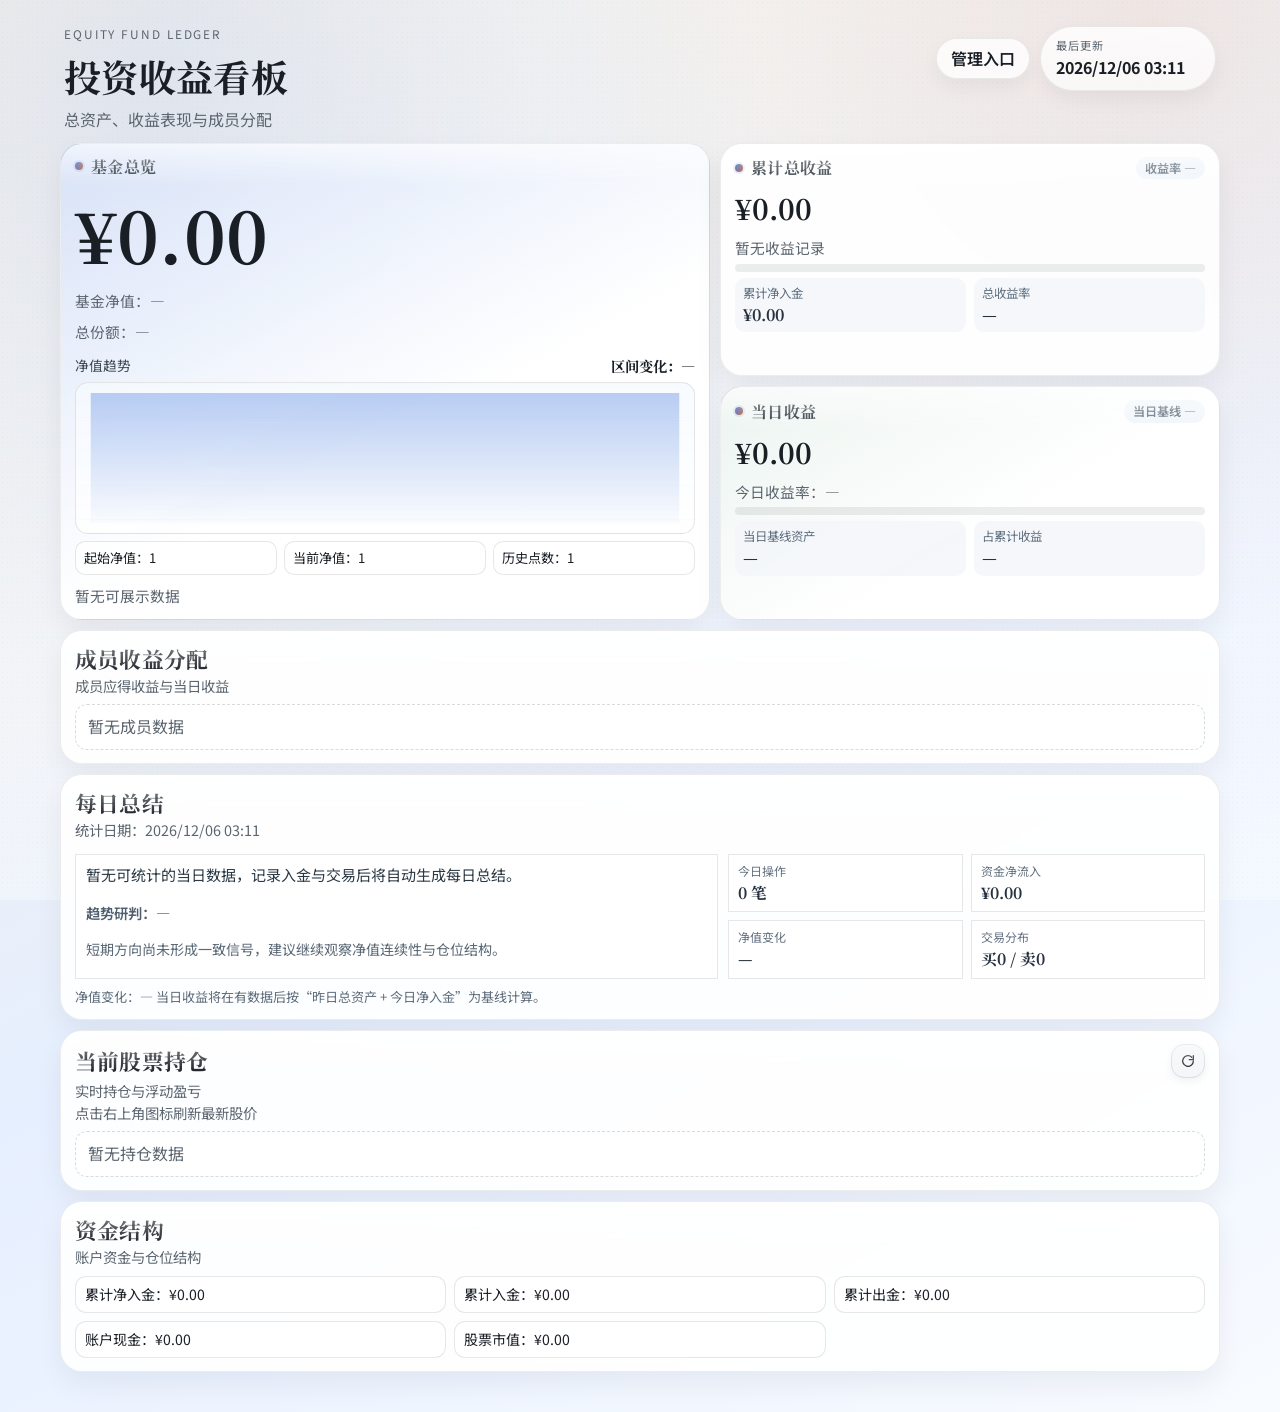
==== commit b7a0cc33: "feat: improve dashboard summary, trade search, and file sync UX" ====
--- a/index.html
+++ b/index.html
@@ -111,7 +111,42 @@
         <div id="dash-member-cards" class="member-cards"></div>
       </section>
 
-      <section class="card reveal delay-6">
+      <section class="card daily-summary-card reveal delay-6">
+        <div class="section-head">
+          <h3>每日总结</h3>
+          <p id="dash-daily-summary-date">统计日期：—</p>
+        </div>
+        <div class="daily-summary-grid">
+          <div class="daily-summary-main">
+            <p id="dash-daily-summary-lead" class="daily-summary-lead">暂无当日数据</p>
+            <p id="dash-daily-summary-trend" class="daily-summary-trend">趋势研判：—</p>
+            <p id="dash-daily-summary-outlook" class="daily-summary-outlook">后续关注：—</p>
+          </div>
+          <div class="daily-summary-metrics">
+            <p>
+              <span>今日操作</span>
+              <strong id="dash-daily-ops-count">0 笔</strong>
+            </p>
+            <p>
+              <span>资金净流入</span>
+              <strong id="dash-daily-net-flow">¥0.00</strong>
+            </p>
+            <p>
+              <span>净值变化</span>
+              <strong id="dash-daily-nav-change">—</strong>
+            </p>
+            <p>
+              <span>交易分布</span>
+              <strong id="dash-daily-trade-breakdown">买0 / 卖0</strong>
+            </p>
+          </div>
+        </div>
+        <p id="dash-daily-summary-footnote" class="daily-summary-footnote">
+          今日收益基于“昨日收盘总资产 + 今日净入金”作为基线计算。
+        </p>
+      </section>
+
+      <section class="card reveal delay-7">
         <div class="section-head">
           <div class="section-head-inline">
             <h3>当前股票持仓</h3>
@@ -128,7 +163,7 @@
         <div id="dash-holdings-list" class="dash-holding-list"></div>
       </section>
 
-      <section class="card reveal delay-7">
+      <section class="card reveal delay-8">
         <div class="section-head">
           <h3>资金结构</h3>
           <p>账户资金与仓位结构</p>
--- a/styles.css
+++ b/styles.css
@@ -16,6 +16,23 @@
   --shadow-soft: 0 8px 20px rgba(19, 25, 33, 0.05);
   --radius: 22px;
   --num-serif: "Noto Serif SC", serif;
+  --btn-bg: #eaf1ff;
+  --btn-bg-hover: #dde8ff;
+  --btn-bg-active: #d2e0ff;
+  --btn-border: #c9d8f4;
+  --btn-text: #2d4d8f;
+  --btn-shadow: 0 4px 12px rgba(37, 72, 138, 0.08);
+  --btn-ghost-bg: #f4f6f8;
+  --btn-ghost-hover: #eceff3;
+  --btn-ghost-border: #d5dde8;
+  --btn-danger-bg: #faecec;
+  --btn-danger-hover: #f7e1e1;
+  --btn-danger-border: #efc9c9;
+  --btn-danger-text: #9b2f2f;
+  --btn-success-bg: #e8f6ee;
+  --btn-success-hover: #dcf0e4;
+  --btn-success-border: #c6e4d4;
+  --btn-success-text: #1f6a47;
 }
 
 * {
@@ -468,6 +485,95 @@
   box-shadow: inset 0 1px 0 rgba(255, 255, 255, 0.6);
 }
 
+.daily-summary-card {
+  display: grid;
+  gap: 8px;
+}
+
+.daily-summary-grid {
+  margin-top: 6px;
+  display: grid;
+  grid-template-columns: minmax(0, 1.35fr) minmax(0, 1fr);
+  gap: 10px;
+}
+
+.daily-summary-main {
+  margin: 0;
+  padding: 9px 10px;
+  border: 1px solid rgba(24, 28, 34, 0.1);
+  background: rgba(255, 255, 255, 0.76);
+  display: grid;
+  gap: 7px;
+}
+
+.daily-summary-lead {
+  margin: 0;
+  font-size: 0.94rem;
+  color: #2b3945;
+  line-height: 1.52;
+}
+
+.daily-summary-trend {
+  margin: 0;
+  font-size: 0.9rem;
+  color: #4f5f6f;
+  font-weight: 600;
+}
+
+.daily-summary-trend.trend-up {
+  color: var(--rise);
+}
+
+.daily-summary-trend.trend-down {
+  color: var(--fall);
+}
+
+.daily-summary-trend.trend-flat {
+  color: #3e5165;
+}
+
+.daily-summary-outlook {
+  margin: 0;
+  font-size: 0.88rem;
+  color: #5a6876;
+  line-height: 1.45;
+}
+
+.daily-summary-metrics {
+  display: grid;
+  grid-template-columns: repeat(2, minmax(0, 1fr));
+  gap: 8px;
+}
+
+.daily-summary-metrics p {
+  margin: 0;
+  padding: 8px 9px;
+  border: 1px solid rgba(24, 28, 34, 0.1);
+  background: rgba(255, 255, 255, 0.78);
+  display: grid;
+  gap: 3px;
+}
+
+.daily-summary-metrics p span {
+  font-size: 0.75rem;
+  color: #647281;
+}
+
+.daily-summary-metrics p strong {
+  font-size: 0.98rem;
+  font-family: var(--num-serif);
+  font-variant-numeric: tabular-nums;
+  font-feature-settings: "tnum" 1, "lnum" 1;
+  color: #26323f;
+}
+
+.daily-summary-footnote {
+  margin: 0;
+  color: #5f6d7b;
+  font-size: 0.82rem;
+  line-height: 1.45;
+}
+
 .member-cards {
   margin-top: 9px;
   display: grid;
@@ -1374,6 +1480,15 @@
   margin-top: 10px;
 }
 
+.op-log-wrap {
+  max-height: 360px;
+  overflow: auto;
+}
+
+.op-log-table {
+  min-width: 760px;
+}
+
 #note-body td:first-child {
   color: #5f6b78;
   font-size: 0.86rem;
@@ -1445,7 +1560,7 @@
   border-radius: 16px;
   padding: 11px 21px;
   min-width: 136px;
-  box-shadow: 0 9px 22px rgba(20, 84, 212, 0.2);
+  box-shadow: var(--btn-shadow);
 }
 
 table {
@@ -1662,36 +1777,54 @@
 }
 
 button:not(.calc-toggle) {
-  border: none;
+  border: 1px solid var(--btn-border);
   border-radius: 13px;
   padding: 10px 15px;
   font: inherit;
   font-weight: 600;
-  color: #fff;
-  background: linear-gradient(120deg, var(--accent-a), var(--accent-b));
+  color: var(--btn-text);
+  background: var(--btn-bg);
   cursor: pointer;
-  box-shadow: 0 10px 22px rgba(20, 84, 212, 0.2);
-  transition: transform 180ms ease, box-shadow 180ms ease, filter 180ms ease;
+  box-shadow: var(--btn-shadow);
+  transition: transform 180ms ease, box-shadow 180ms ease, background-color 180ms ease, border-color 180ms ease, color 180ms ease;
 }
 
 button:not(.calc-toggle):hover {
   transform: translateY(-1px);
-  box-shadow: 0 14px 28px rgba(20, 84, 212, 0.22);
-  filter: saturate(1.05);
+  background: var(--btn-bg-hover);
+  border-color: #b9ccf0;
+  box-shadow: 0 7px 16px rgba(37, 72, 138, 0.12);
+}
+
+button:not(.calc-toggle):active {
+  transform: translateY(0);
+  background: var(--btn-bg-active);
+  box-shadow: 0 2px 8px rgba(37, 72, 138, 0.1);
+}
+
+button:not(.calc-toggle):disabled {
+  opacity: 0.58;
+  cursor: not-allowed;
+  transform: none;
+  box-shadow: none;
 }
 
 button.ghost {
   color: var(--ink);
-  background: rgba(255, 255, 255, 0.76);
-  border: 1px solid var(--line-soft);
-  box-shadow: var(--shadow-soft);
+  background: var(--btn-ghost-bg);
+  border: 1px solid var(--btn-ghost-border);
+  box-shadow: 0 3px 10px rgba(20, 30, 46, 0.06);
+}
+
+button.ghost:hover {
+  background: var(--btn-ghost-hover);
 }
 
 button.remove {
   padding: 8px 10px;
-  color: #8b1f1f;
-  background: rgba(184, 31, 31, 0.09);
-  border: 1px solid rgba(184, 31, 31, 0.2);
+  color: var(--btn-danger-text);
+  background: var(--btn-danger-bg);
+  border: 1px solid var(--btn-danger-border);
   box-shadow: none;
 }
 
@@ -1702,9 +1835,9 @@
 
 button.quote-refresh {
   padding: 8px 10px;
-  color: var(--ink);
-  background: rgba(20, 84, 212, 0.09);
-  border: 1px solid rgba(20, 84, 212, 0.28);
+  color: var(--btn-text);
+  background: #edf3ff;
+  border: 1px solid #c6d5f2;
   box-shadow: none;
 }
 
@@ -2584,6 +2717,10 @@
     grid-template-columns: repeat(2, minmax(0, 1fr));
   }
 
+  .daily-summary-grid {
+    grid-template-columns: 1fr;
+  }
+
   .dash-holding-main {
     grid-template-columns: 1fr;
     gap: 6px;
@@ -2693,11 +2830,19 @@
     grid-template-columns: 1fr;
   }
 
+  .daily-summary-metrics {
+    grid-template-columns: 1fr;
+  }
+
   .profit-card-head {
     flex-direction: column;
     align-items: flex-start;
   }
 
+  .op-log-wrap {
+    max-height: 300px;
+  }
+
   .section-head-inline {
     flex-direction: column;
     align-items: flex-start;
@@ -2774,4 +2919,454 @@
     flex-direction: column;
     align-items: stretch;
   }
-}
+
+  .trade-details-grid {
+    grid-template-columns: 1fr;
+  }
+
+  .trade-type-selector {
+    flex-direction: column;
+  }
+
+  .stock-suggestions {
+    position: static;
+    margin-top: 8px;
+  }
+}
+
+/* ==================== */
+/* 交易界面优化样式 */
+/* ==================== */
+
+.trade-panel {
+  display: grid;
+  gap: 20px;
+  margin-top: 15px;
+}
+
+.trade-type-selector {
+  display: flex;
+  gap: 12px;
+  margin-bottom: 5px;
+}
+
+.trade-type-option {
+  display: flex;
+  align-items: center;
+  cursor: pointer;
+  user-select: none;
+}
+
+.trade-type-option input[type="radio"] {
+  display: none;
+}
+
+.trade-type-label {
+  display: inline-flex;
+  align-items: center;
+  justify-content: center;
+  padding: 10px 24px;
+  border-radius: 12px;
+  font-weight: 600;
+  font-size: 0.95rem;
+  transition: all 0.2s ease;
+  border: 2px solid transparent;
+  background: rgba(255, 255, 255, 0.9);
+  color: var(--muted);
+  box-shadow: 0 2px 8px rgba(0, 0, 0, 0.05);
+}
+
+.trade-type-option input[type="radio"]:checked + .trade-type-label {
+  transform: translateY(-1px);
+  box-shadow: 0 6px 16px rgba(0, 0, 0, 0.1);
+}
+
+.trade-type-option input[type="radio"]:checked + .buy-label {
+  background: var(--btn-success-bg);
+  color: var(--btn-success-text);
+  border-color: var(--btn-success-border);
+}
+
+.trade-type-option input[type="radio"]:checked + .sell-label {
+  background: var(--btn-danger-bg);
+  color: var(--btn-danger-text);
+  border-color: var(--btn-danger-border);
+}
+
+.stock-selector-section {
+  display: grid;
+  gap: 15px;
+}
+
+.stock-search-wrapper {
+  position: relative;
+}
+
+#stock-search {
+  width: 100%;
+  padding: 14px 16px;
+  border: 2px solid #e1e5e9;
+  border-radius: 14px;
+  font-size: 1rem;
+  background: white;
+  transition: all 0.2s ease;
+  box-shadow: 0 2px 8px rgba(0, 0, 0, 0.04);
+}
+
+#stock-search:focus {
+  outline: none;
+  border-color: #3498db;
+  box-shadow: 0 4px 16px rgba(52, 152, 219, 0.15);
+}
+
+.stock-suggestions {
+  position: absolute;
+  top: 100%;
+  left: 0;
+  right: 0;
+  background: white;
+  border: 1px solid #e1e5e9;
+  border-radius: 10px;
+  margin-top: 5px;
+  max-height: 300px;
+  overflow-y: auto;
+  box-shadow: 0 8px 24px rgba(0, 0, 0, 0.12);
+  z-index: 1000;
+  display: none;
+}
+
+.stock-suggestion-item {
+  padding: 12px 16px;
+  cursor: pointer;
+  border-bottom: 1px solid #f0f2f5;
+  transition: background 0.15s ease;
+  display: flex;
+  justify-content: space-between;
+  align-items: center;
+}
+
+.stock-suggestion-item:hover {
+  background: #f8f9fa;
+}
+
+.stock-suggestion-item:last-child {
+  border-bottom: none;
+}
+
+.stock-suggestion-code {
+  font-weight: 600;
+  color: var(--ink);
+  font-family: 'Outfit', monospace;
+}
+
+.stock-suggestion-name {
+  color: var(--muted);
+  font-size: 0.9rem;
+  max-width: 200px;
+  overflow: hidden;
+  text-overflow: ellipsis;
+  white-space: nowrap;
+}
+
+.stock-suggestion-holding {
+  font-size: 0.85rem;
+  color: #27ae60;
+  background: rgba(39, 174, 96, 0.1);
+  padding: 2px 8px;
+  border-radius: 10px;
+}
+
+.current-holding-info {
+  background: linear-gradient(135deg, #f8f9fa, #f1f3f5);
+  border-radius: 14px;
+  padding: 16px;
+  border: 1px solid #e9ecef;
+}
+
+.holding-info-placeholder {
+  color: var(--muted);
+  font-size: 0.9rem;
+  text-align: center;
+  padding: 20px;
+}
+
+.holding-info-active {
+  display: grid;
+  gap: 12px;
+}
+
+.holding-stock-header {
+  display: flex;
+  justify-content: space-between;
+  align-items: center;
+  margin-bottom: 10px;
+}
+
+.holding-stock-code {
+  font-weight: 700;
+  font-size: 1.1rem;
+  color: var(--ink);
+  font-family: 'Outfit', monospace;
+}
+
+.holding-stock-name {
+  color: var(--muted);
+  font-size: 0.9rem;
+}
+
+.holding-metrics {
+  display: grid;
+  grid-template-columns: repeat(2, 1fr);
+  gap: 10px;
+}
+
+.holding-metric {
+  background: white;
+  padding: 10px;
+  border-radius: 10px;
+  border: 1px solid #e9ecef;
+}
+
+.holding-metric-label {
+  font-size: 0.8rem;
+  color: var(--muted);
+  margin-bottom: 4px;
+}
+
+.holding-metric-value {
+  font-weight: 600;
+  font-size: 0.95rem;
+}
+
+.holding-metric-value.positive {
+  color: #27ae60;
+}
+
+.holding-metric-value.negative {
+  color: #e74c3c;
+}
+
+.trade-details-grid {
+  display: grid;
+  grid-template-columns: repeat(3, 1fr);
+  gap: 20px;
+  margin-top: 10px;
+}
+
+.trade-price-section,
+.trade-quantity-section,
+.trade-amount-section {
+  display: grid;
+  gap: 12px;
+}
+
+.price-reference,
+.quantity-reference,
+.amount-preview,
+.cash-balance {
+  background: white;
+  padding: 14px;
+  border-radius: 12px;
+  border: 1px solid #e9ecef;
+  box-shadow: 0 2px 8px rgba(0, 0, 0, 0.04);
+}
+
+.price-label,
+.quantity-label,
+.amount-label {
+  font-size: 0.85rem;
+  color: var(--muted);
+  display: block;
+  margin-bottom: 6px;
+}
+
+#latest-price-ref {
+  font-size: 1.3rem;
+  color: var(--ink);
+  font-weight: 700;
+}
+
+#price-source {
+  font-size: 0.8rem;
+  color: #7f8c8d;
+  margin-left: 5px;
+}
+
+.sellable-label {
+  display: inline-block;
+  margin-left: 10px;
+  font-size: 0.85rem;
+  color: #e74c3c;
+  background: rgba(231, 76, 60, 0.1);
+  padding: 2px 8px;
+  border-radius: 10px;
+}
+
+#trade-amount-preview {
+  font-size: 1.4rem;
+  color: #2c3e50;
+  font-weight: 700;
+}
+
+#available-cash {
+  font-size: 1.1rem;
+  color: #27ae60;
+  font-weight: 600;
+}
+
+.trade-input-group {
+  display: grid;
+  gap: 8px;
+}
+
+.trade-input-with-unit {
+  position: relative;
+  display: block;
+}
+
+.trade-input-group span:first-child {
+  font-weight: 600;
+  color: var(--ink);
+  font-size: 0.9rem;
+}
+
+.trade-input-group input,
+.trade-input-group select {
+  width: 100%;
+  padding: 12px 14px;
+  border: 2px solid #e1e5e9;
+  border-radius: 10px;
+  font-size: 1rem;
+  background: white;
+  transition: all 0.2s ease;
+}
+
+.trade-input-with-unit input {
+  padding-right: 44px;
+}
+
+.trade-input-group input:focus,
+.trade-input-group select:focus {
+  outline: none;
+  border-color: #3498db;
+  box-shadow: 0 0 0 3px rgba(52, 152, 219, 0.1);
+}
+
+.input-unit {
+  position: absolute;
+  right: 14px;
+  top: 50%;
+  transform: translateY(-50%);
+  color: var(--muted);
+  font-size: 0.9rem;
+  pointer-events: none;
+}
+
+.trade-advanced-options {
+  display: grid;
+  grid-template-columns: repeat(2, 1fr);
+  gap: 15px;
+  margin-top: 10px;
+  padding-top: 15px;
+  border-top: 1px solid #e9ecef;
+}
+
+.trade-actions {
+  display: flex;
+  gap: 12px;
+  margin-top: 20px;
+}
+
+.trade-submit-btn {
+  flex: 1;
+  padding: 16px 24px;
+  border: 1px solid var(--btn-success-border);
+  border-radius: 14px;
+  font-size: 1.1rem;
+  font-weight: 700;
+  cursor: pointer;
+  transition: all 0.3s ease;
+  background: var(--btn-success-bg);
+  color: var(--btn-success-text);
+  box-shadow: 0 4px 12px rgba(31, 106, 71, 0.1);
+}
+
+.trade-submit-btn:hover {
+  transform: translateY(-2px);
+  background: var(--btn-success-hover);
+  border-color: #b4dcc8;
+  box-shadow: 0 7px 16px rgba(31, 106, 71, 0.14);
+}
+
+.trade-submit-btn.sell-mode {
+  background: var(--btn-danger-bg);
+  color: var(--btn-danger-text);
+  border-color: var(--btn-danger-border);
+  box-shadow: 0 4px 12px rgba(155, 47, 47, 0.1);
+}
+
+.trade-submit-btn.sell-mode:hover {
+  background: var(--btn-danger-hover);
+  border-color: #e7b0b0;
+  box-shadow: 0 7px 16px rgba(155, 47, 47, 0.14);
+}
+
+.trade-clear-btn {
+  padding: 16px 24px;
+  border: 1px solid var(--btn-ghost-border);
+  border-radius: 14px;
+  background: var(--btn-ghost-bg);
+  color: #4c5966;
+  font-weight: 600;
+  cursor: pointer;
+  transition: all 0.2s ease;
+}
+
+.trade-clear-btn:hover {
+  background: var(--btn-ghost-hover);
+  border-color: #c5ceda;
+  color: var(--ink);
+}
+
+.trade-status {
+  margin-top: 15px;
+  padding: 12px 16px;
+  background: #f8f9fa;
+  border-radius: 10px;
+  border-left: 4px solid #3498db;
+}
+
+.trade-status .hint {
+  margin: 0;
+  color: var(--muted);
+  font-size: 0.9rem;
+}
+
+.trade-status.error {
+  border-left-color: #e74c3c;
+  background: #fff5f5;
+}
+
+.trade-status.success {
+  border-left-color: #27ae60;
+  background: #f0fff4;
+}
+
+/* 响应式调整 */
+@media (max-width: 768px) {
+  .trade-details-grid {
+    grid-template-columns: 1fr;
+  }
+  
+  .trade-advanced-options {
+    grid-template-columns: 1fr;
+  }
+  
+  .trade-actions {
+    flex-direction: column;
+  }
+  
+  .holding-metrics {
+    grid-template-columns: 1fr;
+  }
+}
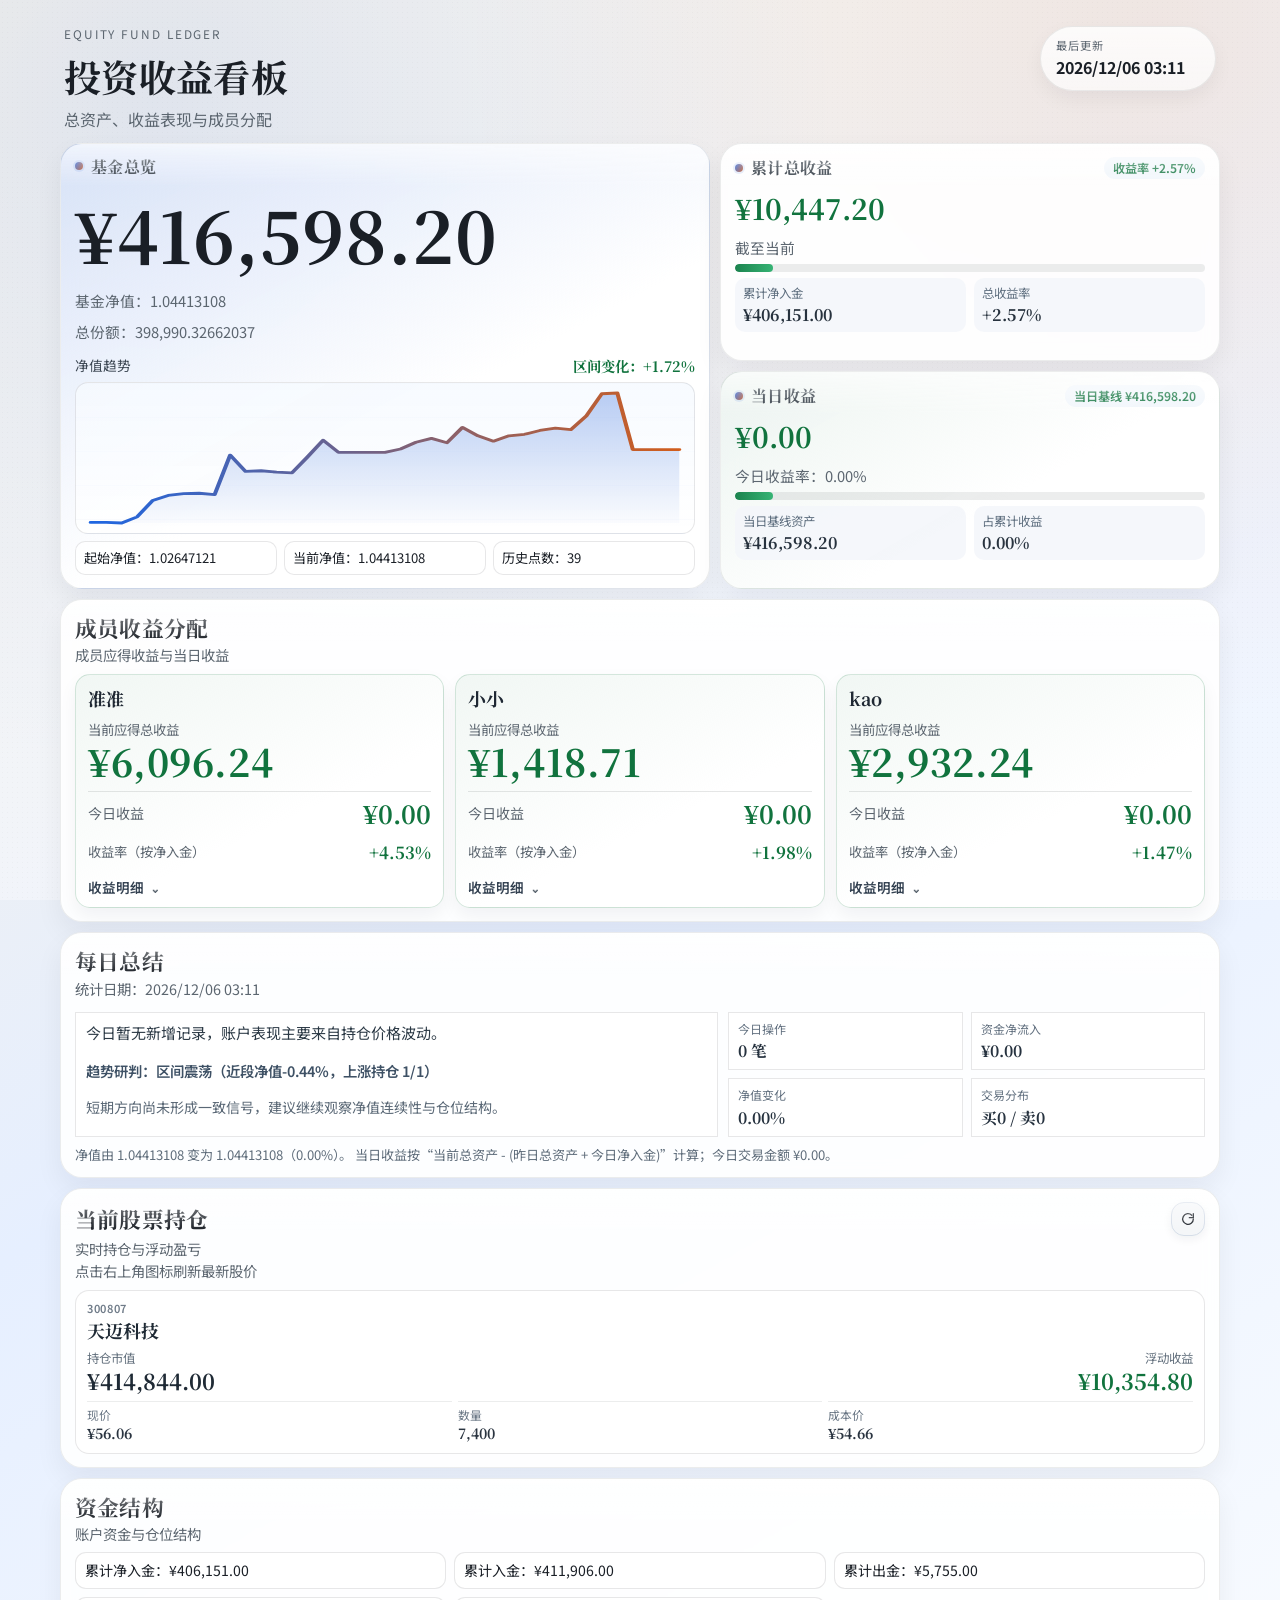
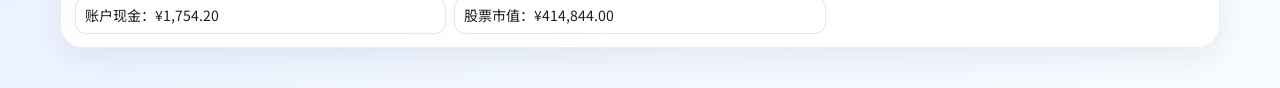
==== commit 639f5c27: "chore: hide operation entry on dashboard" ====
--- a/index.html
+++ b/index.html
@@ -23,7 +23,6 @@
           <p class="subtitle">总资产、收益表现与成员分配</p>
         </div>
         <div class="hero-tools">
-          <a class="link-btn" href="./operation.html">管理入口</a>
           <div class="stamp">
             <span>最后更新</span>
             <strong id="dash-updated-at">-</strong>
